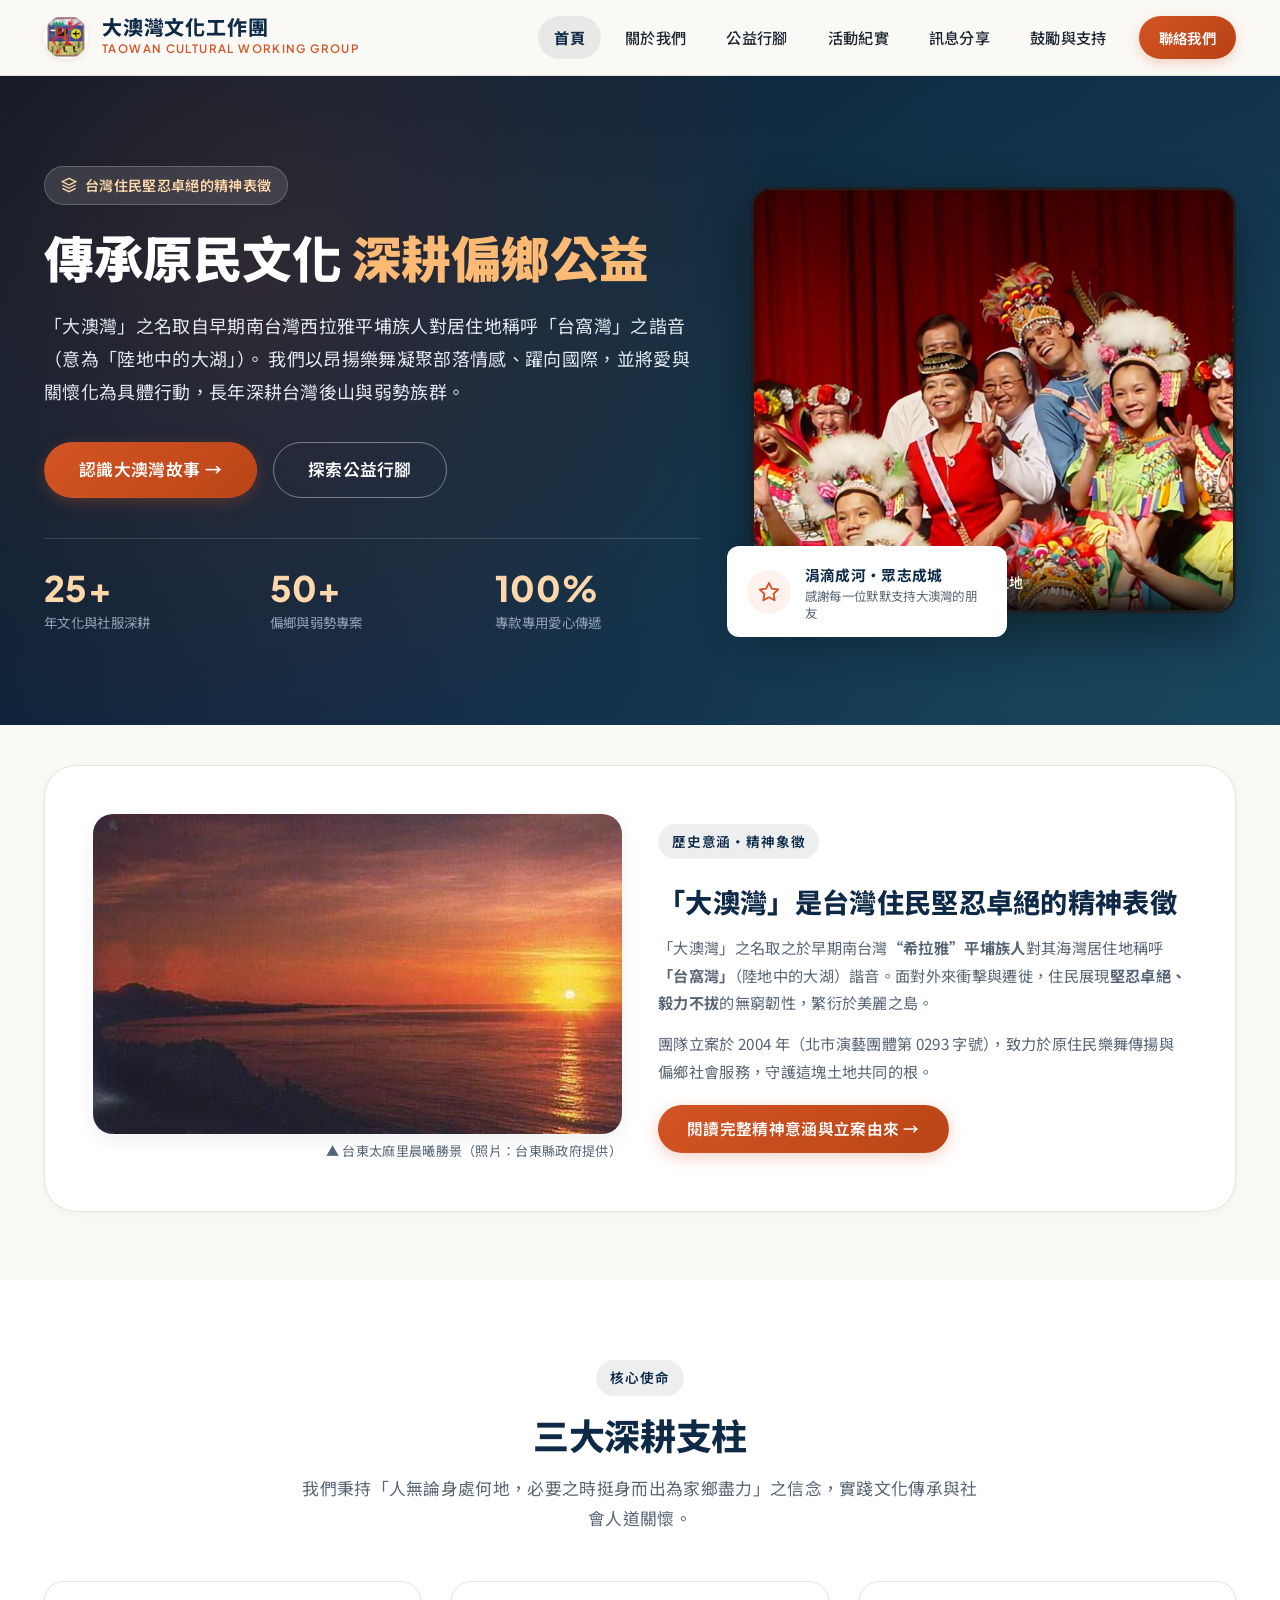
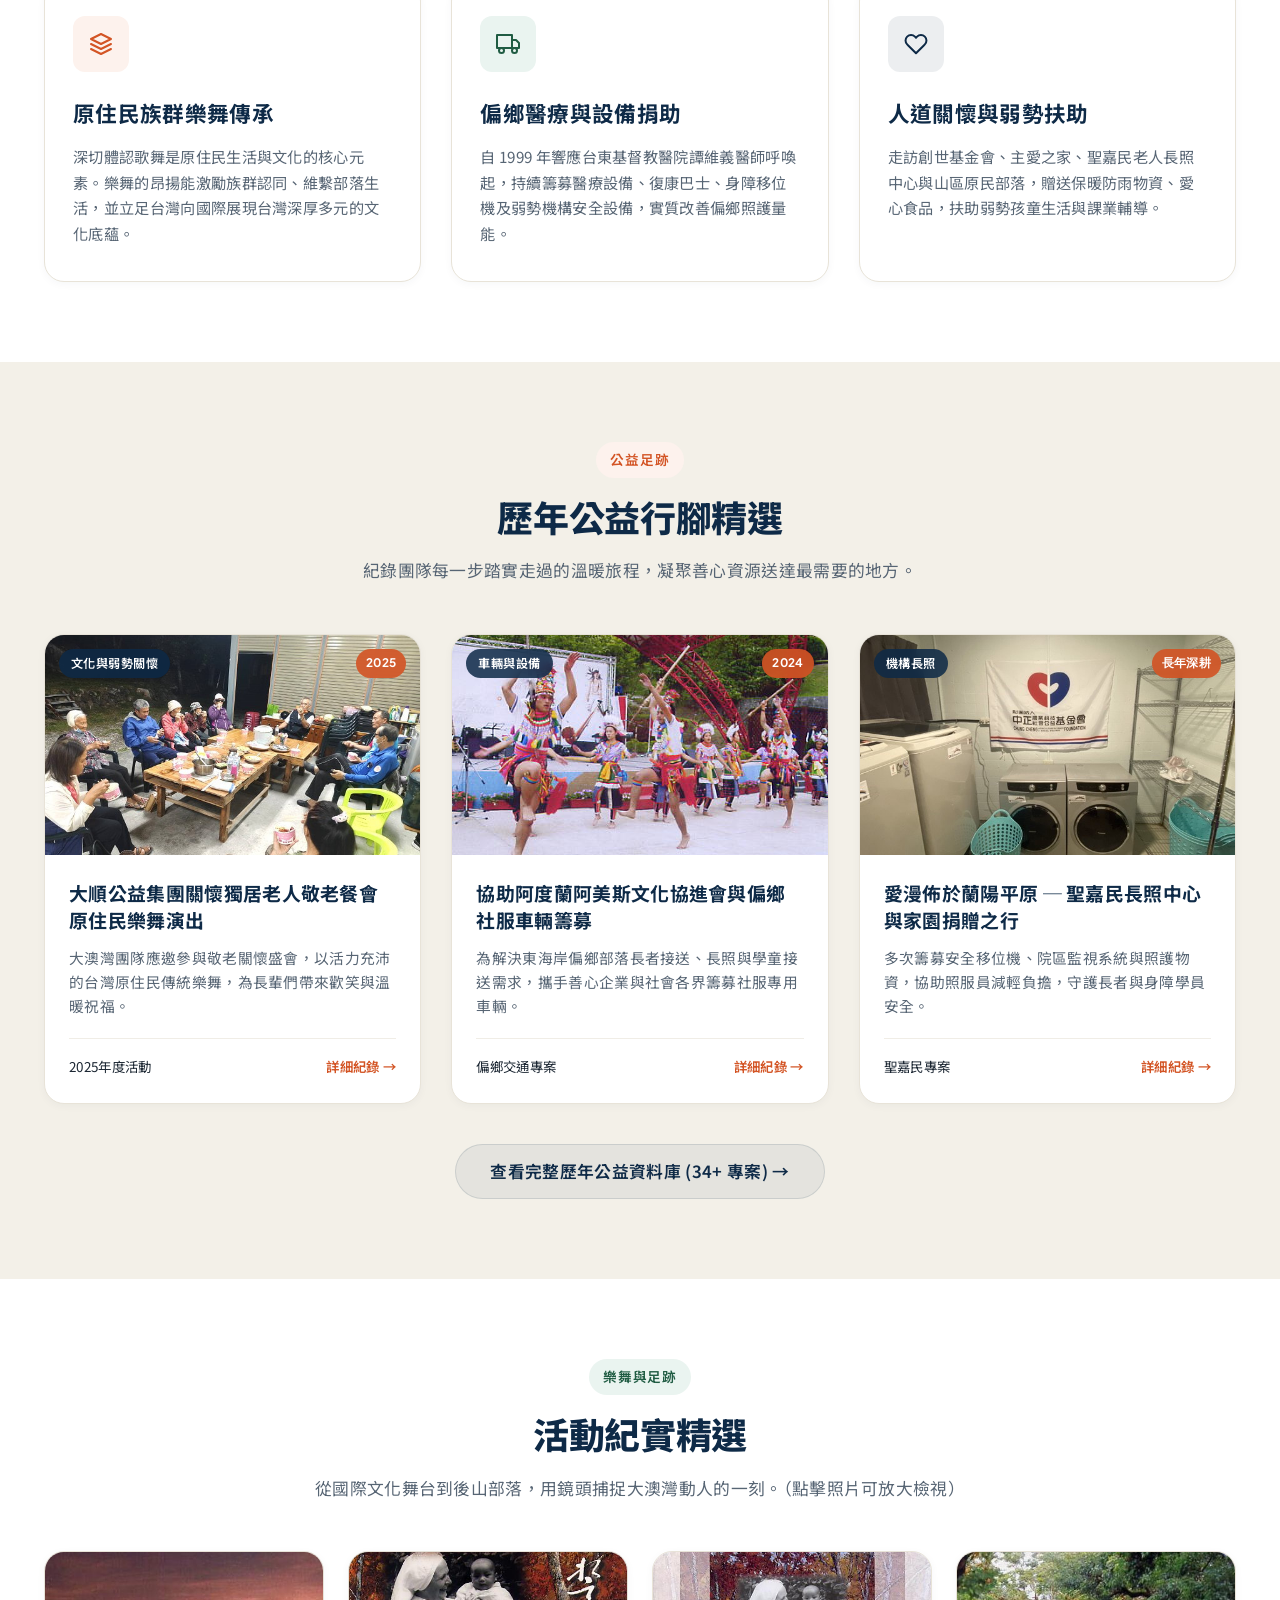
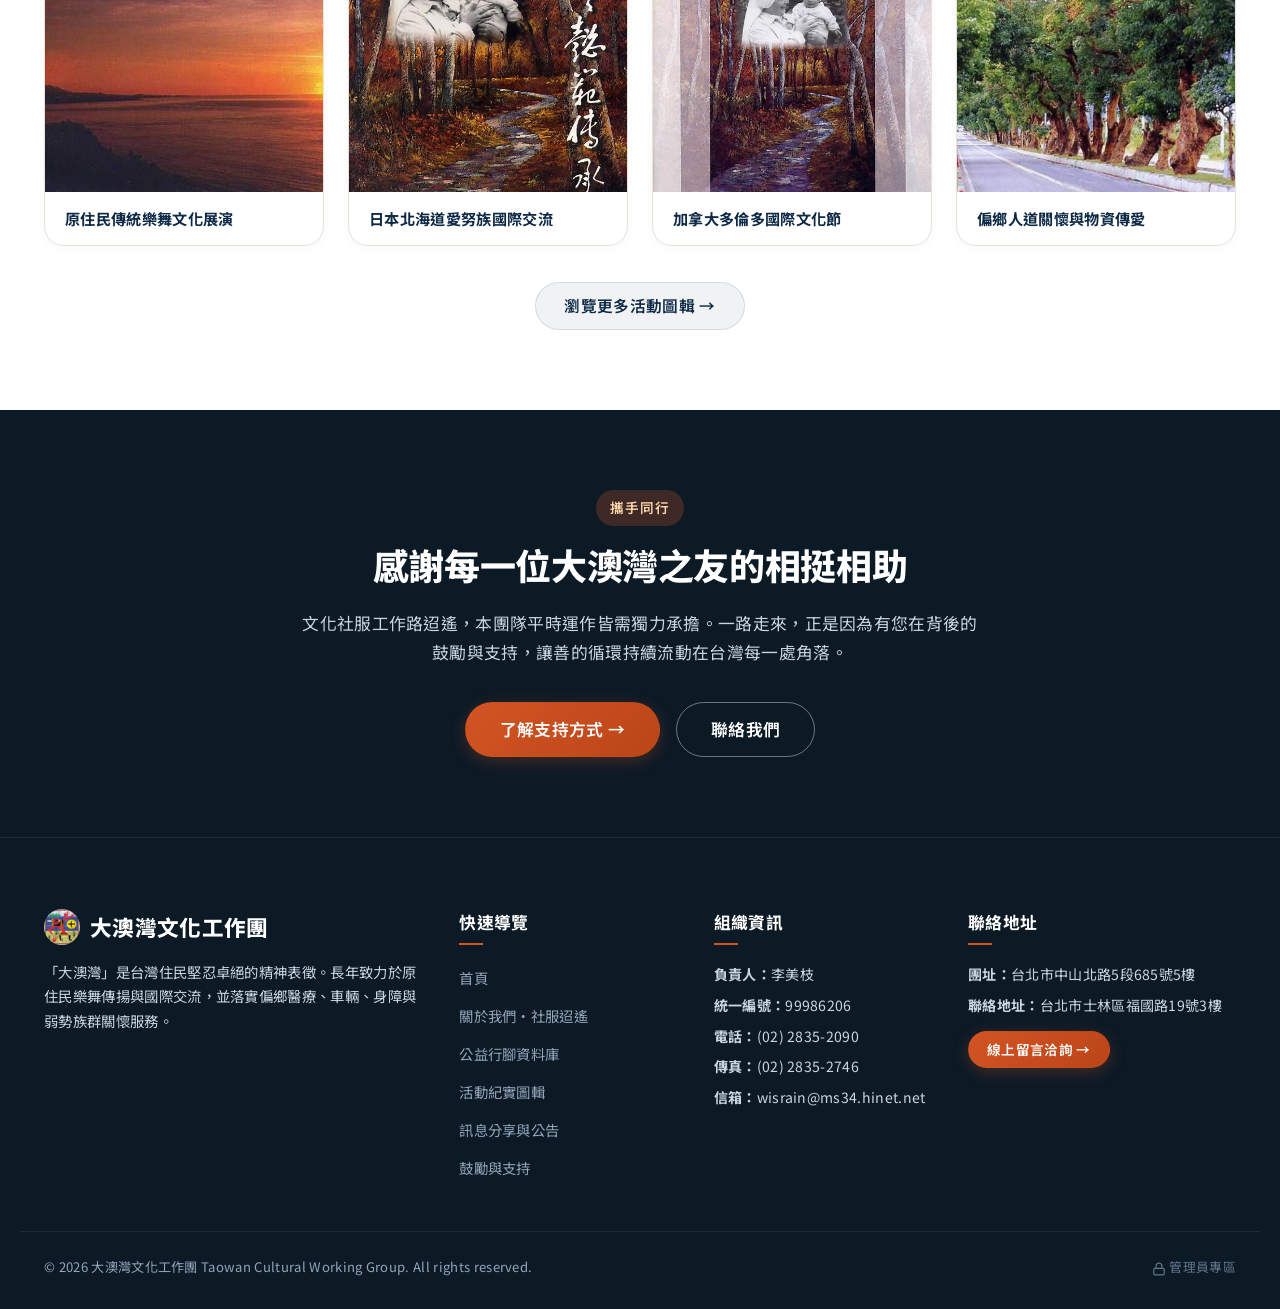
==== index.html @ 4ea743ce "feat: complete modern website for Taowan Cultural Working Group" ====
<!DOCTYPE html>
<html lang="zh-Hant-TW">
<head>
  <meta charset="UTF-8" />
  <meta name="viewport" content="width=device-width, initial-scale=1.0" />
  <title>大澳灣文化工作團 - 首頁 | 原住民文化傳承與偏鄉社會服務</title>
  <meta name="description" content="大澳灣文化工作團立足台灣，致力於原住民樂舞文化傳承、國際文化交流，並長年深耕偏鄉弱勢關懷、醫療設備與車輛捐贈等社會服務。" />
  
  <!-- Open Graph -->
  <meta property="og:site_name" content="大澳灣文化工作團" />
  <meta property="og:title" content="大澳灣文化工作團 - 傳承原民文化・深耕偏鄉公益" />
  <meta property="og:description" content="「大澳灣」是台灣住民堅忍卓絕的精神表徵。推展原住民族群樂舞，凝聚部落情感；長期投入偏鄉社服與人道關懷。" />
  <meta property="og:image" content="assets/images/154466823_1627707286.jpg" />
  <meta property="og:type" content="website" />

  <!-- Stylesheet -->
  <link rel="stylesheet" href="css/style.css" />
  <link rel="icon" type="image/png" href="assets/images/taowan_logo.png" />
</head>
<body>

  <!-- Site Navigation Header -->
  <header class="site-header">
    <div class="container header-inner">
      <a href="index.html" class="brand-logo" title="大澳灣文化工作團">
        <div class="logo-img-wrap">
          <img src="assets/images/taowan_logo.png" alt="大澳灣文化工作團 標誌" class="logo-img" />
        </div>
        <div class="brand-text-wrap">
          <span class="brand-title">大澳灣文化工作團</span>
          <span class="brand-subtitle">Taowan Cultural Working Group</span>
        </div>
      </a>

      <!-- Desktop Navigation -->
      <nav class="nav-menu" aria-label="主要導覽">
        <a href="index.html" class="nav-link active">首頁</a>
        <a href="about.html" class="nav-link">關於我們</a>
        <a href="charity.html" class="nav-link">公益行腳</a>
        <a href="activity.html" class="nav-link">活動紀實</a>
        <a href="message.html" class="nav-link">訊息分享</a>
        <a href="support.html" class="nav-link">鼓勵與支持</a>
        <a href="contact.html" class="nav-cta-btn">聯絡我們</a>
      </nav>

      <!-- Mobile Hamburger Button -->
      <button class="mobile-nav-toggle" aria-label="開啟選單" aria-expanded="false">
        <span></span>
        <span></span>
        <span></span>
      </button>
    </div>

    <!-- Mobile Drawer Menu -->
    <div class="mobile-nav-drawer" aria-label="行動版導覽">
      <a href="index.html" class="nav-link active">首頁 <span>&rarr;</span></a>
      <a href="about.html" class="nav-link">關於我們 <span>&rarr;</span></a>
      <a href="charity.html" class="nav-link">公益行腳 <span>&rarr;</span></a>
      <a href="activity.html" class="nav-link">活動紀實 <span>&rarr;</span></a>
      <a href="message.html" class="nav-link">訊息分享 <span>&rarr;</span></a>
      <a href="support.html" class="nav-link">鼓勵與支持 <span>&rarr;</span></a>
      <a href="contact.html" class="nav-cta-btn">聯絡我們</a>
    </div>
  </header>

  <!-- Hero Section -->
  <section class="hero-section">
    <div class="hero-backdrop-pattern"></div>
    <div class="container hero-grid">
      <div class="hero-content">
        <div class="hero-badge">
          <svg width="16" height="16" viewBox="0 0 24 24" fill="none" stroke="currentColor" stroke-width="2"><path d="M12 2L2 7l10 5 10-5-10-5zM2 17l10 5 10-5M2 12l10 5 10-5"/></svg>
          台灣住民堅忍卓絕的精神表徵
        </div>
        <h1 class="hero-title">傳承原民文化 <span>深耕偏鄉公益</span></h1>
        <p class="hero-desc">
          「大澳灣」之名取自早期南台灣西拉雅平埔族人對居住地稱呼「台窩灣」之諧音（意為「陸地中的大湖」）。
          我們以昂揚樂舞凝聚部落情感、躍向國際，並將愛與關懷化為具體行動，長年深耕台灣後山與弱勢族群。
        </p>
        <div class="hero-actions">
          <a href="about.html" class="btn btn-primary btn-lg">認識大澳灣故事 &rarr;</a>
          <a href="charity.html" class="btn btn-outline-white btn-lg">探索公益行腳</a>
        </div>

        <!-- Impact Stats -->
        <div class="hero-stats-row">
          <div class="stat-item">
            <span class="stat-num">25+</span>
            <span class="stat-label">年文化與社服深耕</span>
          </div>
          <div class="stat-item">
            <span class="stat-num">50+</span>
            <span class="stat-label">偏鄉與弱勢專案</span>
          </div>
          <div class="stat-item">
            <span class="stat-num">100%</span>
            <span class="stat-label">專款專用愛心傳遞</span>
          </div>
        </div>
      </div>

      <!-- Hero Visual Showcase -->
      <div class="hero-card-showcase">
        <div class="hero-main-img-card">
          <img src="assets/images/154466823_1627707286.jpg" alt="台東太麻里晨曦勝景" class="hero-main-img" />
          <div class="hero-img-caption">
            台東太麻里晨曦勝景 ─ 大澳灣立足之地
          </div>
        </div>
        <div class="hero-float-card">
          <div class="float-icon"><svg width="22" height="22" viewBox="0 0 24 24" fill="none" stroke="currentColor" stroke-width="2" stroke-linecap="round" stroke-linejoin="round"><polygon points="12 2 15.09 8.26 22 9.27 17 14.14 18.18 21.02 12 17.77 5.82 21.02 7 14.14 2 9.27 8.91 8.26 12 2"></polygon></svg></div>
          <div class="float-text">
            <h4>涓滴成河・眾志成城</h4>
            <p>感謝每一位默默支持大澳灣的朋友</p>
          </div>
        </div>
      </div>
    </div>
  </section>

  <!-- Spirit & Heritage Story Section -->
  <section class="section section-bg-page" style="padding-top: 40px; padding-bottom: 20px;">
    <div class="container">
      <div class="about-hero-box">
        <div class="grid-2" style="gap: 36px; align-items: center;">
          <div>
            <div style="border-radius: var(--radius-lg); overflow: hidden; box-shadow: var(--shadow-md);">
              <img src="assets/images/taimali_sunrise.jpg" alt="台東太麻里晨曦勝景" style="width: 100%; height: 320px; object-fit: cover; display: block;" />
            </div>
            <p style="font-size: 0.82rem; color: var(--text-muted); text-align: right; margin-top: 6px;">
              ▲ 台東太麻里晨曦勝景（照片：台東縣政府提供）
            </p>
          </div>
          <div>
            <span class="badge-tag tag-primary">歷史意涵・精神象徵</span>
            <h2 style="color: var(--color-primary); font-size: 1.7rem; font-weight: 800; margin: 10px 0 14px 0; line-height: 1.35;">
              「大澳灣」是台灣住民堅忍卓絕的精神表徵
            </h2>
            <p style="color: var(--text-muted); font-size: 0.95rem; line-height: 1.8; margin-bottom: 14px;">
              「大澳灣」之名取之於早期南台灣<strong>“希拉雅”平埔族人</strong>對其海灣居住地稱呼<strong>「台窩灣」</strong>（陸地中的大湖）諧音。面對外來衝擊與遷徙，住民展現<strong>堅忍卓絕、毅力不拔</strong>的無窮韌性，繁衍於美麗之島。
            </p>
            <p style="color: var(--text-muted); font-size: 0.95rem; line-height: 1.8; margin-bottom: 20px;">
              團隊立案於 2004 年（北市演藝團體第 0293 字號），致力於原住民樂舞傳揚與偏鄉社會服務，守護這塊土地共同的根。
            </p>
            <a href="about.html" class="btn btn-primary">閱讀完整精神意涵與立案由來 &rarr;</a>
          </div>
        </div>
      </div>
    </div>
  </section>

  <!-- Core Pillars Section -->
  <section class="section section-bg-surface">
    <div class="container">
      <div class="section-header">
        <span class="badge-tag tag-primary">核心使命</span>
        <h2 class="section-title">三大深耕支柱</h2>
        <p class="section-subtitle">我們秉持「人無論身處何地，必要之時挺身而出為家鄉盡力」之信念，實踐文化傳承與社會人道關懷。</p>
      </div>

      <div class="grid-3">
        <!-- Pillar 1 -->
        <div class="pillar-card">
          <div class="pillar-icon-wrap"><svg width="24" height="24" viewBox="0 0 24 24" fill="none" stroke="currentColor" stroke-width="2" stroke-linecap="round" stroke-linejoin="round"><path d="M12 2L2 7l10 5 10-5-10-5zM2 17l10 5 10-5M2 12l10 5 10-5"/></svg></div>
          <h3 class="pillar-title">原住民族群樂舞傳承</h3>
          <p class="pillar-desc">
            深切體認歌舞是原住民生活與文化的核心元素。樂舞的昂揚能激勵族群認同、維繫部落生活，並立足台灣向國際展現台灣深厚多元的文化底蘊。
          </p>
        </div>

        <!-- Pillar 2 -->
        <div class="pillar-card">
          <div class="pillar-icon-wrap"><svg width="24" height="24" viewBox="0 0 24 24" fill="none" stroke="currentColor" stroke-width="2" stroke-linecap="round" stroke-linejoin="round"><rect x="1" y="3" width="15" height="13"></rect><polygon points="16 8 20 8 23 11 23 16 16 16 16 8"></polygon><circle cx="5.5" cy="18.5" r="2.5"></circle><circle cx="18.5" cy="18.5" r="2.5"></circle></svg></div>
          <h3 class="pillar-title">偏鄉醫療與設備捐助</h3>
          <p class="pillar-desc">
            自 1999 年響應台東基督教醫院譚維義醫師呼喚起，持續籌募醫療設備、復康巴士、身障移位機及弱勢機構安全設備，實質改善偏鄉照護量能。
          </p>
        </div>

        <!-- Pillar 3 -->
        <div class="pillar-card">
          <div class="pillar-icon-wrap"><svg width="24" height="24" viewBox="0 0 24 24" fill="none" stroke="currentColor" stroke-width="2" stroke-linecap="round" stroke-linejoin="round"><path d="M20.84 4.61a5.5 5.5 0 0 0-7.78 0L12 5.67l-1.06-1.06a5.5 5.5 0 0 0-7.78 7.78l1.06 1.06L12 21.23l7.78-7.78 1.06-1.06a5.5 5.5 0 0 0 0-7.78z"></path></svg></div>
          <h3 class="pillar-title">人道關懷與弱勢扶助</h3>
          <p class="pillar-desc">
            走訪創世基金會、主愛之家、聖嘉民老人長照中心與山區原民部落，贈送保暖防雨物資、愛心食品，扶助弱勢孩童生活與課業輔導。
          </p>
        </div>
      </div>
    </div>
  </section>

  <!-- Featured Charity Highlights -->
  <section class="section section-bg-subtle">
    <div class="container">
      <div class="section-header">
        <span class="badge-tag">公益足跡</span>
        <h2 class="section-title">歷年公益行腳精選</h2>
        <p class="section-subtitle">紀錄團隊每一步踏實走過的溫暖旅程，凝聚善心資源送達最需要的地方。</p>
      </div>

      <div class="grid-3">
        <!-- Highlight Card 1 -->
        <article class="card-article">
          <div class="card-thumb-wrap">
            <img src="assets/images/2025082405355-2_1.jpg" alt="公益樂舞展演" class="card-thumb" />
            <span class="card-category-badge">文化與弱勢關懷</span>
            <span class="card-year-badge">2025</span>
          </div>
          <div class="card-body">
            <h3 class="card-title">大順公益集團關懷獨居老人敬老餐會原住民樂舞演出</h3>
            <p class="card-excerpt">
              大澳灣團隊應邀參與敬老關懷盛會，以活力充沛的台灣原住民傳統樂舞，為長輩們帶來歡笑與溫暖祝福。
            </p>
            <div class="card-footer">
              <span class="card-date">2025年度活動</span>
              <a href="message.html" class="card-read-more">詳細紀錄 &rarr;</a>
            </div>
          </div>
        </article>

        <!-- Highlight Card 2 -->
        <article class="card-article">
          <div class="card-thumb-wrap">
            <img src="assets/images/217240548a.jpg" alt="偏鄉服務車捐贈" class="card-thumb" />
            <span class="card-category-badge">車輛與設備</span>
            <span class="card-year-badge">2024</span>
          </div>
          <div class="card-body">
            <h3 class="card-title">協助阿度蘭阿美斯文化協進會與偏鄉社服車輛籌募</h3>
            <p class="card-excerpt">
              為解決東海岸偏鄉部落長者接送、長照與學童接送需求，攜手善心企業與社會各界籌募社服專用車輛。
            </p>
            <div class="card-footer">
              <span class="card-date">偏鄉交通專案</span>
              <a href="charity.html" class="card-read-more">詳細紀錄 &rarr;</a>
            </div>
          </div>
        </article>

        <!-- Highlight Card 3 -->
        <article class="card-article">
          <div class="card-thumb-wrap">
            <img src="assets/images/2110200448_orig.jpg" alt="蘭陽平原聖嘉民中心關懷" class="card-thumb" />
            <span class="card-category-badge">機構長照</span>
            <span class="card-year-badge">長年深耕</span>
          </div>
          <div class="card-body">
            <h3 class="card-title">愛漫佈於蘭陽平原 ─ 聖嘉民長照中心與家園捐贈之行</h3>
            <p class="card-excerpt">
              多次籌募安全移位機、院區監視系統與照護物資，協助照服員減輕負擔，守護長者與身障學員安全。
            </p>
            <div class="card-footer">
              <span class="card-date">聖嘉民專案</span>
              <a href="charity.html" class="card-read-more">詳細紀錄 &rarr;</a>
            </div>
          </div>
        </article>
      </div>

      <div style="text-align: center; margin-top: 40px;">
        <a href="charity.html" class="btn btn-secondary btn-lg">查看完整歷年公益資料庫 (34+ 專案) &rarr;</a>
      </div>
    </div>
  </section>

  <!-- Photo Gallery Showcase -->
  <section class="section section-bg-surface">
    <div class="container">
      <div class="section-header">
        <span class="badge-tag tag-forest">樂舞與足跡</span>
        <h2 class="section-title">活動紀實精選</h2>
        <p class="section-subtitle">從國際文化舞台到後山部落，用鏡頭捕捉大澳灣動人的一刻。（點擊照片可放大檢視）</p>
      </div>

      <div class="gallery-grid">
        <div class="gallery-card" data-lightbox data-lightbox-group="home-gallery" data-src="assets/images/217240545_1627120050.jpg" data-caption="台灣原住民樂舞展演 - 昂揚文化力">
          <div class="gallery-img-wrap">
            <img src="assets/images/217240545_1627120050.jpg" alt="台灣原住民樂舞展演" class="gallery-img" />
            <div class="gallery-overlay-badge">
              <div class="zoom-icon"><svg width="18" height="18" viewBox="0 0 24 24" fill="none" stroke="currentColor" stroke-width="2" stroke-linecap="round" stroke-linejoin="round" style="vertical-align: middle;"><circle cx="11" cy="11" r="8"></circle><line x1="21" y1="21" x2="16.65" y2="16.65"></line></svg></div>
            </div>
          </div>
          <div class="gallery-caption-box">
            <h4 class="gallery-caption-title">原住民傳統樂舞文化展演</h4>
          </div>
        </div>

        <div class="gallery-card" data-lightbox data-lightbox-group="home-gallery" data-src="assets/images/217170311a6_orig.jpg" data-caption="日本北海道白老愛努族國際原住民節文化交流">
          <div class="gallery-img-wrap">
            <img src="assets/images/217170311a6_orig.jpg" alt="日本北海道白老愛努族國際原住民節" class="gallery-img" />
            <div class="gallery-overlay-badge">
              <div class="zoom-icon"><svg width="18" height="18" viewBox="0 0 24 24" fill="none" stroke="currentColor" stroke-width="2" stroke-linecap="round" stroke-linejoin="round" style="vertical-align: middle;"><circle cx="11" cy="11" r="8"></circle><line x1="21" y1="21" x2="16.65" y2="16.65"></line></svg></div>
            </div>
          </div>
          <div class="gallery-caption-box">
            <h4 class="gallery-caption-title">日本北海道愛努族國際交流</h4>
          </div>
        </div>

        <div class="gallery-card" data-lightbox data-lightbox-group="home-gallery" data-src="assets/images/217170311a7_orig.jpg" data-caption="加拿大多倫多國際文化節台灣原住民樂舞策劃展演">
          <div class="gallery-img-wrap">
            <img src="assets/images/217170311a7_orig.jpg" alt="加拿大多倫多國際文化節" class="gallery-img" />
            <div class="gallery-overlay-badge">
              <div class="zoom-icon"><svg width="18" height="18" viewBox="0 0 24 24" fill="none" stroke="currentColor" stroke-width="2" stroke-linecap="round" stroke-linejoin="round" style="vertical-align: middle;"><circle cx="11" cy="11" r="8"></circle><line x1="21" y1="21" x2="16.65" y2="16.65"></line></svg></div>
            </div>
          </div>
          <div class="gallery-caption-box">
            <h4 class="gallery-caption-title">加拿大多倫多國際文化節</h4>
          </div>
        </div>

        <div class="gallery-card" data-lightbox data-lightbox-group="home-gallery" data-src="assets/images/27230123_orig.jpg" data-caption="偏鄉物資捐贈與社區人道服務行腳">
          <div class="gallery-img-wrap">
            <img src="assets/images/27230123_orig.jpg" alt="偏鄉物資捐贈行腳" class="gallery-img" />
            <div class="gallery-overlay-badge">
              <div class="zoom-icon"><svg width="18" height="18" viewBox="0 0 24 24" fill="none" stroke="currentColor" stroke-width="2" stroke-linecap="round" stroke-linejoin="round" style="vertical-align: middle;"><circle cx="11" cy="11" r="8"></circle><line x1="21" y1="21" x2="16.65" y2="16.65"></line></svg></div>
            </div>
          </div>
          <div class="gallery-caption-box">
            <h4 class="gallery-caption-title">偏鄉人道關懷與物資傳愛</h4>
          </div>
        </div>
      </div>

      <div style="text-align: center; margin-top: 36px;">
        <a href="activity.html" class="btn btn-secondary">瀏覽更多活動圖輯 &rarr;</a>
      </div>
    </div>
  </section>

  <!-- CTA Support Section -->
  <section class="section section-bg-dark" style="text-align: center;">
    <div class="container container-narrow">
      <span class="badge-tag" style="background: rgba(211,84,36,0.25); color: #fed7aa;">攜手同行</span>
      <h2 class="section-title" style="color: #ffffff; margin-bottom: 20px;">感謝每一位大澳灣之友的相挺相助</h2>
      <p class="section-subtitle" style="margin-bottom: 34px;">
        文化社服工作路迢遙，本團隊平時運作皆需獨力承擔。一路走來，正是因為有您在背後的鼓勵與支持，讓善的循環持續流動在台灣每一處角落。
      </p>
      <div style="display: flex; gap: 16px; justify-content: center; flex-wrap: wrap;">
        <a href="support.html" class="btn btn-primary btn-lg">了解支持方式 &rarr;</a>
        <a href="contact.html" class="btn btn-outline-white btn-lg">聯絡我們</a>
      </div>
    </div>
  </section>

  <!-- Site Footer -->
  <footer class="site-footer">
    <div class="container footer-grid">
      <div class="footer-brand">
        <div style="display: flex; align-items: center; gap: 10px; margin-bottom: 14px;">
          <img src="assets/images/taowan_logo.png" alt="Logo" style="width: 36px; height: 36px; border-radius: 50%; background: #fff;" />
          <span class="footer-brand-title" style="margin: 0;">大澳灣文化工作團</span>
        </div>
        <p class="footer-brand-desc">
          「大澳灣」是台灣住民堅忍卓絕的精神表徵。長年致力於原住民樂舞傳揚與國際交流，並落實偏鄉醫療、車輛、身障與弱勢族群關懷服務。
        </p>
      </div>

      <div>
        <h4 class="footer-heading">快速導覽</h4>
        <ul class="footer-links">
          <li><a href="index.html" class="footer-link">首頁</a></li>
          <li><a href="about.html" class="footer-link">關於我們・社服迢遙</a></li>
          <li><a href="charity.html" class="footer-link">公益行腳資料庫</a></li>
          <li><a href="activity.html" class="footer-link">活動紀實圖輯</a></li>
          <li><a href="message.html" class="footer-link">訊息分享與公告</a></li>
          <li><a href="support.html" class="footer-link">鼓勵與支持</a></li>
        </ul>
      </div>

      <div>
        <h4 class="footer-heading">組織資訊</h4>
        <p class="footer-contact-item"><strong>負責人：</strong>李美枝</p>
        <p class="footer-contact-item"><strong>統一編號：</strong>99986206</p>
        <p class="footer-contact-item"><strong>電話：</strong>(02) 2835-2090</p>
        <p class="footer-contact-item"><strong>傳真：</strong>(02) 2835-2746</p>
        <p class="footer-contact-item"><strong>信箱：</strong><a href="mailto:wisrain@ms34.hinet.net" style="color: #cbd5e1;">wisrain@ms34.hinet.net</a></p>
      </div>

      <div>
        <h4 class="footer-heading">聯絡地址</h4>
        <p class="footer-contact-item"><strong>團址：</strong>台北市中山北路5段685號5樓</p>
        <p class="footer-contact-item"><strong>聯絡地址：</strong>台北市士林區福國路19號3樓</p>
        <div style="margin-top: 14px;">
          <a href="contact.html" class="btn btn-sm btn-primary">線上留言洽詢 &rarr;</a>
        </div>
      </div>
    </div>

    <div class="container footer-bottom">
      <div>&copy; 2026 大澳灣文化工作團 Taowan Cultural Working Group. All rights reserved.</div>
      <div><a href="javascript:void(0)" id="footerAdminLink" style="color: #64748b; font-size: 0.8rem; text-decoration: none;"><svg width="14" height="14" viewBox="0 0 24 24" fill="none" stroke="currentColor" stroke-width="2" stroke-linecap="round" stroke-linejoin="round" style="vertical-align: middle;"><rect x="3" y="11" width="18" height="11" rx="2" ry="2"></rect><path d="M7 11V7a5 5 0 0 1 10 0v4"></path></svg> 管理員專區</a></div>
    </div>
  </footer>

  <!-- Scripts -->
  <script src="js/main.js"></script>
</body>
</html>
---- css/style.css ----
/* ==========================================================================
   大澳灣文化工作團 (Taowan Cultural Working Group)
   Modern Design System & Stylesheet
   ========================================================================== */

@import url('https://fonts.googleapis.com/css2?family=Noto+Sans+TC:wght@300;400;500;600;700;900&family=Plus+Jakarta+Sans:wght@500;600;700;800&display=swap');

:root {
  /* Brand Palette */
  --color-primary: #0e2a47;        /* Deep Ocean Navy */
  --color-primary-light: #1a416b;  /* Ocean Blue */
  --color-primary-dark: #071728;   /* Night Blue */
  --color-accent: #d35424;         /* Earth Terracotta / Sunset */
  --color-accent-light: #e67347;   /* Warm Ochre */
  --color-accent-soft: #fdf2ed;    /* Soft Coral tint */
  --color-forest: #205c43;         /* Mountain Jade / Forest */
  --color-forest-light: #2d7a5b;
  --color-forest-soft: #eaf4f0;
  --color-gold: #c69214;           /* Warm Sand Gold */
  
  /* Neutrals & Surfaces */
  --bg-page: #fbf9f5;              /* Warm Canvas Rice Paper */
  --bg-surface: #ffffff;           /* Clean Card White */
  --bg-subtle: #f3f0e8;            /* Soft Section Accent */
  --bg-dark: #0c1a26;              /* Dark Footer/Banner */
  --border-light: #e8e3d8;
  --border-subtle: #f0ede6;
  --border-focus: #d35424;

  /* Typography */
  --text-main: #1c2733;            /* Rich Slate Charcoal */
  --text-muted: #576574;           /* Secondary Text */
  --text-light: #8795a1;           /* Muted Caption */
  --text-inverse: #ffffff;
  --font-sans: 'Noto Sans TC', -apple-system, BlinkMacSystemFont, 'Segoe UI', Roboto, Helvetica, Arial, sans-serif;
  --font-heading: 'Noto Sans TC', 'Plus Jakarta Sans', sans-serif;
  --font-num: 'Plus Jakarta Sans', sans-serif;

  /* Elevations */
  --shadow-sm: 0 2px 8px rgba(14, 42, 71, 0.04);
  --shadow-md: 0 6px 20px rgba(14, 42, 71, 0.07);
  --shadow-lg: 0 14px 36px rgba(14, 42, 71, 0.11);
  --shadow-hover: 0 18px 40px rgba(211, 84, 36, 0.14), 0 8px 16px rgba(14, 42, 71, 0.08);

  /* Transitions */
  --transition-fast: 0.2s cubic-bezier(0.4, 0, 0.2, 1);
  --transition-normal: 0.3s cubic-bezier(0.4, 0, 0.2, 1);
  --transition-slow: 0.5s cubic-bezier(0.16, 1, 0.3, 1);

  /* Dimensions */
  --header-height: 76px;
  --container-max: 1240px;
  --radius-sm: 6px;
  --radius-md: 12px;
  --radius-lg: 20px;
  --radius-xl: 32px;
  --radius-pill: 9999px;
}

/* ==========================================================================
   Base & Reset
   ========================================================================== */
*, *::before, *::after {
  box-sizing: border-box;
  margin: 0;
  padding: 0;
}

html {
  scroll-behavior: smooth;
  font-size: 16px;
  -webkit-text-size-adjust: 100%;
}

body {
  font-family: var(--font-sans);
  background-color: var(--bg-page);
  color: var(--text-main);
  line-height: 1.75;
  letter-spacing: 0.02em;
  min-height: 100vh;
  display: flex;
  flex-direction: column;
  overflow-x: hidden;
}

img {
  max-width: 100%;
  height: auto;
  display: block;
}

a {
  color: inherit;
  text-decoration: none;
  transition: color var(--transition-fast);
}

button, input, textarea, select {
  font-family: inherit;
  font-size: inherit;
  color: inherit;
}

ul, ol {
  list-style: none;
}

/* ==========================================================================
   Layout Containers & Utilities
   ========================================================================== */
.container {
  width: 100%;
  max-width: var(--container-max);
  margin-left: auto;
  margin-right: auto;
  padding-left: 24px;
  padding-right: 24px;
}

.container-narrow {
  max-width: 920px;
}

.section {
  padding-top: 80px;
  padding-bottom: 80px;
}

@media (max-width: 768px) {
  .section {
    padding-top: 50px;
    padding-bottom: 50px;
  }
}

.section-bg-subtle {
  background-color: var(--bg-subtle);
}

.section-bg-surface {
  background-color: var(--bg-surface);
}

.section-bg-dark {
  background-color: var(--bg-dark);
  color: var(--text-inverse);
}

/* ==========================================================================
   Typography & Badges
   ========================================================================== */
.section-header {
  text-align: center;
  margin-bottom: 48px;
}

.section-header.text-left {
  text-align: left;
}

.badge-tag {
  display: inline-flex;
  align-items: center;
  gap: 6px;
  padding: 6px 14px;
  border-radius: var(--radius-pill);
  font-size: 0.85rem;
  font-weight: 600;
  letter-spacing: 0.06em;
  text-transform: uppercase;
  background-color: var(--color-accent-soft);
  color: var(--color-accent);
  margin-bottom: 14px;
}

.badge-tag.tag-primary {
  background-color: rgba(14, 42, 71, 0.08);
  color: var(--color-primary);
}

.badge-tag.tag-forest {
  background-color: var(--color-forest-soft);
  color: var(--color-forest);
}

.section-title {
  font-size: 2.25rem;
  font-weight: 800;
  color: var(--color-primary);
  line-height: 1.35;
  margin-bottom: 16px;
  letter-spacing: -0.01em;
}

.section-bg-dark .section-title {
  color: #ffffff;
}

.section-subtitle {
  font-size: 1.05rem;
  color: var(--text-muted);
  max-width: 680px;
  margin-left: auto;
  margin-right: auto;
}

.section-header.text-left .section-subtitle {
  margin-left: 0;
}

.section-bg-dark .section-subtitle {
  color: #cbd5e1;
}

@media (max-width: 768px) {
  .section-title {
    font-size: 1.75rem;
  }
  .section-subtitle {
    font-size: 0.95rem;
  }
}

/* ==========================================================================
   Header & Navigation
   ========================================================================== */
.site-header {
  position: sticky;
  top: 0;
  left: 0;
  width: 100%;
  height: var(--header-height);
  background: rgba(251, 249, 245, 0.92);
  backdrop-filter: blur(14px);
  -webkit-backdrop-filter: blur(14px);
  border-bottom: 1px solid var(--border-light);
  z-index: 1000;
  transition: all var(--transition-fast);
}

.site-header.scrolled {
  background: rgba(255, 255, 255, 0.96);
  box-shadow: var(--shadow-sm);
}

.header-inner {
  display: flex;
  align-items: center;
  justify-content: space-between;
  height: 100%;
}

.brand-logo {
  display: flex;
  align-items: center;
  gap: 14px;
}

.logo-img-wrap {
  width: 44px;
  height: 44px;
  border-radius: 50%;
  background: #ffffff;
  padding: 2px;
  box-shadow: 0 2px 6px rgba(0, 0, 0, 0.08);
  display: flex;
  align-items: center;
  justify-content: center;
  overflow: hidden;
}

.logo-img {
  width: 100%;
  height: 100%;
  object-fit: contain;
}

.brand-text-wrap {
  display: flex;
  flex-direction: column;
}

.brand-title {
  font-size: 1.25rem;
  font-weight: 800;
  color: var(--color-primary);
  letter-spacing: 0.04em;
  line-height: 1.2;
}

.brand-subtitle {
  font-size: 0.72rem;
  font-weight: 600;
  color: var(--color-accent);
  letter-spacing: 0.12em;
  text-transform: uppercase;
  font-family: var(--font-num);
}

/* Nav Menu */
.nav-menu {
  display: flex;
  align-items: center;
  gap: 8px;
}

.nav-link {
  padding: 8px 16px;
  border-radius: var(--radius-pill);
  font-size: 0.95rem;
  font-weight: 500;
  color: var(--text-main);
  transition: all var(--transition-fast);
  position: relative;
}

.nav-link:hover {
  color: var(--color-accent);
  background-color: rgba(211, 84, 36, 0.06);
}

.nav-link.active {
  color: var(--color-primary);
  font-weight: 700;
  background-color: rgba(14, 42, 71, 0.08);
}

.nav-cta-btn {
  margin-left: 8px;
  padding: 9px 20px;
  background: linear-gradient(135deg, var(--color-accent) 0%, #b84114 100%);
  color: #ffffff !important;
  font-weight: 600;
  font-size: 0.9rem;
  border-radius: var(--radius-pill);
  box-shadow: 0 4px 12px rgba(211, 84, 36, 0.25);
  transition: all var(--transition-fast);
}

.nav-cta-btn:hover {
  transform: translateY(-1px);
  box-shadow: 0 6px 16px rgba(211, 84, 36, 0.35);
}

/* Mobile Toggle */
.mobile-nav-toggle {
  display: none;
  flex-direction: column;
  justify-content: center;
  align-items: center;
  width: 42px;
  height: 42px;
  background: transparent;
  border: 1px solid var(--border-light);
  border-radius: var(--radius-md);
  cursor: pointer;
  gap: 5px;
  padding: 0;
  transition: background var(--transition-fast);
}

.mobile-nav-toggle span {
  width: 22px;
  height: 2px;
  background-color: var(--color-primary);
  border-radius: 2px;
  transition: all var(--transition-fast);
}

.mobile-nav-toggle.open span:nth-child(1) {
  transform: translateY(7px) rotate(45deg);
}

.mobile-nav-toggle.open span:nth-child(2) {
  opacity: 0;
}

.mobile-nav-toggle.open span:nth-child(3) {
  transform: translateY(-7px) rotate(-45deg);
}

/* Mobile Drawer */
.mobile-nav-drawer {
  display: none;
  position: fixed;
  top: var(--header-height);
  left: 0;
  width: 100%;
  height: calc(100vh - var(--header-height));
  background: rgba(251, 249, 245, 0.98);
  backdrop-filter: blur(20px);
  -webkit-backdrop-filter: blur(20px);
  padding: 30px 24px;
  flex-direction: column;
  gap: 12px;
  z-index: 999;
  transform: translateX(100%);
  transition: transform var(--transition-normal);
  overflow-y: auto;
}

.mobile-nav-drawer.open {
  transform: translateX(0);
}

.mobile-nav-drawer .nav-link {
  font-size: 1.15rem;
  padding: 14px 18px;
  border-radius: var(--radius-md);
  border-bottom: 1px solid var(--border-subtle);
  display: flex;
  justify-content: space-between;
  align-items: center;
}

.mobile-nav-drawer .nav-cta-btn {
  margin-top: 16px;
  text-align: center;
  padding: 14px 20px;
  font-size: 1.05rem;
}

@media (max-width: 992px) {
  .nav-menu {
    display: none;
  }
  .mobile-nav-toggle {
    display: flex;
  }
  .mobile-nav-drawer {
    display: flex;
  }
}

/* ==========================================================================
   Buttons & UI Elements
   ========================================================================== */
.btn {
  display: inline-flex;
  align-items: center;
  justify-content: center;
  gap: 8px;
  padding: 12px 28px;
  font-size: 0.98rem;
  font-weight: 600;
  border-radius: var(--radius-pill);
  border: 1px solid transparent;
  cursor: pointer;
  transition: all var(--transition-fast);
  text-align: center;
  line-height: 1.4;
}

.btn-primary {
  background: linear-gradient(135deg, var(--color-accent) 0%, #ba4517 100%);
  color: #ffffff;
  box-shadow: 0 4px 16px rgba(211, 84, 36, 0.28);
}

.btn-primary:hover {
  background: linear-gradient(135deg, #df5e2e 0%, #a83a0f 100%);
  transform: translateY(-2px);
  box-shadow: 0 8px 22px rgba(211, 84, 36, 0.36);
  color: #ffffff;
}

.btn-secondary {
  background: rgba(14, 42, 71, 0.06);
  color: var(--color-primary);
  border-color: rgba(14, 42, 71, 0.12);
}

.btn-secondary:hover {
  background: var(--color-primary);
  color: #ffffff;
  transform: translateY(-2px);
  box-shadow: 0 6px 18px rgba(14, 42, 71, 0.2);
}

.btn-outline-white {
  background: transparent;
  color: #ffffff;
  border: 1.5px solid rgba(255, 255, 255, 0.4);
}

.btn-outline-white:hover {
  background: rgba(255, 255, 255, 0.15);
  border-color: #ffffff;
  color: #ffffff;
  transform: translateY(-2px);
}

.btn-forest {
  background: var(--color-forest);
  color: #ffffff;
}

.btn-forest:hover {
  background: var(--color-forest-light);
  color: #ffffff;
  transform: translateY(-2px);
}

.btn-sm {
  padding: 8px 18px;
  font-size: 0.85rem;
}

.btn-lg {
  padding: 15px 34px;
  font-size: 1.05rem;
}

/* ==========================================================================
   Hero Section
   ========================================================================== */
.hero-section {
  position: relative;
  min-height: 580px;
  background: linear-gradient(135deg, #071728 0%, #102d4a 60%, #184164 100%);
  color: #ffffff;
  display: flex;
  align-items: center;
  padding: 90px 0;
  overflow: hidden;
}

.hero-backdrop-pattern {
  position: absolute;
  inset: 0;
  background-image: 
    radial-gradient(circle at 20% 30%, rgba(211, 84, 36, 0.18) 0%, transparent 50%),
    radial-gradient(circle at 80% 70%, rgba(32, 92, 67, 0.25) 0%, transparent 60%);
  pointer-events: none;
}

.hero-grid {
  display: grid;
  grid-template-columns: 1.15fr 0.85fr;
  gap: 50px;
  align-items: center;
  position: relative;
  z-index: 2;
}

.hero-badge {
  display: inline-flex;
  align-items: center;
  gap: 8px;
  padding: 6px 16px;
  background: rgba(255, 255, 255, 0.12);
  backdrop-filter: blur(8px);
  border: 1px solid rgba(255, 255, 255, 0.2);
  border-radius: var(--radius-pill);
  font-size: 0.88rem;
  color: #fed7aa;
  margin-bottom: 20px;
  font-weight: 600;
}

.hero-title {
  font-size: 3.1rem;
  font-weight: 900;
  line-height: 1.25;
  letter-spacing: -0.01em;
  margin-bottom: 22px;
  color: #ffffff;
}

.hero-title span {
  color: #fdba74;
}

.hero-desc {
  font-size: 1.12rem;
  line-height: 1.85;
  color: #e2e8f0;
  margin-bottom: 34px;
}

.hero-actions {
  display: flex;
  gap: 16px;
  flex-wrap: wrap;
  margin-bottom: 40px;
}

.hero-stats-row {
  display: grid;
  grid-template-columns: repeat(3, 1fr);
  gap: 20px;
  padding-top: 30px;
  border-top: 1px solid rgba(255, 255, 255, 0.15);
}

.stat-item {
  display: flex;
  flex-direction: column;
}

.stat-num {
  font-family: var(--font-num);
  font-size: 2.2rem;
  font-weight: 800;
  color: #fed7aa;
  line-height: 1.1;
}

.stat-label {
  font-size: 0.84rem;
  color: #94a3b8;
  margin-top: 4px;
}

.hero-card-showcase {
  position: relative;
}

.hero-main-img-card {
  position: relative;
  border-radius: var(--radius-lg);
  overflow: hidden;
  box-shadow: 0 20px 50px rgba(0, 0, 0, 0.4);
  border: 3px solid rgba(255, 255, 255, 0.12);
  background: #000;
}

.hero-main-img {
  width: 100%;
  height: 420px;
  object-fit: cover;
  transition: transform var(--transition-slow);
}

.hero-main-img-card:hover .hero-main-img {
  transform: scale(1.04);
}

.hero-img-caption {
  position: absolute;
  bottom: 0;
  left: 0;
  right: 0;
  padding: 16px 20px;
  background: linear-gradient(to top, rgba(0,0,0,0.85) 0%, transparent 100%);
  color: #ffffff;
  font-size: 0.88rem;
  font-weight: 500;
}

.hero-float-card {
  position: absolute;
  bottom: -24px;
  left: -24px;
  background: #ffffff;
  color: var(--text-main);
  padding: 16px 20px;
  border-radius: var(--radius-md);
  box-shadow: var(--shadow-lg);
  display: flex;
  align-items: center;
  gap: 14px;
  max-width: 280px;
  animation: float 4s ease-in-out infinite alternate;
}

@keyframes float {
  0% { transform: translateY(0); }
  100% { transform: translateY(-8px); }
}

.float-icon {
  width: 44px;
  height: 44px;
  border-radius: 50%;
  background: var(--color-accent-soft);
  color: var(--color-accent);
  display: flex;
  align-items: center;
  justify-content: center;
  font-size: 1.3rem;
  flex-shrink: 0;
}

.float-text h4 {
  font-size: 0.92rem;
  font-weight: 700;
  color: var(--color-primary);
}

.float-text p {
  font-size: 0.78rem;
  color: var(--text-muted);
  line-height: 1.35;
}

@media (max-width: 992px) {
  .hero-grid {
    grid-template-columns: 1fr;
    gap: 40px;
  }
  .hero-title {
    font-size: 2.35rem;
  }
  .hero-main-img {
    height: 320px;
  }
  .hero-float-card {
    left: 10px;
    bottom: -15px;
  }
}

/* ==========================================================================
   Cards, Grids & Features
   ========================================================================== */
.grid-3 {
  display: grid;
  grid-template-columns: repeat(3, 1fr);
  gap: 30px;
}

.grid-2 {
  display: grid;
  grid-template-columns: repeat(2, 1fr);
  gap: 30px;
}

.grid-4 {
  display: grid;
  grid-template-columns: repeat(4, 1fr);
  gap: 24px;
}

@media (max-width: 992px) {
  .grid-3, .grid-4 {
    grid-template-columns: repeat(2, 1fr);
  }
}

@media (max-width: 640px) {
  .grid-2, .grid-3, .grid-4 {
    grid-template-columns: 1fr;
  }
}

/* Feature Pillar Card */
.pillar-card {
  background: var(--bg-surface);
  border-radius: var(--radius-lg);
  padding: 34px 28px;
  border: 1px solid var(--border-light);
  box-shadow: var(--shadow-sm);
  transition: all var(--transition-normal);
  display: flex;
  flex-direction: column;
  position: relative;
  overflow: hidden;
}

.pillar-card::before {
  content: '';
  position: absolute;
  top: 0;
  left: 0;
  right: 0;
  height: 4px;
  background: linear-gradient(90deg, var(--color-primary) 0%, var(--color-accent) 100%);
  opacity: 0;
  transition: opacity var(--transition-fast);
}

.pillar-card:hover {
  transform: translateY(-6px);
  box-shadow: var(--shadow-hover);
  border-color: transparent;
}

.pillar-card:hover::before {
  opacity: 1;
}

.pillar-icon-wrap {
  width: 56px;
  height: 56px;
  border-radius: var(--radius-md);
  background: var(--color-accent-soft);
  color: var(--color-accent);
  display: flex;
  align-items: center;
  justify-content: center;
  font-size: 1.6rem;
  margin-bottom: 22px;
}

.pillar-card:nth-child(2) .pillar-icon-wrap {
  background: var(--color-forest-soft);
  color: var(--color-forest);
}

.pillar-card:nth-child(3) .pillar-icon-wrap {
  background: rgba(14, 42, 71, 0.08);
  color: var(--color-primary);
}

.pillar-title {
  font-size: 1.35rem;
  font-weight: 700;
  color: var(--color-primary);
  margin-bottom: 12px;
}

.pillar-desc {
  font-size: 0.95rem;
  color: var(--text-muted);
  line-height: 1.7;
}

/* ==========================================================================
   Article & Charity Cards
   ========================================================================== */
.card-article {
  background: var(--bg-surface);
  border-radius: var(--radius-lg);
  overflow: hidden;
  border: 1px solid var(--border-light);
  box-shadow: var(--shadow-sm);
  transition: all var(--transition-normal);
  display: flex;
  flex-direction: column;
}

.card-article:hover {
  transform: translateY(-6px);
  box-shadow: var(--shadow-hover);
  border-color: rgba(211, 84, 36, 0.3);
}

.card-thumb-wrap {
  position: relative;
  height: 220px;
  overflow: hidden;
  background-color: #1e293b;
}

.card-thumb {
  width: 100%;
  height: 100%;
  object-fit: cover;
  transition: transform var(--transition-slow);
}

.card-article:hover .card-thumb {
  transform: scale(1.06);
}

.card-category-badge {
  position: absolute;
  top: 14px;
  left: 14px;
  padding: 4px 12px;
  background: rgba(14, 42, 71, 0.85);
  backdrop-filter: blur(6px);
  color: #ffffff;
  border-radius: var(--radius-pill);
  font-size: 0.76rem;
  font-weight: 600;
  letter-spacing: 0.04em;
}

.card-year-badge {
  position: absolute;
  top: 14px;
  right: 14px;
  padding: 4px 10px;
  background: rgba(211, 84, 36, 0.9);
  backdrop-filter: blur(6px);
  color: #ffffff;
  border-radius: var(--radius-pill);
  font-size: 0.74rem;
  font-weight: 700;
  font-family: var(--font-num);
}

.card-body {
  padding: 24px;
  display: flex;
  flex-direction: column;
  flex-grow: 1;
}

.card-title {
  font-size: 1.18rem;
  font-weight: 700;
  color: var(--color-primary);
  line-height: 1.45;
  margin-bottom: 12px;
  display: -webkit-box;
  -webkit-line-clamp: 2;
  -webkit-box-orient: vertical;
  overflow: hidden;
}

.card-excerpt {
  font-size: 0.92rem;
  color: var(--text-muted);
  line-height: 1.65;
  margin-bottom: 20px;
  display: -webkit-box;
  -webkit-line-clamp: 3;
  -webkit-box-orient: vertical;
  overflow: hidden;
  flex-grow: 1;
}

.card-footer {
  display: flex;
  align-items: center;
  justify-content: space-between;
  padding-top: 16px;
  border-top: 1px solid var(--border-subtle);
  font-size: 0.84rem;
}

.card-read-more {
  color: var(--color-accent);
  font-weight: 600;
  display: inline-flex;
  align-items: center;
  gap: 4px;
  transition: gap var(--transition-fast);
  cursor: pointer;
}

.card-article:hover .card-read-more {
  gap: 8px;
}

/* ==========================================================================
   Filter & Search Toolbar
   ========================================================================== */
.filter-toolbar {
  background: var(--bg-surface);
  border: 1px solid var(--border-light);
  border-radius: var(--radius-lg);
  padding: 20px 24px;
  box-shadow: var(--shadow-sm);
  margin-bottom: 36px;
  display: flex;
  flex-direction: column;
  gap: 16px;
}

.filter-row {
  display: flex;
  align-items: center;
  justify-content: space-between;
  gap: 16px;
  flex-wrap: wrap;
}

.filter-pills {
  display: flex;
  gap: 8px;
  flex-wrap: wrap;
  align-items: center;
}

.filter-pill-label {
  font-size: 0.86rem;
  font-weight: 600;
  color: var(--text-muted);
  margin-right: 6px;
}

.filter-pill {
  padding: 6px 14px;
  border-radius: var(--radius-pill);
  font-size: 0.85rem;
  font-weight: 500;
  background: var(--bg-subtle);
  color: var(--text-main);
  border: 1px solid transparent;
  cursor: pointer;
  transition: all var(--transition-fast);
}

.filter-pill:hover {
  background: rgba(211, 84, 36, 0.08);
  color: var(--color-accent);
}

.filter-pill.active {
  background: var(--color-primary);
  color: #ffffff;
  font-weight: 600;
}

.search-box-wrap {
  position: relative;
  min-width: 260px;
}

.search-input {
  width: 100%;
  padding: 8px 16px 8px 38px;
  border-radius: var(--radius-pill);
  border: 1px solid var(--border-light);
  background: var(--bg-page);
  font-size: 0.88rem;
  outline: none;
  transition: all var(--transition-fast);
}

.search-input:focus {
  border-color: var(--color-accent);
  background: #ffffff;
  box-shadow: 0 0 0 3px rgba(211, 84, 36, 0.15);
}

.search-icon {
  position: absolute;
  left: 14px;
  top: 50%;
  transform: translateY(-50%);
  color: var(--text-light);
  font-size: 0.9rem;
  pointer-events: none;
}

/* ==========================================================================
   Story / About Details & Tabs
   ========================================================================== */
.about-hero-box {
  background: var(--bg-surface);
  border-radius: var(--radius-xl);
  padding: 48px;
  border: 1px solid var(--border-light);
  box-shadow: var(--shadow-sm);
  margin-bottom: 48px;
}

.tabs-nav {
  display: flex;
  gap: 12px;
  border-bottom: 2px solid var(--border-light);
  margin-bottom: 36px;
  overflow-x: auto;
}

.tab-btn {
  padding: 12px 24px;
  font-size: 1.05rem;
  font-weight: 600;
  color: var(--text-muted);
  border: none;
  background: none;
  cursor: pointer;
  position: relative;
  transition: all var(--transition-fast);
  white-space: nowrap;
}

.tab-btn:hover {
  color: var(--color-accent);
}

.tab-btn.active {
  color: var(--color-primary);
  font-weight: 700;
}

.tab-btn.active::after {
  content: '';
  position: absolute;
  bottom: -2px;
  left: 0;
  right: 0;
  height: 3px;
  background: var(--color-accent);
  border-radius: 3px 3px 0 0;
}

.tab-content {
  display: none;
}

.tab-content.active {
  display: block;
  animation: fadeIn 0.3s ease;
}

@keyframes fadeIn {
  from { opacity: 0; transform: translateY(6px); }
  to { opacity: 1; transform: translateY(0); }
}

.prose-block {
  font-size: 1.05rem;
  line-height: 1.95;
  color: var(--text-main);
}

.prose-block p {
  margin-bottom: 20px;
}

.prose-block strong {
  color: var(--color-primary);
  font-weight: 700;
}

.prose-quote {
  border-left: 4px solid var(--color-accent);
  padding: 16px 24px;
  background: var(--color-accent-soft);
  border-radius: 0 var(--radius-md) var(--radius-md) 0;
  font-size: 1.08rem;
  font-weight: 500;
  color: var(--color-primary);
  margin: 28px 0;
}

/* Timeline & Milestones */
.timeline-list {
  position: relative;
  padding-left: 32px;
  margin: 32px 0;
}

.timeline-list::before {
  content: '';
  position: absolute;
  left: 10px;
  top: 8px;
  bottom: 8px;
  width: 2px;
  background: var(--border-light);
}

.timeline-item {
  position: relative;
  margin-bottom: 32px;
}

.timeline-item::before {
  content: '';
  position: absolute;
  left: -28px;
  top: 6px;
  width: 14px;
  height: 14px;
  border-radius: 50%;
  background: var(--color-accent);
  border: 3px solid #ffffff;
  box-shadow: 0 0 0 2px var(--color-accent);
}

.timeline-year {
  font-family: var(--font-num);
  font-weight: 800;
  font-size: 1.15rem;
  color: var(--color-accent);
  margin-bottom: 4px;
}

.timeline-title {
  font-size: 1.15rem;
  font-weight: 700;
  color: var(--color-primary);
  margin-bottom: 8px;
}

.timeline-desc {
  font-size: 0.95rem;
  color: var(--text-muted);
  line-height: 1.7;
}

/* ==========================================================================
   Activity Gallery & Lightbox
   ========================================================================== */
.gallery-grid {
  display: grid;
  grid-template-columns: repeat(auto-fill, minmax(280px, 1fr));
  gap: 24px;
}

.gallery-card {
  position: relative;
  border-radius: var(--radius-lg);
  overflow: hidden;
  background: var(--bg-surface);
  border: 1px solid var(--border-light);
  box-shadow: var(--shadow-sm);
  cursor: pointer;
  transition: all var(--transition-normal);
}

.gallery-card:hover {
  transform: translateY(-6px);
  box-shadow: var(--shadow-hover);
}

.gallery-img-wrap {
  height: 240px;
  overflow: hidden;
  position: relative;
}

.gallery-img {
  width: 100%;
  height: 100%;
  object-fit: cover;
  transition: transform var(--transition-slow);
}

.gallery-card:hover .gallery-img {
  transform: scale(1.08);
}

.gallery-overlay-badge {
  position: absolute;
  inset: 0;
  background: rgba(14, 42, 71, 0.4);
  opacity: 0;
  transition: opacity var(--transition-fast);
  display: flex;
  align-items: center;
  justify-content: center;
}

.gallery-card:hover .gallery-overlay-badge {
  opacity: 1;
}

.zoom-icon {
  width: 48px;
  height: 48px;
  border-radius: 50%;
  background: #ffffff;
  color: var(--color-primary);
  display: flex;
  align-items: center;
  justify-content: center;
  font-size: 1.3rem;
  box-shadow: var(--shadow-md);
}

.gallery-caption-box {
  padding: 16px 20px;
}

.gallery-caption-title {
  font-size: 0.95rem;
  font-weight: 700;
  color: var(--color-primary);
  line-height: 1.4;
}

/* Lightbox Modal */
.lightbox-modal {
  position: fixed;
  inset: 0;
  background: rgba(7, 23, 40, 0.92);
  backdrop-filter: blur(12px);
  z-index: 2000;
  display: none;
  align-items: center;
  justify-content: center;
  padding: 24px;
  opacity: 0;
  transition: opacity var(--transition-fast);
}

.lightbox-modal.open {
  display: flex;
  opacity: 1;
}

.lightbox-content {
  position: relative;
  max-width: 960px;
  width: 100%;
  max-height: 90vh;
  display: flex;
  flex-direction: column;
  align-items: center;
}

.lightbox-img {
  max-width: 100%;
  max-height: 75vh;
  object-fit: contain;
  border-radius: var(--radius-md);
  box-shadow: 0 20px 60px rgba(0,0,0,0.6);
}

.lightbox-caption {
  margin-top: 16px;
  color: #ffffff;
  font-size: 1rem;
  font-weight: 500;
  text-align: center;
  max-width: 800px;
}

.lightbox-close {
  position: absolute;
  top: -45px;
  right: 0;
  background: rgba(255,255,255,0.2);
  border: none;
  color: #ffffff;
  width: 36px;
  height: 36px;
  border-radius: 50%;
  font-size: 1.2rem;
  cursor: pointer;
  display: flex;
  align-items: center;
  justify-content: center;
  transition: background var(--transition-fast);
}

.lightbox-close:hover {
  background: var(--color-accent);
}

.lightbox-prev, .lightbox-next {
  position: absolute;
  top: 50%;
  transform: translateY(-50%);
  background: rgba(255,255,255,0.15);
  border: none;
  color: #ffffff;
  width: 44px;
  height: 44px;
  border-radius: 50%;
  font-size: 1.4rem;
  cursor: pointer;
  display: flex;
  align-items: center;
  justify-content: center;
  transition: all var(--transition-fast);
}

.lightbox-prev { left: -60px; }
.lightbox-next { right: -60px; }

.lightbox-prev:hover, .lightbox-next:hover {
  background: var(--color-accent);
}

@media (max-width: 768px) {
  .lightbox-prev { left: 10px; }
  .lightbox-next { right: 10px; }
  .lightbox-close { top: 10px; right: 10px; background: rgba(0,0,0,0.5); }
}

/* Article Detail Modal */
.article-modal {
  position: fixed;
  inset: 0;
  background: rgba(7, 23, 40, 0.85);
  backdrop-filter: blur(10px);
  z-index: 2000;
  display: none;
  align-items: center;
  justify-content: center;
  padding: 20px;
  overflow-y: auto;
}

.article-modal.open {
  display: flex;
}

.article-modal-dialog {
  background: #ffffff;
  border-radius: var(--radius-xl);
  max-width: 860px;
  width: 100%;
  max-height: 90vh;
  overflow-y: auto;
  position: relative;
  box-shadow: 0 25px 70px rgba(0,0,0,0.4);
  padding: 40px;
}

@media (max-width: 640px) {
  .article-modal-dialog {
    padding: 24px 18px;
  }
}

.modal-close-btn {
  position: sticky;
  top: 0;
  float: right;
  background: var(--bg-subtle);
  border: none;
  width: 36px;
  height: 36px;
  border-radius: 50%;
  display: flex;
  align-items: center;
  justify-content: center;
  font-size: 1.2rem;
  cursor: pointer;
  z-index: 10;
  transition: all var(--transition-fast);
}

.modal-close-btn:hover {
  background: var(--color-accent);
  color: #ffffff;
}

/* ==========================================================================
   Support & Contact Pages
   ========================================================================== */
.support-banner-card {
  background: linear-gradient(135deg, #0e2a47 0%, #173d63 100%);
  color: #ffffff;
  border-radius: var(--radius-xl);
  padding: 48px;
  box-shadow: var(--shadow-lg);
  position: relative;
  overflow: hidden;
  margin-bottom: 40px;
}

.support-banner-card::after {
  content: '大澳灣';
  position: absolute;
  right: -20px;
  bottom: -30px;
  font-size: 9rem;
  font-weight: 900;
  color: rgba(255, 255, 255, 0.04);
  pointer-events: none;
}

.info-cards-grid {
  display: grid;
  grid-template-columns: repeat(3, 1fr);
  gap: 24px;
}

@media (max-width: 768px) {
  .info-cards-grid {
    grid-template-columns: 1fr;
  }
}

.info-card {
  background: var(--bg-surface);
  border-radius: var(--radius-lg);
  padding: 28px;
  border: 1px solid var(--border-light);
  box-shadow: var(--shadow-sm);
  display: flex;
  gap: 18px;
  align-items: flex-start;
}

.info-icon {
  width: 48px;
  height: 48px;
  border-radius: var(--radius-md);
  background: var(--color-accent-soft);
  color: var(--color-accent);
  display: flex;
  align-items: center;
  justify-content: center;
  font-size: 1.4rem;
  flex-shrink: 0;
}

.info-content h4 {
  font-size: 1.1rem;
  font-weight: 700;
  color: var(--color-primary);
  margin-bottom: 6px;
}

.info-content p {
  font-size: 0.92rem;
  color: var(--text-muted);
  line-height: 1.6;
}

/* Contact Form */
.contact-form-card {
  background: var(--bg-surface);
  border-radius: var(--radius-xl);
  padding: 40px;
  border: 1px solid var(--border-light);
  box-shadow: var(--shadow-md);
}

.form-group {
  margin-bottom: 22px;
}

.form-label {
  display: block;
  font-size: 0.92rem;
  font-weight: 600;
  color: var(--color-primary);
  margin-bottom: 8px;
}

.form-control {
  width: 100%;
  padding: 12px 18px;
  border-radius: var(--radius-md);
  border: 1px solid var(--border-light);
  background: var(--bg-page);
  font-size: 0.95rem;
  outline: none;
  transition: all var(--transition-fast);
}

.form-control:focus {
  border-color: var(--color-accent);
  background: #ffffff;
  box-shadow: 0 0 0 3px rgba(211, 84, 36, 0.15);
}

textarea.form-control {
  min-height: 140px;
  resize: vertical;
}

/* ==========================================================================
   Footer
   ========================================================================== */
.site-footer {
  background-color: var(--bg-dark);
  color: #94a3b8;
  padding-top: 70px;
  padding-bottom: 30px;
  margin-top: auto;
  border-top: 1px solid rgba(255, 255, 255, 0.08);
}

.footer-grid {
  display: grid;
  grid-template-columns: 1.4fr 0.8fr 0.8fr 1fr;
  gap: 40px;
  margin-bottom: 50px;
}

@media (max-width: 992px) {
  .footer-grid {
    grid-template-columns: repeat(2, 1fr);
  }
}

@media (max-width: 640px) {
  .footer-grid {
    grid-template-columns: 1fr;
  }
}

.footer-brand {
  display: flex;
  flex-direction: column;
}

.footer-brand-title {
  color: #ffffff;
  font-size: 1.35rem;
  font-weight: 800;
  margin-bottom: 12px;
}

.footer-brand-desc {
  font-size: 0.9rem;
  line-height: 1.7;
  color: #cbd5e1;
  margin-bottom: 20px;
}

.footer-heading {
  color: #ffffff;
  font-size: 1.05rem;
  font-weight: 700;
  margin-bottom: 18px;
  position: relative;
  padding-bottom: 8px;
}

.footer-heading::after {
  content: '';
  position: absolute;
  left: 0;
  bottom: 0;
  width: 24px;
  height: 2px;
  background: var(--color-accent);
}

.footer-links {
  display: flex;
  flex-direction: column;
  gap: 10px;
}

.footer-link {
  font-size: 0.9rem;
  color: #94a3b8;
  transition: color var(--transition-fast);
}

.footer-link:hover {
  color: #ffffff;
  padding-left: 4px;
}

.footer-contact-item {
  font-size: 0.88rem;
  line-height: 1.6;
  margin-bottom: 8px;
  color: #cbd5e1;
}

.footer-bottom {
  border-top: 1px solid rgba(255, 255, 255, 0.08);
  padding-top: 24px;
  display: flex;
  align-items: center;
  justify-content: space-between;
  font-size: 0.82rem;
  flex-wrap: wrap;
  gap: 12px;
}

/* ==========================================================================
   Floating Back-to-Top
   ========================================================================== */
.back-to-top-btn {
  position: fixed;
  bottom: 28px;
  right: 28px;
  width: 46px;
  height: 46px;
  border-radius: 50%;
  background: var(--color-primary);
  color: #ffffff;
  border: none;
  box-shadow: var(--shadow-lg);
  display: flex;
  align-items: center;
  justify-content: center;
  font-size: 1.2rem;
  cursor: pointer;
  opacity: 0;
  visibility: hidden;
  transform: translateY(12px);
  transition: all var(--transition-fast);
  z-index: 900;
}

.back-to-top-btn.visible {
  opacity: 1;
  visibility: visible;
  transform: translateY(0);
}

.back-to-top-btn:hover {
  background: var(--color-accent);
  transform: translateY(-3px);
}
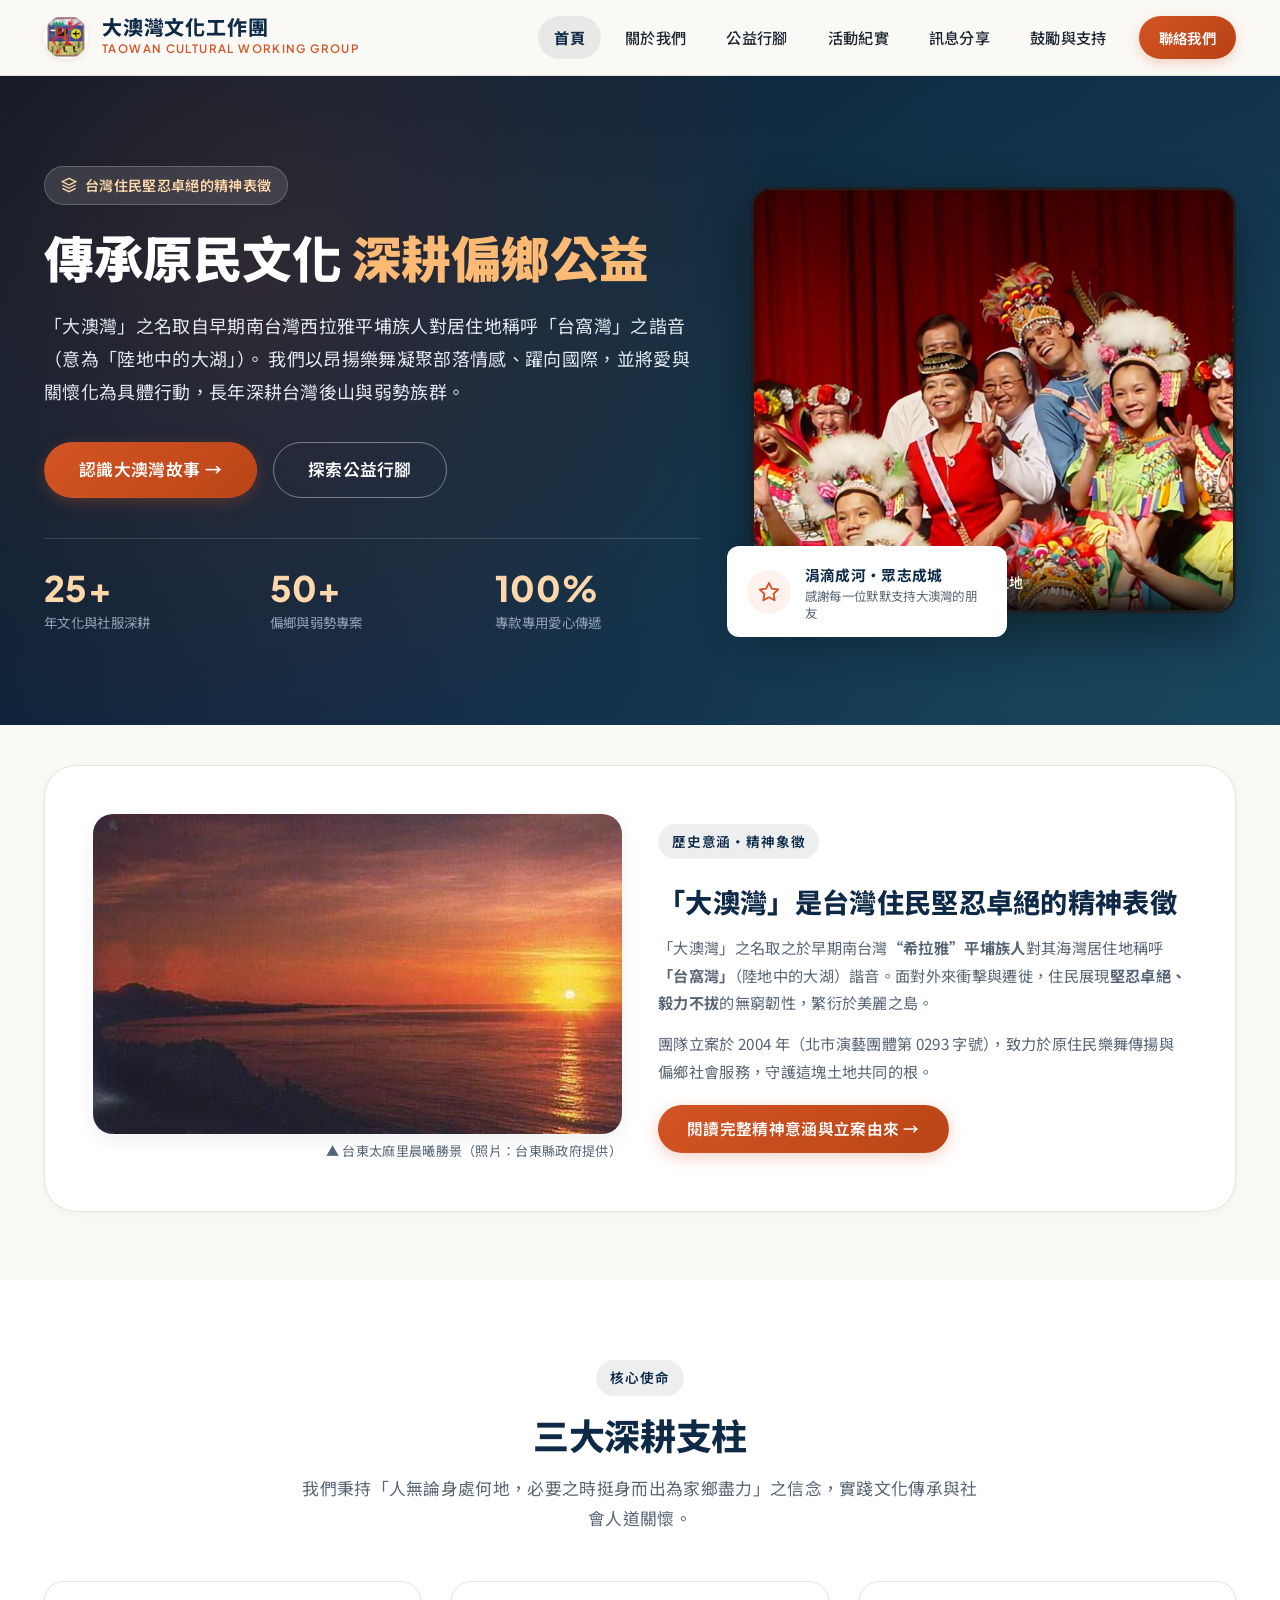
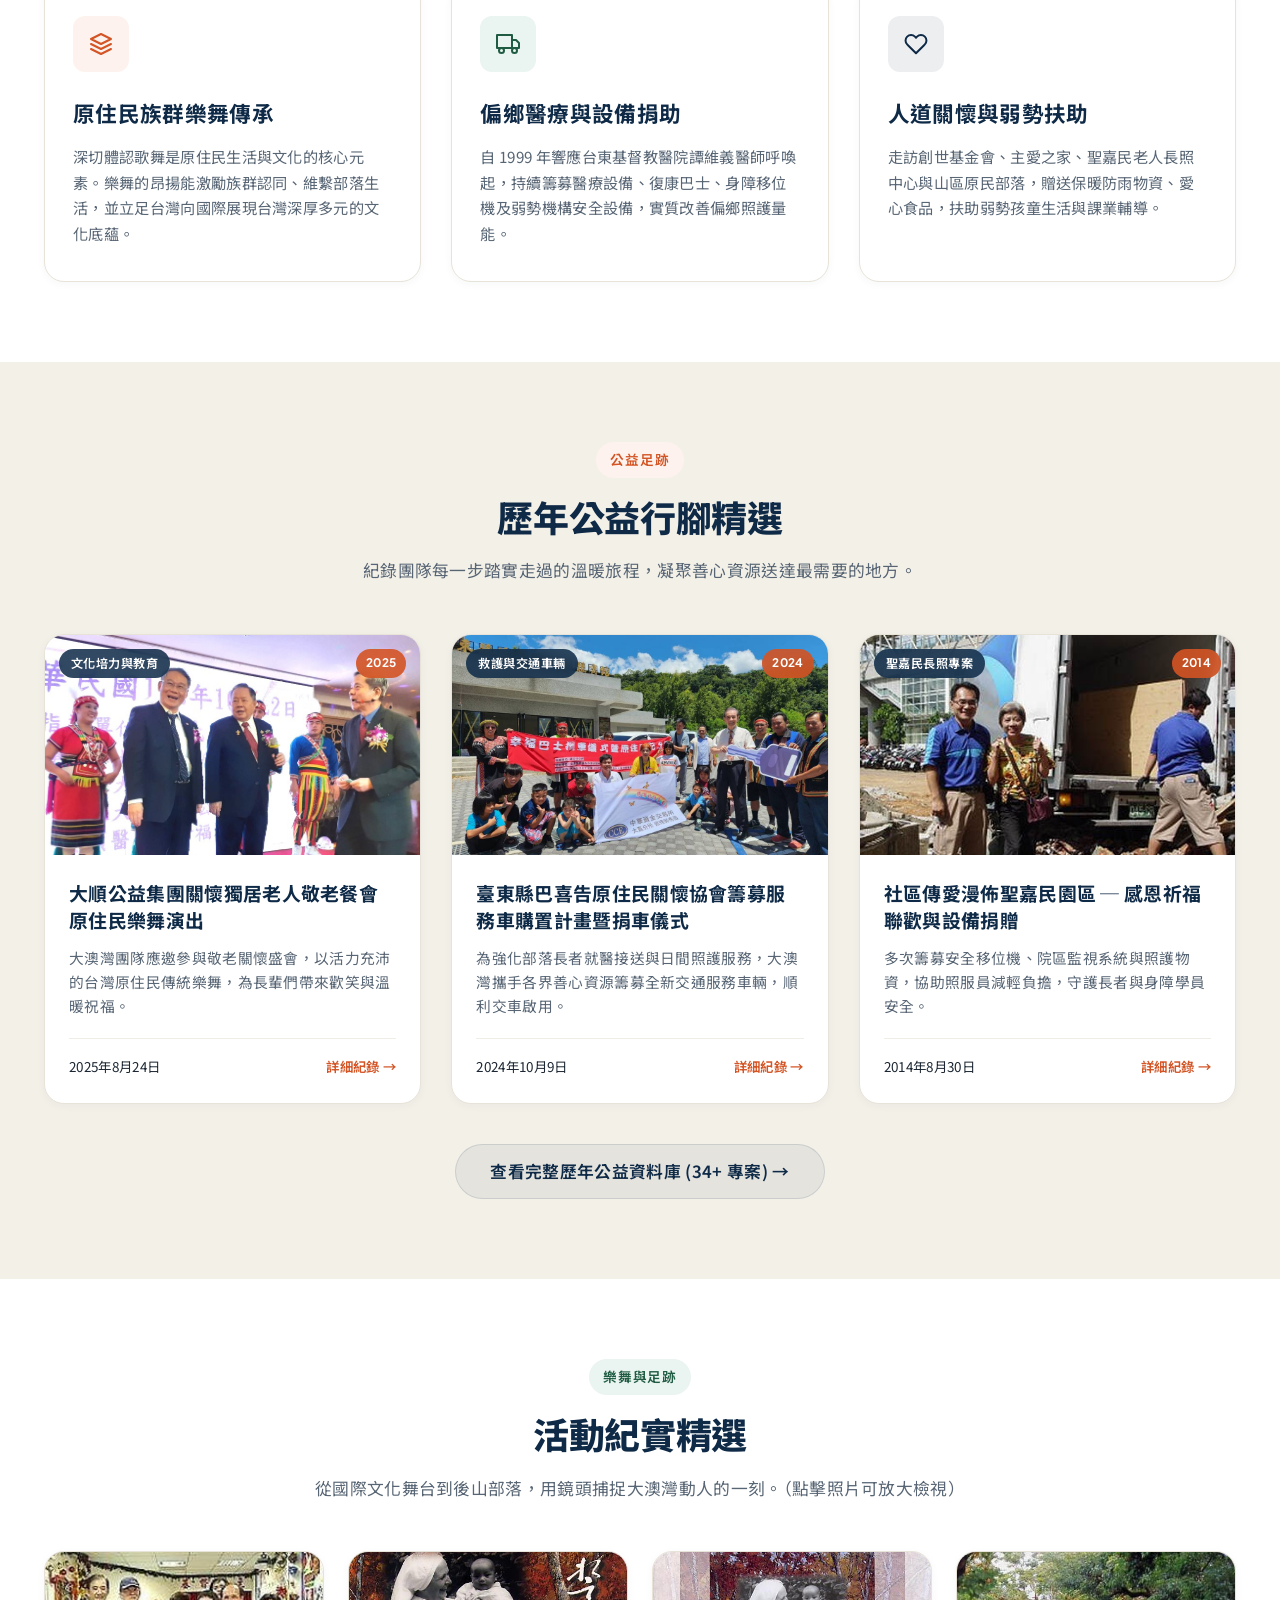
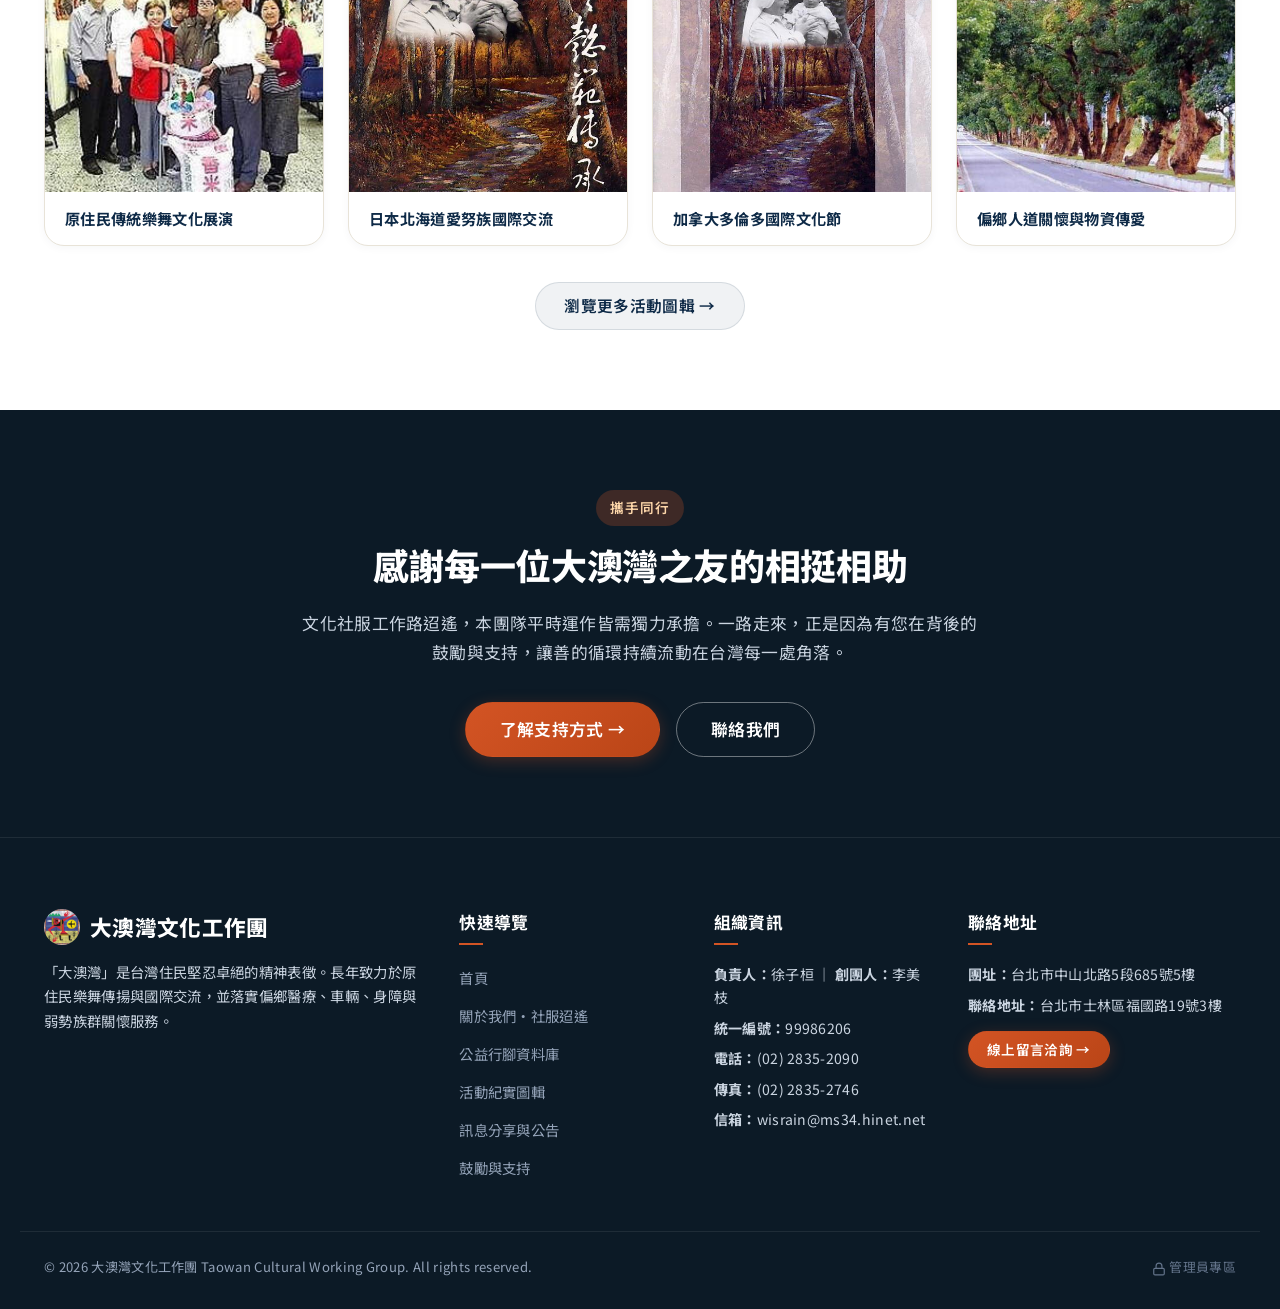
==== commit 1a3f2517: "feat: update leadership to 徐子桓 (Leader) and 李美枝 (Founder), fix index cards and images" ====
--- a/index.html
+++ b/index.html
@@ -200,10 +200,10 @@
 
       <div class="grid-3">
         <!-- Highlight Card 1 -->
-        <article class="card-article">
+        <article class="card-article" onclick="location.href='charity.html'" style="cursor: pointer;">
           <div class="card-thumb-wrap">
-            <img src="assets/images/2025082405355-2_1.jpg" alt="公益樂舞展演" class="card-thumb" />
-            <span class="card-category-badge">文化與弱勢關懷</span>
+            <img src="assets/images/202508240516-1.jpg" alt="大順公益集團關懷獨居老人敬老餐會原住民樂舞演出" class="card-thumb" />
+            <span class="card-category-badge">文化培力與教育</span>
             <span class="card-year-badge">2025</span>
           </div>
           <div class="card-body">
@@ -212,45 +212,45 @@
               大澳灣團隊應邀參與敬老關懷盛會，以活力充沛的台灣原住民傳統樂舞，為長輩們帶來歡笑與溫暖祝福。
             </p>
             <div class="card-footer">
-              <span class="card-date">2025年度活動</span>
-              <a href="message.html" class="card-read-more">詳細紀錄 &rarr;</a>
+              <span class="card-date">2025年8月24日</span>
+              <a href="charity.html" class="card-read-more">詳細紀錄 &rarr;</a>
             </div>
           </div>
         </article>
 
         <!-- Highlight Card 2 -->
-        <article class="card-article">
+        <article class="card-article" onclick="location.href='charity.html'" style="cursor: pointer;">
           <div class="card-thumb-wrap">
-            <img src="assets/images/217240548a.jpg" alt="偏鄉服務車捐贈" class="card-thumb" />
-            <span class="card-category-badge">車輛與設備</span>
+            <img src="assets/images/202410090340-30_orig.jpg" alt="臺東縣巴喜告原住民關懷協會籌募服務車購置計畫" class="card-thumb" />
+            <span class="card-category-badge">救護與交通車輛</span>
             <span class="card-year-badge">2024</span>
           </div>
           <div class="card-body">
-            <h3 class="card-title">協助阿度蘭阿美斯文化協進會與偏鄉社服車輛籌募</h3>
+            <h3 class="card-title">臺東縣巴喜告原住民關懷協會籌募服務車購置計畫暨捐車儀式</h3>
             <p class="card-excerpt">
-              為解決東海岸偏鄉部落長者接送、長照與學童接送需求，攜手善心企業與社會各界籌募社服專用車輛。
+              為強化部落長者就醫接送與日間照護服務，大澳灣攜手各界善心資源籌募全新交通服務車輛，順利交車啟用。
             </p>
             <div class="card-footer">
-              <span class="card-date">偏鄉交通專案</span>
+              <span class="card-date">2024年10月9日</span>
               <a href="charity.html" class="card-read-more">詳細紀錄 &rarr;</a>
             </div>
           </div>
         </article>
 
         <!-- Highlight Card 3 -->
-        <article class="card-article">
+        <article class="card-article" onclick="location.href='charity.html'" style="cursor: pointer;">
           <div class="card-thumb-wrap">
-            <img src="assets/images/2110200448_orig.jpg" alt="蘭陽平原聖嘉民中心關懷" class="card-thumb" />
-            <span class="card-category-badge">機構長照</span>
-            <span class="card-year-badge">長年深耕</span>
+            <img src="assets/images/217220104s13_1_1627021032.jpg" alt="愛漫佈於蘭陽平原 聖嘉民長照中心與家園捐贈" class="card-thumb" />
+            <span class="card-category-badge">聖嘉民長照專案</span>
+            <span class="card-year-badge">2014</span>
           </div>
           <div class="card-body">
-            <h3 class="card-title">愛漫佈於蘭陽平原 ─ 聖嘉民長照中心與家園捐贈之行</h3>
+            <h3 class="card-title">社區傳愛漫佈聖嘉民園區 ─ 感恩祈福聯歡與設備捐贈</h3>
             <p class="card-excerpt">
               多次籌募安全移位機、院區監視系統與照護物資，協助照服員減輕負擔，守護長者與身障學員安全。
             </p>
             <div class="card-footer">
-              <span class="card-date">聖嘉民專案</span>
+              <span class="card-date">2014年8月30日</span>
               <a href="charity.html" class="card-read-more">詳細紀錄 &rarr;</a>
             </div>
           </div>
@@ -273,9 +273,9 @@
       </div>
 
       <div class="gallery-grid">
-        <div class="gallery-card" data-lightbox data-lightbox-group="home-gallery" data-src="assets/images/217240545_1627120050.jpg" data-caption="台灣原住民樂舞展演 - 昂揚文化力">
+        <div class="gallery-card" data-lightbox data-lightbox-group="home-gallery" data-src="assets/images/217241225aa_1_1627875817.jpg" data-caption="台灣原住民樂舞展演 - 昂揚文化力">
           <div class="gallery-img-wrap">
-            <img src="assets/images/217240545_1627120050.jpg" alt="台灣原住民樂舞展演" class="gallery-img" />
+            <img src="assets/images/217241225aa_1_1627875817.jpg" alt="台灣原住民樂舞展演" class="gallery-img" />
             <div class="gallery-overlay-badge">
               <div class="zoom-icon"><svg width="18" height="18" viewBox="0 0 24 24" fill="none" stroke="currentColor" stroke-width="2" stroke-linecap="round" stroke-linejoin="round" style="vertical-align: middle;"><circle cx="11" cy="11" r="8"></circle><line x1="21" y1="21" x2="16.65" y2="16.65"></line></svg></div>
             </div>
@@ -370,7 +370,7 @@
 
       <div>
         <h4 class="footer-heading">組織資訊</h4>
-        <p class="footer-contact-item"><strong>負責人：</strong>李美枝</p>
+        <p class="footer-contact-item"><strong>負責人：</strong>徐子桓 ｜ <strong>創團人：</strong>李美枝</p>
         <p class="footer-contact-item"><strong>統一編號：</strong>99986206</p>
         <p class="footer-contact-item"><strong>電話：</strong>(02) 2835-2090</p>
         <p class="footer-contact-item"><strong>傳真：</strong>(02) 2835-2746</p>
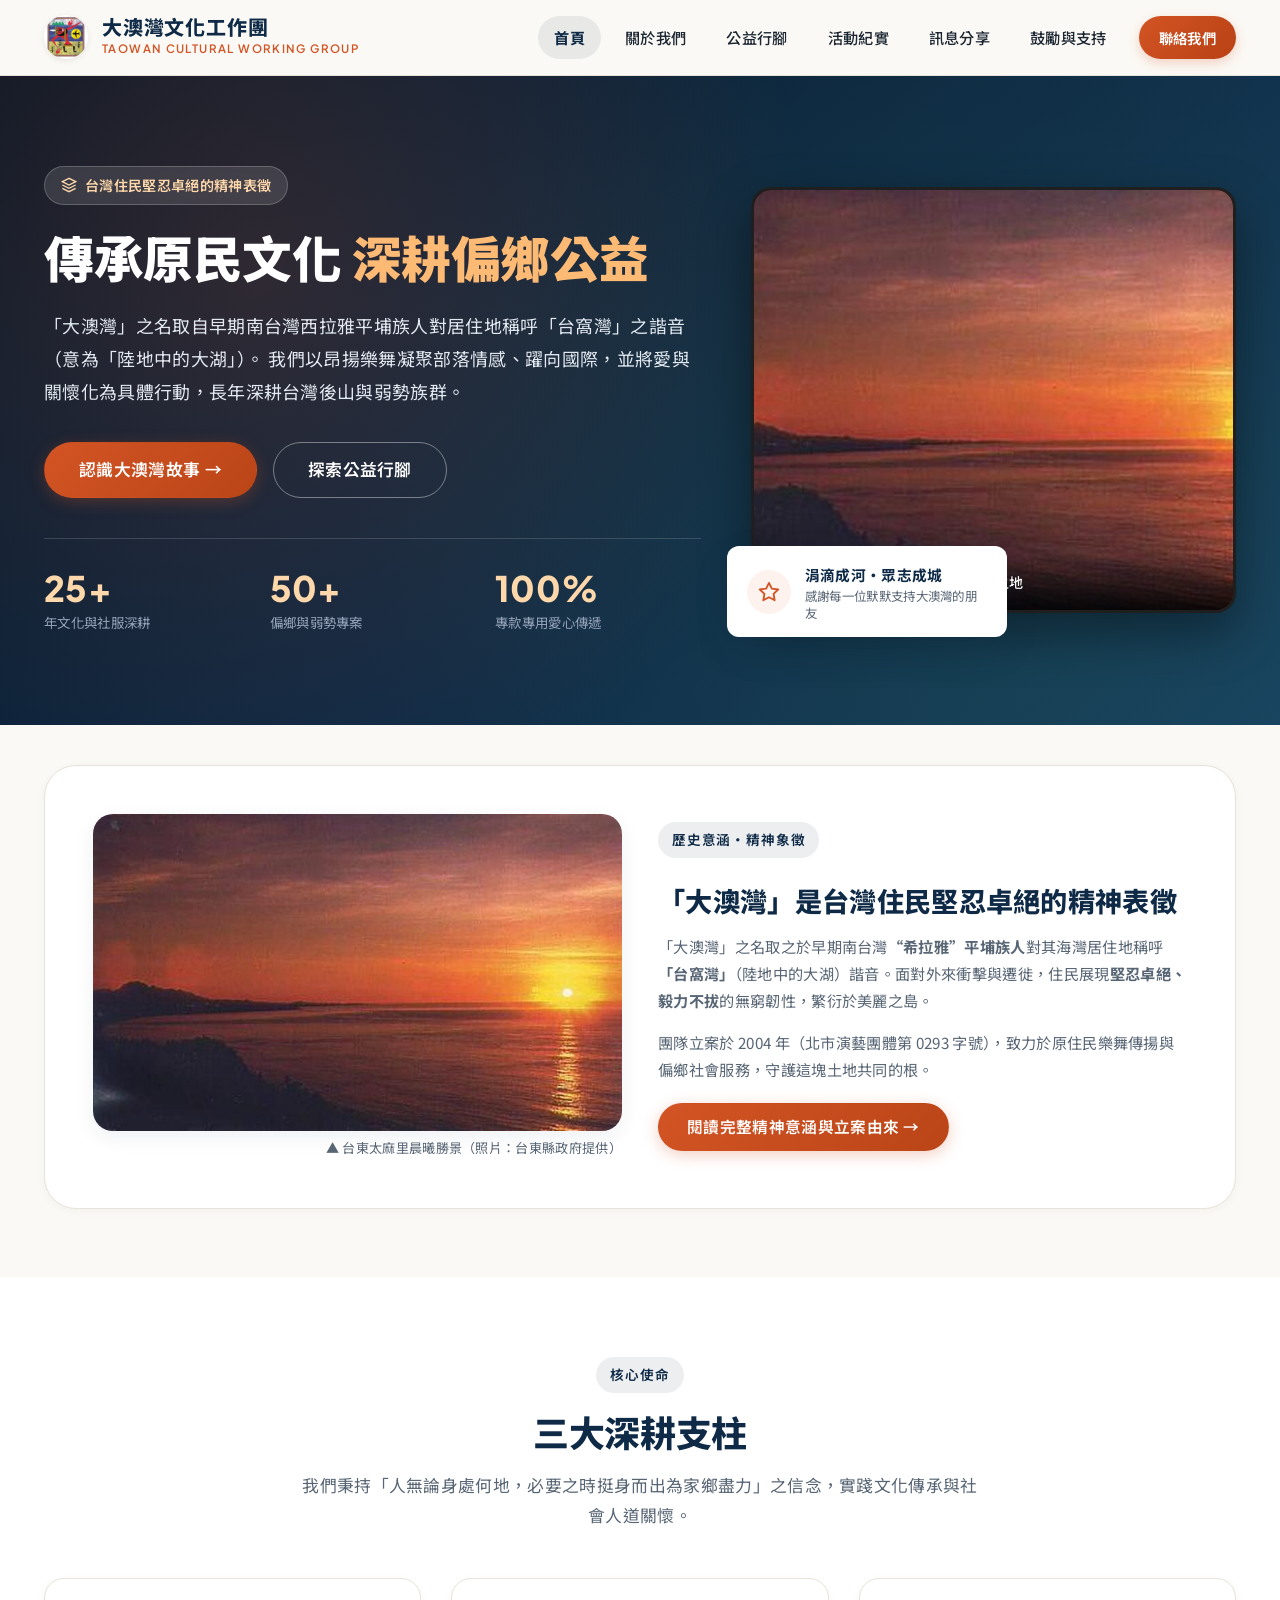
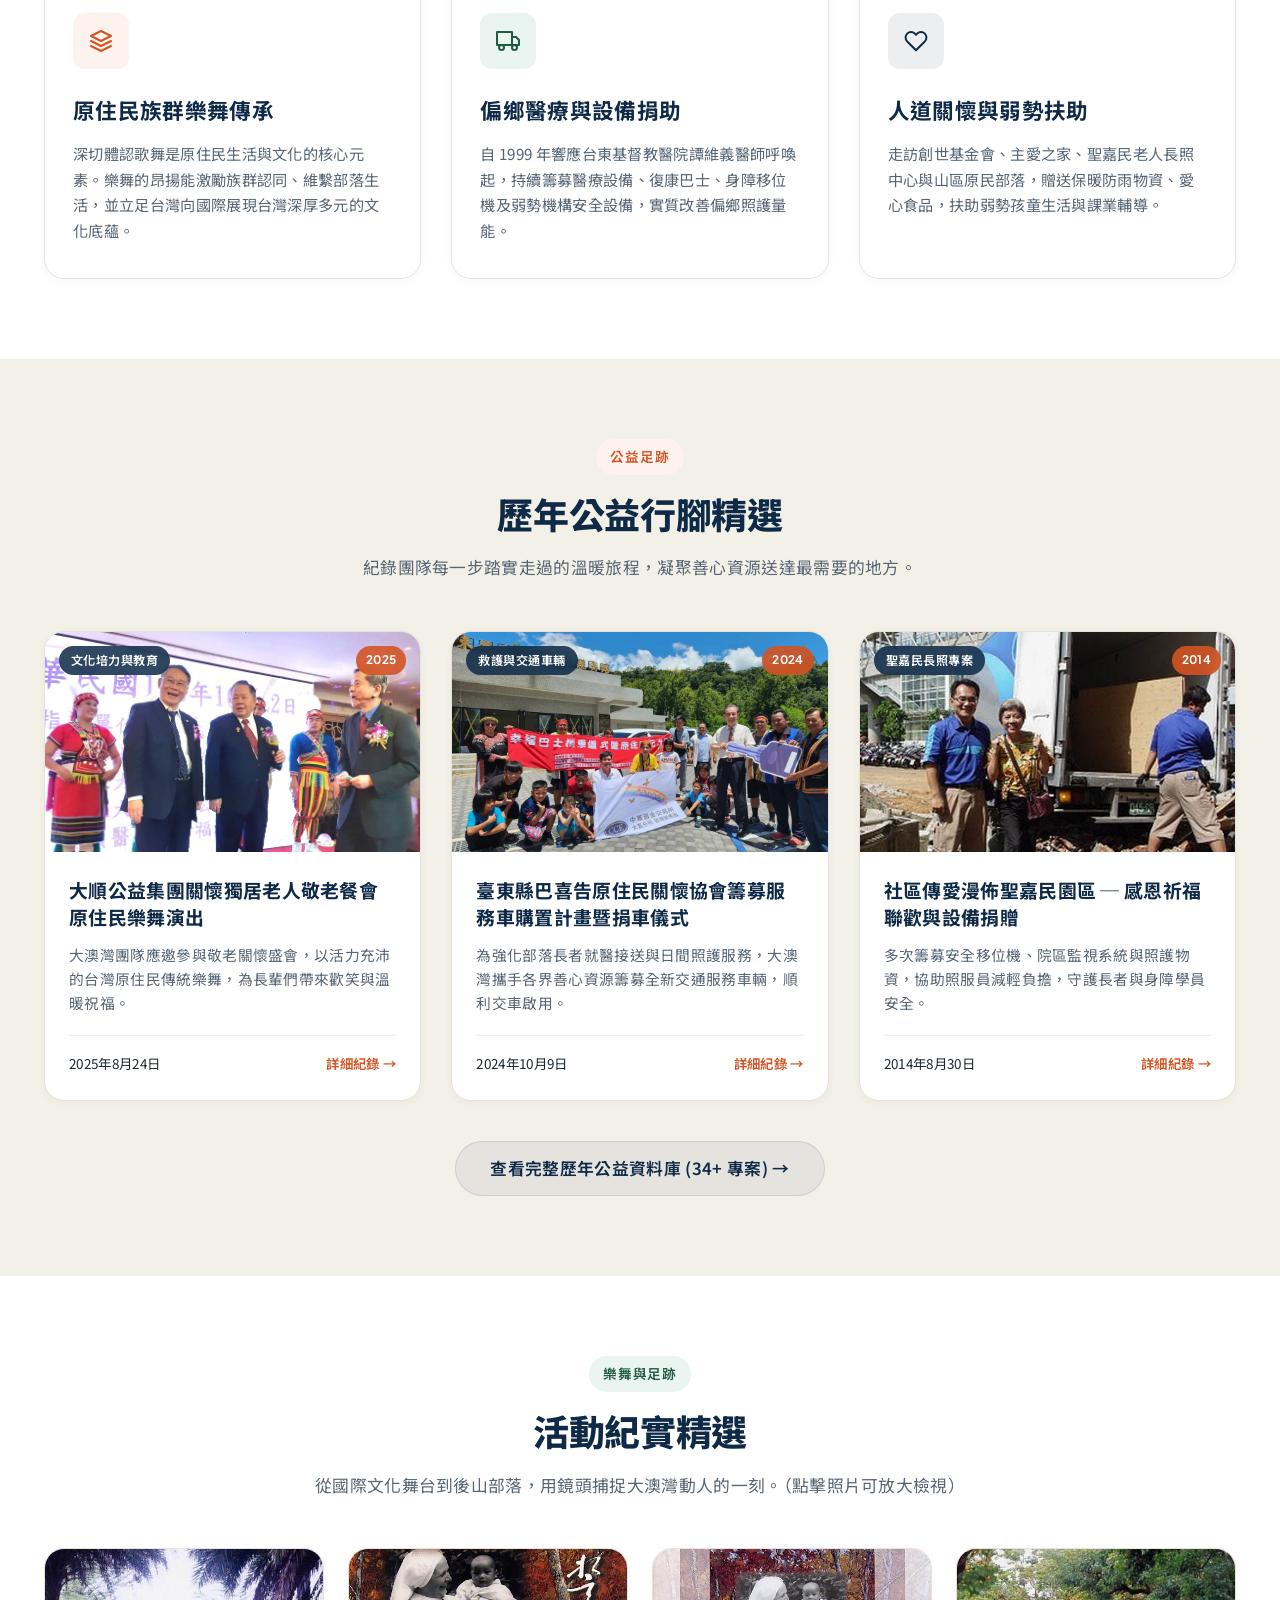
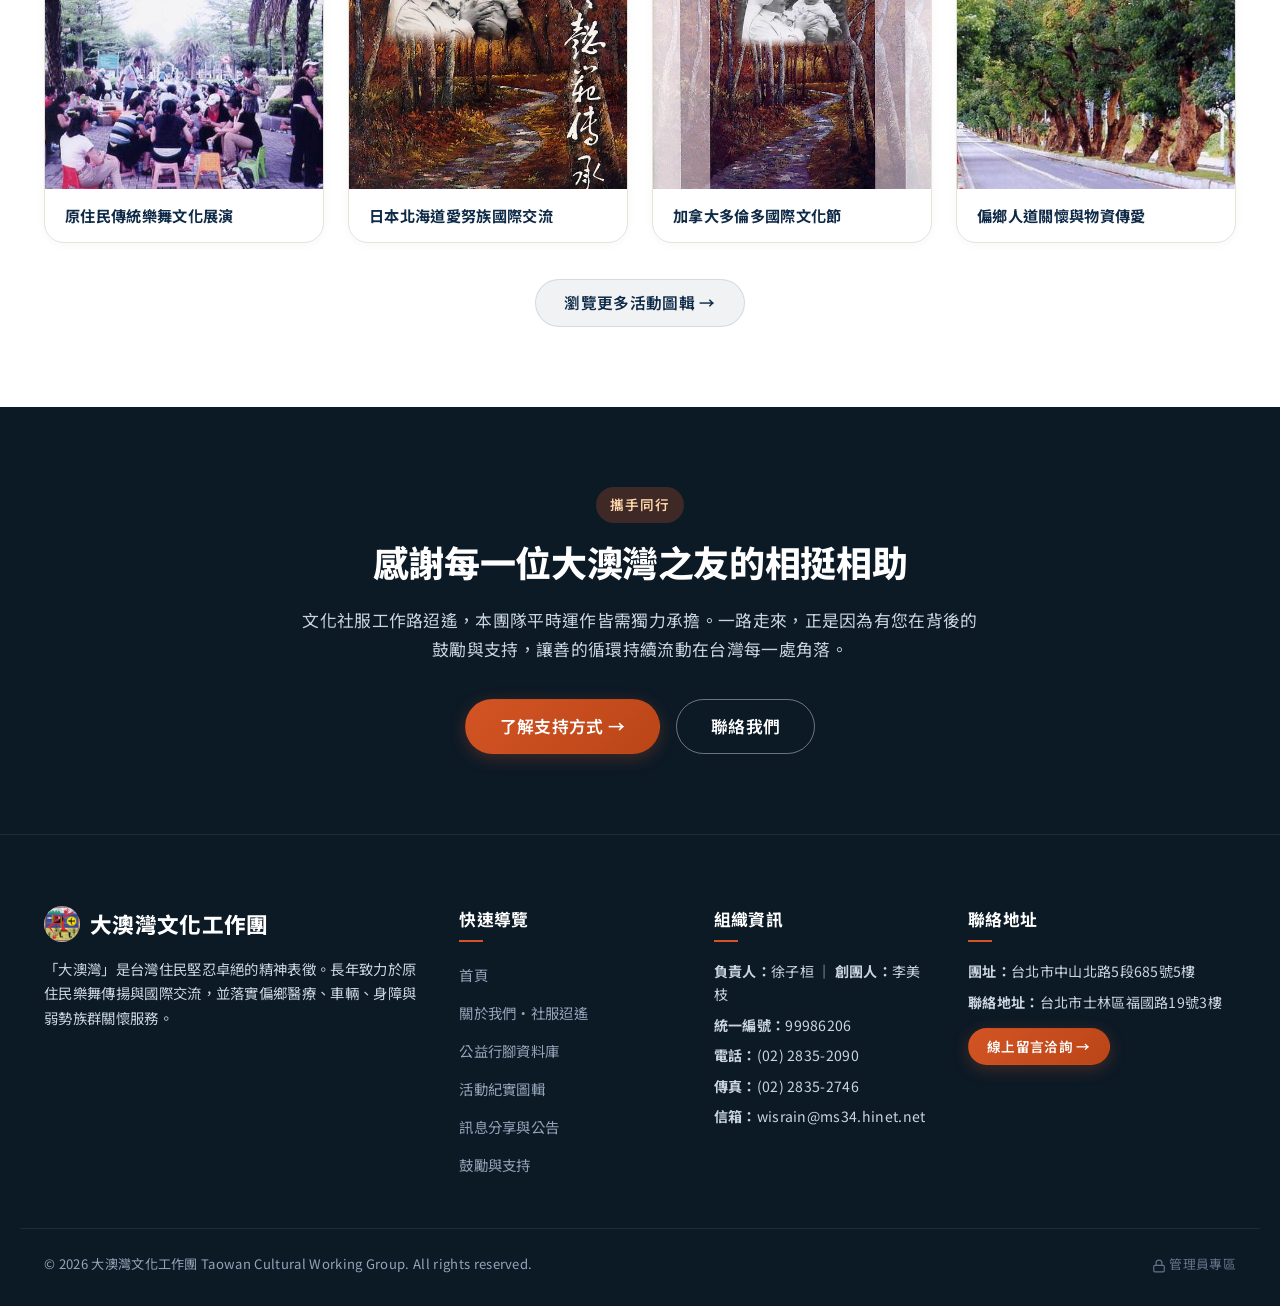
==== commit b78552fa: "feat: faithfully restore all 18 activity chapters with full text/photos, fix mobile sunrise view, an" ====
--- a/index.html
+++ b/index.html
@@ -102,7 +102,7 @@
       <!-- Hero Visual Showcase -->
       <div class="hero-card-showcase">
         <div class="hero-main-img-card">
-          <img src="assets/images/154466823_1627707286.jpg" alt="台東太麻里晨曦勝景" class="hero-main-img" />
+          <img src="assets/images/taimali_sunrise.jpg" alt="台東太麻里晨曦勝景" class="hero-main-img" />
           <div class="hero-img-caption">
             台東太麻里晨曦勝景 ─ 大澳灣立足之地
           </div>
@@ -125,7 +125,7 @@
         <div class="grid-2" style="gap: 36px; align-items: center;">
           <div>
             <div style="border-radius: var(--radius-lg); overflow: hidden; box-shadow: var(--shadow-md);">
-              <img src="assets/images/taimali_sunrise.jpg" alt="台東太麻里晨曦勝景" style="width: 100%; height: 320px; object-fit: cover; display: block;" />
+              <img src="assets/images/taimali_sunrise.jpg" alt="台東太麻里晨曦勝景" style="width: 100%; height: auto; max-height: 380px; object-fit: cover; display: block; border-radius: var(--radius-md);" />
             </div>
             <p style="font-size: 0.82rem; color: var(--text-muted); text-align: right; margin-top: 6px;">
               ▲ 台東太麻里晨曦勝景（照片：台東縣政府提供）
@@ -273,9 +273,9 @@
       </div>
 
       <div class="gallery-grid">
-        <div class="gallery-card" data-lightbox data-lightbox-group="home-gallery" data-src="assets/images/217241225aa_1_1627875817.jpg" data-caption="台灣原住民樂舞展演 - 昂揚文化力">
+        <div class="gallery-card" data-lightbox data-lightbox-group="home-gallery" data-src="assets/images/217170311a2_1.jpg" data-caption="台灣原住民樂舞展演 ─ 昂揚部落文化活力">
           <div class="gallery-img-wrap">
-            <img src="assets/images/217241225aa_1_1627875817.jpg" alt="台灣原住民樂舞展演" class="gallery-img" />
+            <img src="assets/images/217170311a2_1.jpg" alt="台灣原住民樂舞展演" class="gallery-img" />
             <div class="gallery-overlay-badge">
               <div class="zoom-icon"><svg width="18" height="18" viewBox="0 0 24 24" fill="none" stroke="currentColor" stroke-width="2" stroke-linecap="round" stroke-linejoin="round" style="vertical-align: middle;"><circle cx="11" cy="11" r="8"></circle><line x1="21" y1="21" x2="16.65" y2="16.65"></line></svg></div>
             </div>
@@ -285,7 +285,7 @@
           </div>
         </div>
 
-        <div class="gallery-card" data-lightbox data-lightbox-group="home-gallery" data-src="assets/images/217170311a6_orig.jpg" data-caption="日本北海道白老愛努族國際原住民節文化交流">
+        <div class="gallery-card" data-lightbox data-lightbox-group="home-gallery" data-src="assets/images/217170311a6_orig.jpg" data-caption="日本北海道白老愛努族國際原住民節 ─ 與愛努族頭目及長老合影">
           <div class="gallery-img-wrap">
             <img src="assets/images/217170311a6_orig.jpg" alt="日本北海道白老愛努族國際原住民節" class="gallery-img" />
             <div class="gallery-overlay-badge">
@@ -297,7 +297,7 @@
           </div>
         </div>
 
-        <div class="gallery-card" data-lightbox data-lightbox-group="home-gallery" data-src="assets/images/217170311a7_orig.jpg" data-caption="加拿大多倫多國際文化節台灣原住民樂舞策劃展演">
+        <div class="gallery-card" data-lightbox data-lightbox-group="home-gallery" data-src="assets/images/217170311a7_orig.jpg" data-caption="加拿大多倫多國際文化節 ─ 團隊與多倫多市長（後排中間）合影">
           <div class="gallery-img-wrap">
             <img src="assets/images/217170311a7_orig.jpg" alt="加拿大多倫多國際文化節" class="gallery-img" />
             <div class="gallery-overlay-badge">
@@ -309,7 +309,7 @@
           </div>
         </div>
 
-        <div class="gallery-card" data-lightbox data-lightbox-group="home-gallery" data-src="assets/images/27230123_orig.jpg" data-caption="偏鄉物資捐贈與社區人道服務行腳">
+        <div class="gallery-card" data-lightbox data-lightbox-group="home-gallery" data-src="assets/images/27230123_orig.jpg" data-caption="偏鄉物資捐贈與社區人道服務行腳 ─ 深入部落關懷弱勢">
           <div class="gallery-img-wrap">
             <img src="assets/images/27230123_orig.jpg" alt="偏鄉物資捐贈行腳" class="gallery-img" />
             <div class="gallery-overlay-badge">
--- a/css/style.css
+++ b/css/style.css
@@ -128,6 +128,25 @@
 }
 
 @media (max-width: 768px) {
+@media (max-width: 768px) {
+  .hero-main-img {
+    height: auto !important;
+    min-height: 220px !important;
+    max-height: 320px !important;
+    object-fit: cover !important;
+  }
+  .hero-float-card {
+    position: static !important;
+    margin-top: 14px !important;
+    max-width: 100% !important;
+    animation: none !important;
+    box-shadow: var(--shadow-sm) !important;
+  }
+  .banner-full-img {
+    max-height: 260px !important;
+  }
+}
+
   .section {
     padding-top: 50px;
     padding-bottom: 50px;
@@ -214,6 +233,25 @@
 }
 
 @media (max-width: 768px) {
+@media (max-width: 768px) {
+  .hero-main-img {
+    height: auto !important;
+    min-height: 220px !important;
+    max-height: 320px !important;
+    object-fit: cover !important;
+  }
+  .hero-float-card {
+    position: static !important;
+    margin-top: 14px !important;
+    max-width: 100% !important;
+    animation: none !important;
+    box-shadow: var(--shadow-sm) !important;
+  }
+  .banner-full-img {
+    max-height: 260px !important;
+  }
+}
+
   .section-title {
     font-size: 1.75rem;
   }
@@ -1354,6 +1392,25 @@
 }
 
 @media (max-width: 768px) {
+@media (max-width: 768px) {
+  .hero-main-img {
+    height: auto !important;
+    min-height: 220px !important;
+    max-height: 320px !important;
+    object-fit: cover !important;
+  }
+  .hero-float-card {
+    position: static !important;
+    margin-top: 14px !important;
+    max-width: 100% !important;
+    animation: none !important;
+    box-shadow: var(--shadow-sm) !important;
+  }
+  .banner-full-img {
+    max-height: 260px !important;
+  }
+}
+
   .lightbox-prev { left: 10px; }
   .lightbox-next { right: 10px; }
   .lightbox-close { top: 10px; right: 10px; background: rgba(0,0,0,0.5); }
@@ -1450,6 +1507,25 @@
 }
 
 @media (max-width: 768px) {
+@media (max-width: 768px) {
+  .hero-main-img {
+    height: auto !important;
+    min-height: 220px !important;
+    max-height: 320px !important;
+    object-fit: cover !important;
+  }
+  .hero-float-card {
+    position: static !important;
+    margin-top: 14px !important;
+    max-width: 100% !important;
+    animation: none !important;
+    box-shadow: var(--shadow-sm) !important;
+  }
+  .banner-full-img {
+    max-height: 260px !important;
+  }
+}
+
   .info-cards-grid {
     grid-template-columns: 1fr;
   }
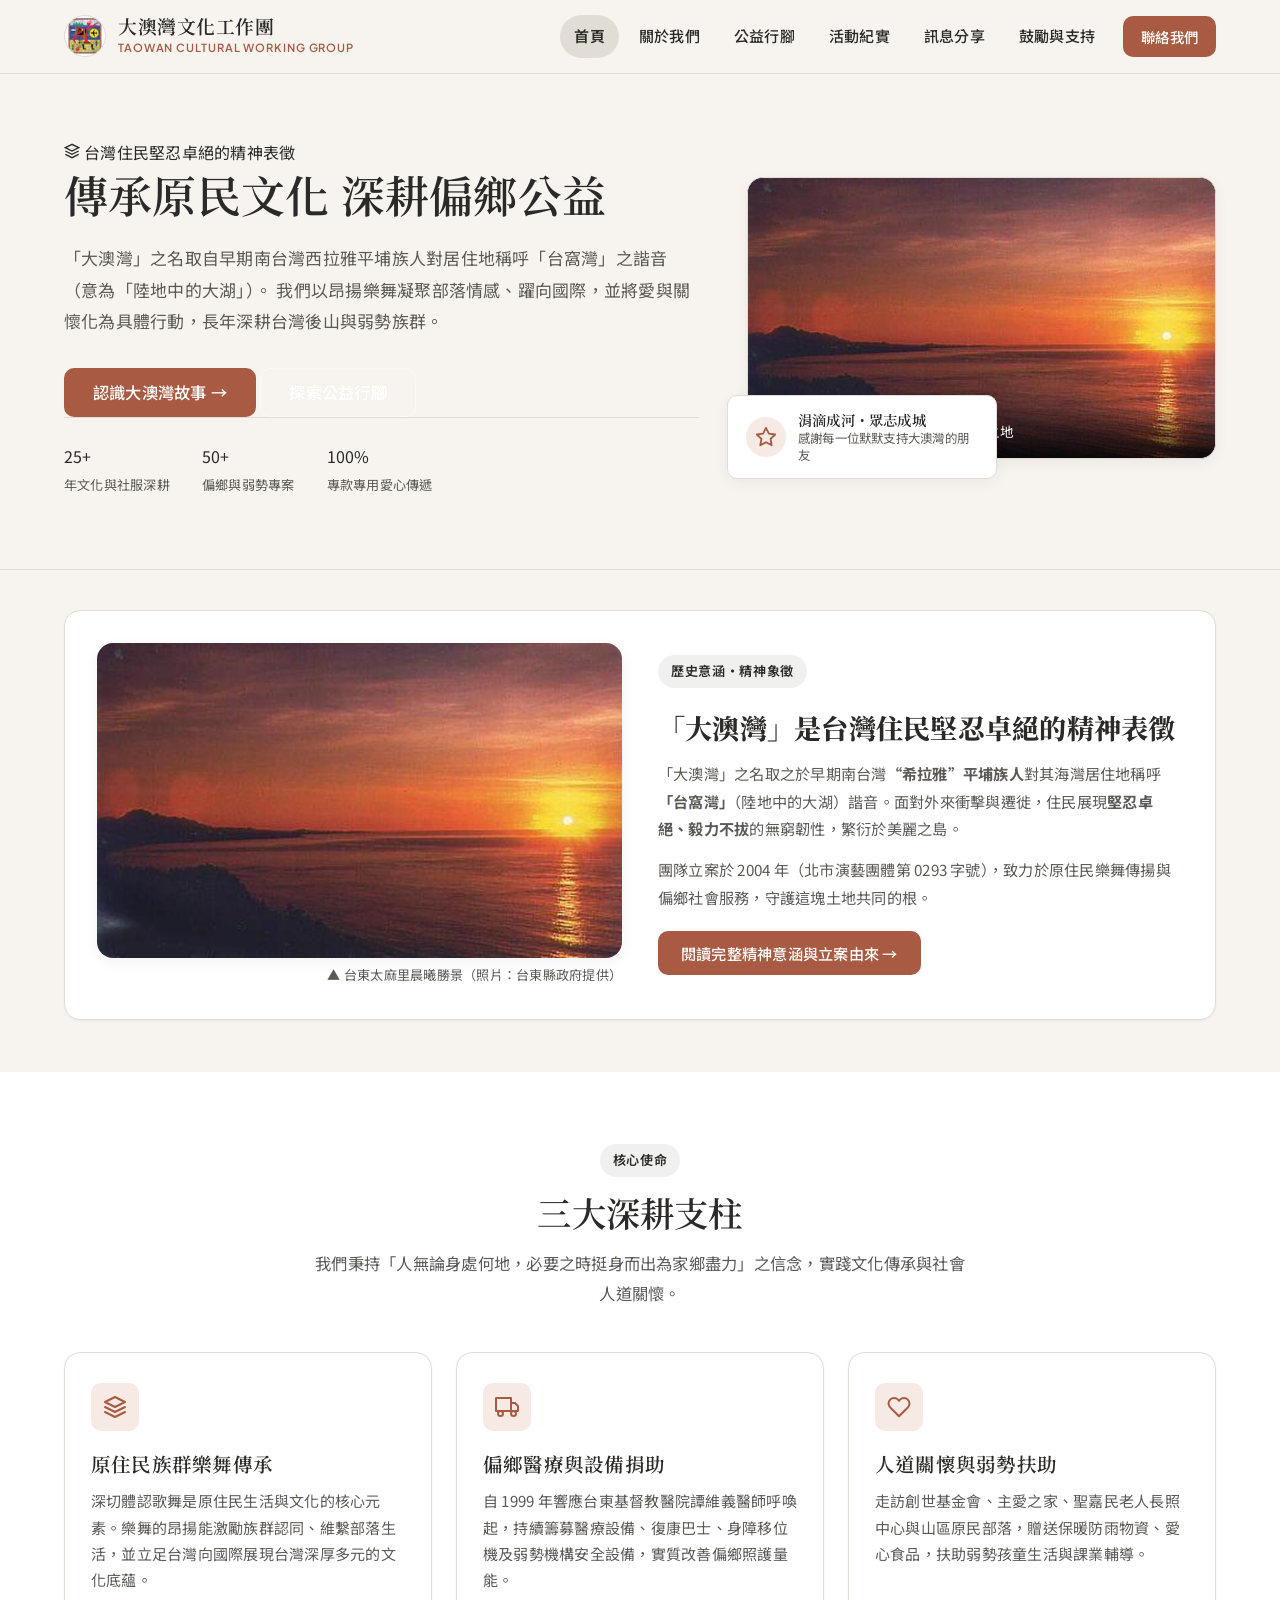
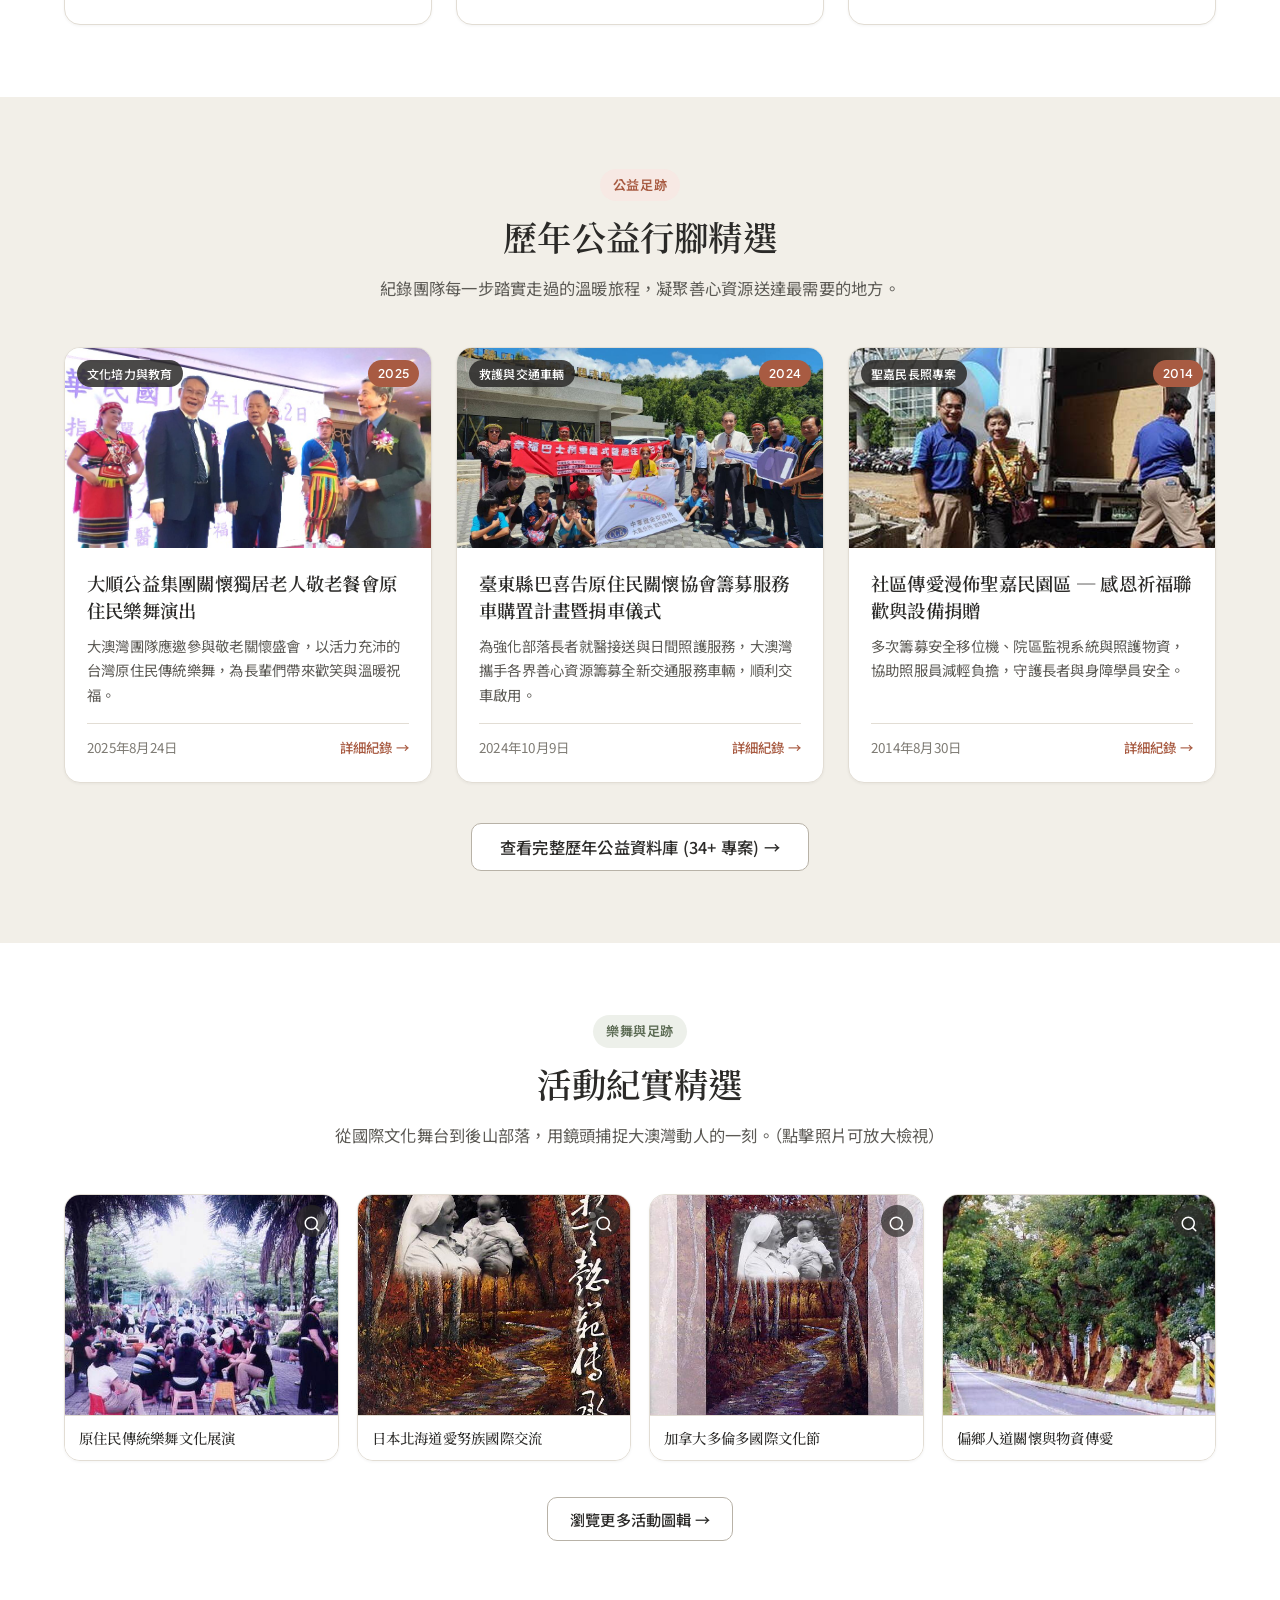
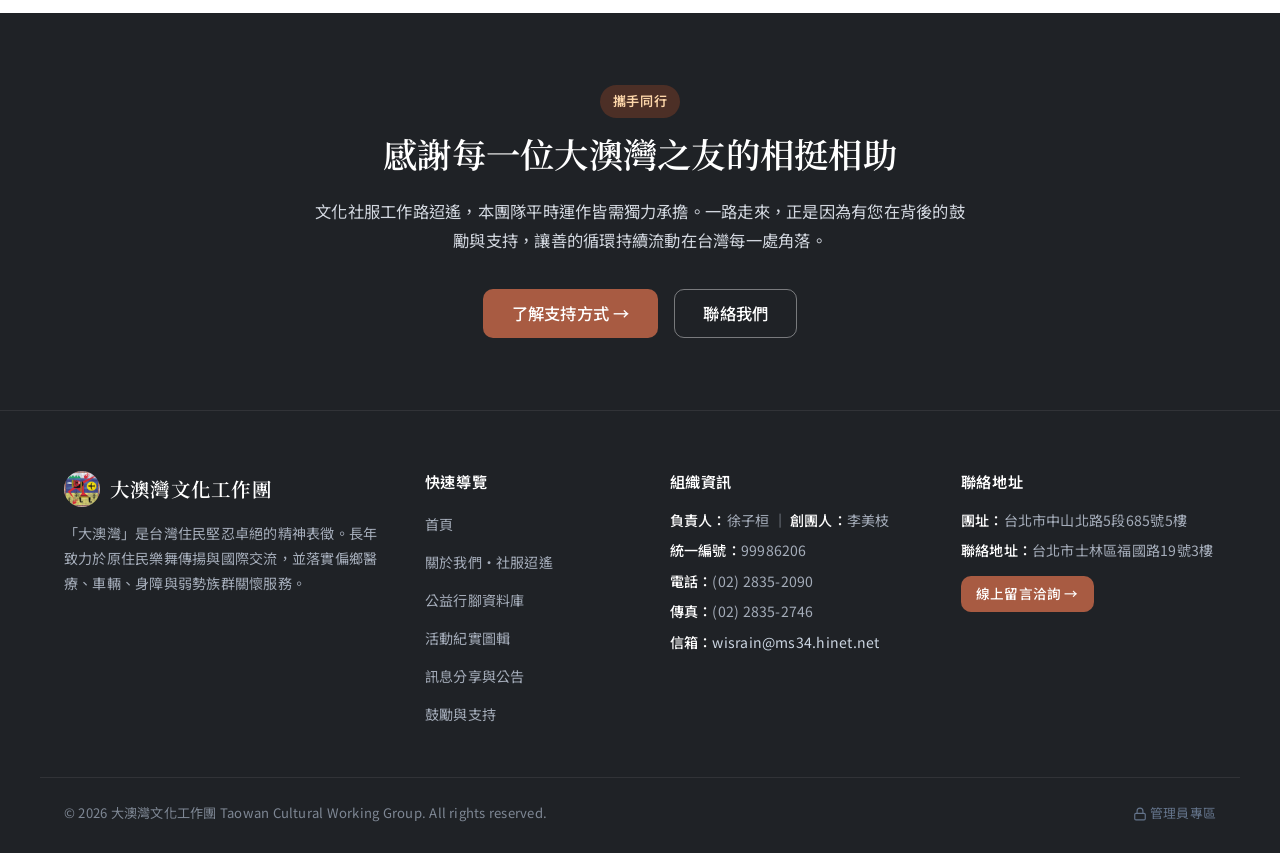
==== commit 24453539: "feat(optimize): comprehensive design system polish, accessibility, SEO, 404 page, and engineering de" ====
--- a/index.html
+++ b/index.html
@@ -15,7 +15,39 @@
 
   <!-- Stylesheet -->
   <link rel="stylesheet" href="css/style.css" />
+  <meta name="theme-color" content="#2B2A28" />
+  <link rel="manifest" href="manifest.json" />
   <link rel="icon" type="image/png" href="assets/images/taowan_logo.png" />
+  <!-- JSON-LD Structured Data -->
+  <script type="application/ld+json">
+  {
+    "@context": "https://schema.org",
+    "@type": "NGO",
+    "name": "大澳灣文化工作團",
+    "alternateName": "Taowan Cultural Working Group",
+    "url": "https://toda-shinichi.github.io/taowan/",
+    "logo": "assets/images/taowan_logo.png",
+    "description": "「大澳灣」是台灣住民堅忍卓絕的精神表徵。長年致力於原住民樂舞傳揚與國際交流，並落實偏鄉醫療、車輛、身障與弱勢族群關懷服務。",
+    "foundingDate": "2000",
+    "founder": {
+      "@type": "Person",
+      "name": "李美枝"
+    },
+    "leader": {
+      "@type": "Person",
+      "name": "徐子桓"
+    },
+    "taxID": "99986206",
+    "telephone": "+886-2-28352090",
+    "email": "wisrain@ms34.hinet.net",
+    "address": {
+      "@type": "PostalAddress",
+      "streetAddress": "士林區福國路19號3樓",
+      "addressLocality": "台北市",
+      "addressCountry": "TW"
+    }
+  }
+  </script>
 </head>
 <body>
 
--- a/css/style.css
+++ b/css/style.css
@@ -1,60 +1,70 @@
 /* ==========================================================================
    大澳灣文化工作團 (Taowan Cultural Working Group)
-   Modern Design System & Stylesheet
-   ========================================================================== */
-
-@import url('https://fonts.googleapis.com/css2?family=Noto+Sans+TC:wght@300;400;500;600;700;900&family=Plus+Jakarta+Sans:wght@500;600;700;800&display=swap');
+   Design System & Stylesheet (huan-design-system standard)
+   ========================================================================== */
+
+@import url('https://fonts.googleapis.com/css2?family=Noto+Sans+TC:wght@400;500&family=Noto+Serif+TC:wght@500;600;700&family=Plus+Jakarta+Sans:wght@500;600;700&display=swap');
 
 :root {
-  /* Brand Palette */
-  --color-primary: #0e2a47;        /* Deep Ocean Navy */
-  --color-primary-light: #1a416b;  /* Ocean Blue */
-  --color-primary-dark: #071728;   /* Night Blue */
-  --color-accent: #d35424;         /* Earth Terracotta / Sunset */
-  --color-accent-light: #e67347;   /* Warm Ochre */
-  --color-accent-soft: #fdf2ed;    /* Soft Coral tint */
-  --color-forest: #205c43;         /* Mountain Jade / Forest */
-  --color-forest-light: #2d7a5b;
-  --color-forest-soft: #eaf4f0;
-  --color-gold: #c69214;           /* Warm Sand Gold */
+  /* Core Palette (Paper, Ink, Stone, Moss, Rust) */
+  --color-ink: #2B2A28;            /* Main text (Ink) */
+  --color-ink-muted: #5C5A55;      /* Secondary text */
+  --color-ink-light: #7E7B74;      /* Caption / Light text */
+  --color-paper: #F7F4EF;          /* Primary Page Background (Paper) */
+  --color-surface: #FFFFFF;        /* Card / Container surface */
+  --color-surface-subtle: #F2EFE8; /* Section accent surface */
+  --color-stone: #B8B2A7;          /* Borders & structural lines */
+  --color-stone-light: #E2DDD4;    /* Subtle dividers & card borders */
+  --color-moss: #5C6B54;           /* Forest / Secondary accent */
+  --color-moss-light: #EDF0EA;     /* Forest badge tint */
+  --color-rust: #A85B42;           /* Primary Warm Terracotta Accent */
+  --color-rust-light: #F7E9E4;     /* Terracotta badge tint */
+  --color-dark: #1F2226;           /* Footer / Dark banners */
   
-  /* Neutrals & Surfaces */
-  --bg-page: #fbf9f5;              /* Warm Canvas Rice Paper */
-  --bg-surface: #ffffff;           /* Clean Card White */
-  --bg-subtle: #f3f0e8;            /* Soft Section Accent */
-  --bg-dark: #0c1a26;              /* Dark Footer/Banner */
-  --border-light: #e8e3d8;
-  --border-subtle: #f0ede6;
-  --border-focus: #d35424;
-
-  /* Typography */
-  --text-main: #1c2733;            /* Rich Slate Charcoal */
-  --text-muted: #576574;           /* Secondary Text */
-  --text-light: #8795a1;           /* Muted Caption */
-  --text-inverse: #ffffff;
-  --font-sans: 'Noto Sans TC', -apple-system, BlinkMacSystemFont, 'Segoe UI', Roboto, Helvetica, Arial, sans-serif;
-  --font-heading: 'Noto Sans TC', 'Plus Jakarta Sans', sans-serif;
-  --font-num: 'Plus Jakarta Sans', sans-serif;
-
-  /* Elevations */
-  --shadow-sm: 0 2px 8px rgba(14, 42, 71, 0.04);
-  --shadow-md: 0 6px 20px rgba(14, 42, 71, 0.07);
-  --shadow-lg: 0 14px 36px rgba(14, 42, 71, 0.11);
-  --shadow-hover: 0 18px 40px rgba(211, 84, 36, 0.14), 0 8px 16px rgba(14, 42, 71, 0.08);
+  /* Aliases for HTML elements */
+  --color-primary: #2B2A28;
+  --color-primary-light: #4A4844;
+  --color-accent: #A85B42;
+  --color-accent-soft: #F7E9E4;
+  --color-forest: #5C6B54;
+  --color-forest-soft: #EDF0EA;
+  --bg-page: var(--color-paper);
+  --bg-surface: var(--color-surface);
+  --bg-subtle: var(--color-surface-subtle);
+  --bg-dark: var(--color-dark);
+  --border-light: var(--color-stone-light);
+  --border-subtle: #EBE6DC;
+  --border-focus: var(--color-moss);
+  --text-main: var(--color-ink);
+  --text-muted: var(--color-ink-muted);
+  --text-light: var(--color-ink-light);
+  --text-inverse: #F7F4EF;
+
+  /* Typography Stacks */
+  --font-serif: "Noto Serif TC", "Songti TC", "PingFang TC", "Microsoft JhengHei", serif;
+  --font-sans: "Noto Sans TC", "PingFang TC", "Microsoft JhengHei", -apple-system, BlinkMacSystemFont, "Segoe UI", Roboto, sans-serif;
+  --font-num: "Plus Jakarta Sans", var(--font-sans);
+  --font-heading: var(--font-serif);
+
+  /* Elevations (Subtle paper-grade) */
+  --shadow-sm: 0 1px 3px rgba(43, 42, 40, 0.05);
+  --shadow-md: 0 4px 14px rgba(43, 42, 40, 0.06);
+  --shadow-lg: 0 10px 28px rgba(43, 42, 40, 0.08);
+  --shadow-hover: 0 8px 24px rgba(168, 91, 66, 0.12), 0 2px 6px rgba(43, 42, 40, 0.04);
 
   /* Transitions */
-  --transition-fast: 0.2s cubic-bezier(0.4, 0, 0.2, 1);
-  --transition-normal: 0.3s cubic-bezier(0.4, 0, 0.2, 1);
-  --transition-slow: 0.5s cubic-bezier(0.16, 1, 0.3, 1);
-
-  /* Dimensions */
-  --header-height: 76px;
-  --container-max: 1240px;
+  --transition-fast: 0.18s cubic-bezier(0.4, 0, 0.2, 1);
+  --transition-normal: 0.25s cubic-bezier(0.4, 0, 0.2, 1);
+  --transition-slow: 0.4s cubic-bezier(0.16, 1, 0.3, 1);
+
+  /* Dimensions & Radius */
+  --header-height: 74px;
+  --container-max: 1200px;
   --radius-sm: 6px;
-  --radius-md: 12px;
-  --radius-lg: 20px;
-  --radius-xl: 32px;
-  --radius-pill: 9999px;
+  --radius-md: 10px;
+  --radius-lg: 16px;
+  --radius-xl: 24px;
+  --radius-pill: 999px;
 }
 
 /* ==========================================================================
@@ -77,29 +87,45 @@
   background-color: var(--bg-page);
   color: var(--text-main);
   line-height: 1.75;
-  letter-spacing: 0.02em;
+  letter-spacing: 0.015em;
   min-height: 100vh;
   display: flex;
   flex-direction: column;
   overflow-x: hidden;
+  word-break: break-word;
+}
+
+h1, h2, h3, h4, h5, h6 {
+  font-family: var(--font-heading);
+  color: var(--color-ink);
+  line-height: 1.4;
+  font-weight: 600;
+  scroll-margin-top: 88px;
 }
 
 img {
   max-width: 100%;
   height: auto;
   display: block;
+  border-radius: 12px;
 }
 
 a {
   color: inherit;
   text-decoration: none;
-  transition: color var(--transition-fast);
+  transition: color var(--transition-fast), opacity var(--transition-fast);
 }
 
 button, input, textarea, select {
   font-family: inherit;
-  font-size: inherit;
+  font-size: 1rem;
   color: inherit;
+  outline: none;
+}
+
+input:focus, textarea:focus, select:focus {
+  border-color: var(--border-focus) !important;
+  box-shadow: 0 0 0 2px rgba(92, 107, 84, 0.15) !important;
 }
 
 ul, ol {
@@ -107,7 +133,7 @@
 }
 
 /* ==========================================================================
-   Layout Containers & Utilities
+   Layout Containers
    ========================================================================== */
 .container {
   width: 100%;
@@ -119,37 +145,18 @@
 }
 
 .container-narrow {
-  max-width: 920px;
+  max-width: 880px;
 }
 
 .section {
-  padding-top: 80px;
-  padding-bottom: 80px;
+  padding-top: 72px;
+  padding-bottom: 72px;
 }
 
 @media (max-width: 768px) {
-@media (max-width: 768px) {
-  .hero-main-img {
-    height: auto !important;
-    min-height: 220px !important;
-    max-height: 320px !important;
-    object-fit: cover !important;
-  }
-  .hero-float-card {
-    position: static !important;
-    margin-top: 14px !important;
-    max-width: 100% !important;
-    animation: none !important;
-    box-shadow: var(--shadow-sm) !important;
-  }
-  .banner-full-img {
-    max-height: 260px !important;
-  }
-}
-
   .section {
-    padding-top: 50px;
-    padding-bottom: 50px;
+    padding-top: 48px;
+    padding-bottom: 48px;
   }
 }
 
@@ -166,12 +173,18 @@
   color: var(--text-inverse);
 }
 
+.section-bg-dark h1,
+.section-bg-dark h2,
+.section-bg-dark h3 {
+  color: #FFFFFF;
+}
+
 /* ==========================================================================
    Typography & Badges
    ========================================================================== */
 .section-header {
   text-align: center;
-  margin-bottom: 48px;
+  margin-bottom: 44px;
 }
 
 .section-header.text-left {
@@ -182,46 +195,45 @@
   display: inline-flex;
   align-items: center;
   gap: 6px;
-  padding: 6px 14px;
+  padding: 5px 13px;
   border-radius: var(--radius-pill);
-  font-size: 0.85rem;
+  font-size: 0.82rem;
   font-weight: 600;
-  letter-spacing: 0.06em;
-  text-transform: uppercase;
-  background-color: var(--color-accent-soft);
-  color: var(--color-accent);
+  letter-spacing: 0.05em;
+  background-color: var(--color-rust-light);
+  color: var(--color-rust);
+  margin-bottom: 12px;
+}
+
+.badge-tag.tag-primary {
+  background-color: rgba(43, 42, 40, 0.07);
+  color: var(--color-ink);
+}
+
+.badge-tag.tag-forest {
+  background-color: var(--color-moss-light);
+  color: var(--color-moss);
+}
+
+.section-title {
+  font-size: 2.15rem;
+  font-weight: 600;
+  color: var(--color-ink);
+  line-height: 1.35;
   margin-bottom: 14px;
 }
 
-.badge-tag.tag-primary {
-  background-color: rgba(14, 42, 71, 0.08);
-  color: var(--color-primary);
-}
-
-.badge-tag.tag-forest {
-  background-color: var(--color-forest-soft);
-  color: var(--color-forest);
-}
-
-.section-title {
-  font-size: 2.25rem;
-  font-weight: 800;
-  color: var(--color-primary);
-  line-height: 1.35;
-  margin-bottom: 16px;
-  letter-spacing: -0.01em;
-}
-
 .section-bg-dark .section-title {
-  color: #ffffff;
+  color: #FFFFFF;
 }
 
 .section-subtitle {
-  font-size: 1.05rem;
+  font-size: 1.02rem;
   color: var(--text-muted);
-  max-width: 680px;
+  max-width: 660px;
   margin-left: auto;
   margin-right: auto;
+  line-height: 1.8;
 }
 
 .section-header.text-left .section-subtitle {
@@ -229,31 +241,12 @@
 }
 
 .section-bg-dark .section-subtitle {
-  color: #cbd5e1;
+  color: #D2D7DF;
 }
 
 @media (max-width: 768px) {
-@media (max-width: 768px) {
-  .hero-main-img {
-    height: auto !important;
-    min-height: 220px !important;
-    max-height: 320px !important;
-    object-fit: cover !important;
-  }
-  .hero-float-card {
-    position: static !important;
-    margin-top: 14px !important;
-    max-width: 100% !important;
-    animation: none !important;
-    box-shadow: var(--shadow-sm) !important;
-  }
-  .banner-full-img {
-    max-height: 260px !important;
-  }
-}
-
   .section-title {
-    font-size: 1.75rem;
+    font-size: 1.65rem;
   }
   .section-subtitle {
     font-size: 0.95rem;
@@ -261,7 +254,7 @@
 }
 
 /* ==========================================================================
-   Header & Navigation
+   Header & Navigation (with Hide on Scroll Down, Show on Scroll Up)
    ========================================================================== */
 .site-header {
   position: sticky;
@@ -269,17 +262,21 @@
   left: 0;
   width: 100%;
   height: var(--header-height);
-  background: rgba(251, 249, 245, 0.92);
-  backdrop-filter: blur(14px);
-  -webkit-backdrop-filter: blur(14px);
+  background: rgba(247, 244, 239, 0.95);
+  backdrop-filter: blur(12px);
+  -webkit-backdrop-filter: blur(12px);
   border-bottom: 1px solid var(--border-light);
   z-index: 1000;
-  transition: all var(--transition-fast);
+  transition: transform 0.25s ease-out, background 0.2s ease, box-shadow 0.2s ease;
 }
 
 .site-header.scrolled {
-  background: rgba(255, 255, 255, 0.96);
-  box-shadow: var(--shadow-sm);
+  background: rgba(255, 255, 255, 0.98);
+  box-shadow: 0 1px 6px rgba(43, 42, 40, 0.05);
+}
+
+.site-header.header-hidden {
+  transform: translateY(-100%);
 }
 
 .header-inner {
@@ -292,16 +289,16 @@
 .brand-logo {
   display: flex;
   align-items: center;
-  gap: 14px;
+  gap: 12px;
 }
 
 .logo-img-wrap {
-  width: 44px;
-  height: 44px;
+  width: 42px;
+  height: 42px;
   border-radius: 50%;
-  background: #ffffff;
+  background: #FFFFFF;
   padding: 2px;
-  box-shadow: 0 2px 6px rgba(0, 0, 0, 0.08);
+  border: 1px solid var(--border-light);
   display: flex;
   align-items: center;
   justify-content: center;
@@ -312,6 +309,7 @@
   width: 100%;
   height: 100%;
   object-fit: contain;
+  border-radius: 0;
 }
 
 .brand-text-wrap {
@@ -320,18 +318,19 @@
 }
 
 .brand-title {
-  font-size: 1.25rem;
-  font-weight: 800;
-  color: var(--color-primary);
-  letter-spacing: 0.04em;
+  font-family: var(--font-serif);
+  font-size: 1.18rem;
+  font-weight: 600;
+  color: var(--color-ink);
+  letter-spacing: 0.03em;
   line-height: 1.2;
 }
 
 .brand-subtitle {
-  font-size: 0.72rem;
+  font-size: 0.7rem;
   font-weight: 600;
-  color: var(--color-accent);
-  letter-spacing: 0.12em;
+  color: var(--color-rust);
+  letter-spacing: 0.08em;
   text-transform: uppercase;
   font-family: var(--font-num);
 }
@@ -340,45 +339,47 @@
 .nav-menu {
   display: flex;
   align-items: center;
-  gap: 8px;
+  gap: 6px;
 }
 
 .nav-link {
-  padding: 8px 16px;
+  padding: 8px 14px;
   border-radius: var(--radius-pill);
-  font-size: 0.95rem;
+  font-size: 0.94rem;
   font-weight: 500;
   color: var(--text-main);
   transition: all var(--transition-fast);
-  position: relative;
 }
 
 .nav-link:hover {
-  color: var(--color-accent);
-  background-color: rgba(211, 84, 36, 0.06);
+  color: var(--color-rust);
+  background-color: var(--color-rust-light);
 }
 
 .nav-link.active {
-  color: var(--color-primary);
-  font-weight: 700;
-  background-color: rgba(14, 42, 71, 0.08);
+  color: var(--color-ink);
+  font-weight: 600;
+  background-color: var(--color-stone-light);
 }
 
 .nav-cta-btn {
   margin-left: 8px;
-  padding: 9px 20px;
-  background: linear-gradient(135deg, var(--color-accent) 0%, #b84114 100%);
-  color: #ffffff !important;
-  font-weight: 600;
+  padding: 8px 18px;
+  background: var(--color-rust);
+  color: #FFFFFF !important;
+  font-weight: 500;
   font-size: 0.9rem;
-  border-radius: var(--radius-pill);
-  box-shadow: 0 4px 12px rgba(211, 84, 36, 0.25);
+  border-radius: var(--radius-md);
   transition: all var(--transition-fast);
+  display: inline-flex;
+  align-items: center;
+  justify-content: center;
+  min-height: 40px;
 }
 
 .nav-cta-btn:hover {
+  background: #934c35;
   transform: translateY(-1px);
-  box-shadow: 0 6px 16px rgba(211, 84, 36, 0.35);
 }
 
 /* Mobile Toggle */
@@ -387,21 +388,20 @@
   flex-direction: column;
   justify-content: center;
   align-items: center;
-  width: 42px;
-  height: 42px;
+  width: 44px;
+  height: 44px;
   background: transparent;
   border: 1px solid var(--border-light);
   border-radius: var(--radius-md);
   cursor: pointer;
   gap: 5px;
   padding: 0;
-  transition: background var(--transition-fast);
 }
 
 .mobile-nav-toggle span {
-  width: 22px;
+  width: 20px;
   height: 2px;
-  background-color: var(--color-primary);
+  background-color: var(--color-ink);
   border-radius: 2px;
   transition: all var(--transition-fast);
 }
@@ -426,12 +426,12 @@
   left: 0;
   width: 100%;
   height: calc(100vh - var(--header-height));
-  background: rgba(251, 249, 245, 0.98);
-  backdrop-filter: blur(20px);
-  -webkit-backdrop-filter: blur(20px);
-  padding: 30px 24px;
+  background: rgba(247, 244, 239, 0.98);
+  backdrop-filter: blur(16px);
+  -webkit-backdrop-filter: blur(16px);
+  padding: 24px;
   flex-direction: column;
-  gap: 12px;
+  gap: 8px;
   z-index: 999;
   transform: translateX(100%);
   transition: transform var(--transition-normal);
@@ -443,20 +443,22 @@
 }
 
 .mobile-nav-drawer .nav-link {
-  font-size: 1.15rem;
-  padding: 14px 18px;
+  font-size: 1.08rem;
+  padding: 13px 16px;
   border-radius: var(--radius-md);
   border-bottom: 1px solid var(--border-subtle);
   display: flex;
   justify-content: space-between;
   align-items: center;
+  min-height: 44px;
 }
 
 .mobile-nav-drawer .nav-cta-btn {
-  margin-top: 16px;
+  margin-top: 14px;
   text-align: center;
   padding: 14px 20px;
-  font-size: 1.05rem;
+  font-size: 1.02rem;
+  min-height: 48px;
 }
 
 @media (max-width: 992px) {
@@ -479,75 +481,60 @@
   align-items: center;
   justify-content: center;
   gap: 8px;
-  padding: 12px 28px;
-  font-size: 0.98rem;
-  font-weight: 600;
-  border-radius: var(--radius-pill);
+  padding: 10px 22px;
+  font-size: 0.95rem;
+  font-weight: 500;
+  border-radius: var(--radius-md);
   border: 1px solid transparent;
   cursor: pointer;
   transition: all var(--transition-fast);
   text-align: center;
   line-height: 1.4;
+  min-height: 44px;
 }
 
 .btn-primary {
-  background: linear-gradient(135deg, var(--color-accent) 0%, #ba4517 100%);
-  color: #ffffff;
-  box-shadow: 0 4px 16px rgba(211, 84, 36, 0.28);
+  background: var(--color-rust);
+  color: #FFFFFF;
 }
 
 .btn-primary:hover {
-  background: linear-gradient(135deg, #df5e2e 0%, #a83a0f 100%);
-  transform: translateY(-2px);
-  box-shadow: 0 8px 22px rgba(211, 84, 36, 0.36);
-  color: #ffffff;
+  background: #934c35;
+  color: #FFFFFF;
 }
 
 .btn-secondary {
-  background: rgba(14, 42, 71, 0.06);
-  color: var(--color-primary);
-  border-color: rgba(14, 42, 71, 0.12);
+  background: var(--color-surface);
+  color: var(--color-ink);
+  border-color: var(--color-stone);
 }
 
 .btn-secondary:hover {
-  background: var(--color-primary);
-  color: #ffffff;
-  transform: translateY(-2px);
-  box-shadow: 0 6px 18px rgba(14, 42, 71, 0.2);
+  background: var(--color-stone-light);
+  color: var(--color-ink);
+}
+
+.btn-sm {
+  padding: 6px 14px;
+  font-size: 0.85rem;
+  min-height: 36px;
+}
+
+.btn-lg {
+  padding: 12px 28px;
+  font-size: 1.02rem;
+  min-height: 48px;
 }
 
 .btn-outline-white {
   background: transparent;
-  color: #ffffff;
-  border: 1.5px solid rgba(255, 255, 255, 0.4);
+  color: #FFFFFF;
+  border-color: rgba(255, 255, 255, 0.4);
 }
 
 .btn-outline-white:hover {
-  background: rgba(255, 255, 255, 0.15);
-  border-color: #ffffff;
-  color: #ffffff;
-  transform: translateY(-2px);
-}
-
-.btn-forest {
-  background: var(--color-forest);
-  color: #ffffff;
-}
-
-.btn-forest:hover {
-  background: var(--color-forest-light);
-  color: #ffffff;
-  transform: translateY(-2px);
-}
-
-.btn-sm {
-  padding: 8px 18px;
-  font-size: 0.85rem;
-}
-
-.btn-lg {
-  padding: 15px 34px;
-  font-size: 1.05rem;
+  background: rgba(255, 255, 255, 0.1);
+  color: #FFFFFF;
 }
 
 /* ==========================================================================
@@ -555,81 +542,50 @@
    ========================================================================== */
 .hero-section {
   position: relative;
-  min-height: 580px;
-  background: linear-gradient(135deg, #071728 0%, #102d4a 60%, #184164 100%);
-  color: #ffffff;
-  display: flex;
-  align-items: center;
-  padding: 90px 0;
-  overflow: hidden;
-}
-
-.hero-backdrop-pattern {
-  position: absolute;
-  inset: 0;
-  background-image: 
-    radial-gradient(circle at 20% 30%, rgba(211, 84, 36, 0.18) 0%, transparent 50%),
-    radial-gradient(circle at 80% 70%, rgba(32, 92, 67, 0.25) 0%, transparent 60%);
-  pointer-events: none;
+  padding: 64px 0 72px 0;
+  background-color: var(--bg-page);
+  border-bottom: 1px solid var(--border-light);
 }
 
 .hero-grid {
   display: grid;
   grid-template-columns: 1.15fr 0.85fr;
-  gap: 50px;
-  align-items: center;
-  position: relative;
-  z-index: 2;
-}
-
-.hero-badge {
-  display: inline-flex;
-  align-items: center;
-  gap: 8px;
-  padding: 6px 16px;
-  background: rgba(255, 255, 255, 0.12);
-  backdrop-filter: blur(8px);
-  border: 1px solid rgba(255, 255, 255, 0.2);
-  border-radius: var(--radius-pill);
-  font-size: 0.88rem;
-  color: #fed7aa;
+  gap: 48px;
+  align-items: center;
+}
+
+.hero-tag {
+  margin-bottom: 16px;
+}
+
+.hero-title {
+  font-size: 2.75rem;
+  font-weight: 600;
+  color: var(--color-ink);
+  line-height: 1.28;
   margin-bottom: 20px;
-  font-weight: 600;
-}
-
-.hero-title {
-  font-size: 3.1rem;
-  font-weight: 900;
-  line-height: 1.25;
-  letter-spacing: -0.01em;
-  margin-bottom: 22px;
-  color: #ffffff;
-}
-
-.hero-title span {
-  color: #fdba74;
 }
 
 .hero-desc {
-  font-size: 1.12rem;
+  font-size: 1.06rem;
+  color: var(--text-muted);
   line-height: 1.85;
-  color: #e2e8f0;
-  margin-bottom: 34px;
-}
-
-.hero-actions {
-  display: flex;
-  gap: 16px;
+  margin-bottom: 32px;
+}
+
+.hero-cta-group {
+  display: flex;
+  gap: 14px;
   flex-wrap: wrap;
   margin-bottom: 40px;
 }
 
 .hero-stats-row {
-  display: grid;
-  grid-template-columns: repeat(3, 1fr);
-  gap: 20px;
-  padding-top: 30px;
-  border-top: 1px solid rgba(255, 255, 255, 0.15);
+  display: flex;
+  gap: 32px;
+  border-top: 1px solid var(--border-light);
+  padding-top: 24px;
+  flex-wrap: wrap;
 }
 
 .stat-item {
@@ -637,17 +593,17 @@
   flex-direction: column;
 }
 
-.stat-num {
+.stat-number {
   font-family: var(--font-num);
-  font-size: 2.2rem;
-  font-weight: 800;
-  color: #fed7aa;
+  font-size: 1.85rem;
+  font-weight: 700;
+  color: var(--color-rust);
   line-height: 1.1;
 }
 
 .stat-label {
-  font-size: 0.84rem;
-  color: #94a3b8;
+  font-size: 0.82rem;
+  color: var(--text-muted);
   margin-top: 4px;
 }
 
@@ -659,20 +615,19 @@
   position: relative;
   border-radius: var(--radius-lg);
   overflow: hidden;
-  box-shadow: 0 20px 50px rgba(0, 0, 0, 0.4);
-  border: 3px solid rgba(255, 255, 255, 0.12);
+  box-shadow: var(--shadow-md);
+  border: 1px solid var(--border-light);
   background: #000;
 }
 
 .hero-main-img {
   width: 100%;
-  height: 420px;
+  height: auto;
+  min-height: 240px;
+  max-height: 420px;
   object-fit: cover;
   transition: transform var(--transition-slow);
-}
-
-.hero-main-img-card:hover .hero-main-img {
-  transform: scale(1.04);
+  border-radius: 0;
 }
 
 .hero-img-caption {
@@ -680,51 +635,45 @@
   bottom: 0;
   left: 0;
   right: 0;
-  padding: 16px 20px;
-  background: linear-gradient(to top, rgba(0,0,0,0.85) 0%, transparent 100%);
-  color: #ffffff;
-  font-size: 0.88rem;
-  font-weight: 500;
+  padding: 14px 18px;
+  background: linear-gradient(to top, rgba(0,0,0,0.8) 0%, transparent 100%);
+  color: #FFFFFF;
+  font-size: 0.85rem;
+  font-weight: 400;
 }
 
 .hero-float-card {
   position: absolute;
-  bottom: -24px;
-  left: -24px;
-  background: #ffffff;
+  bottom: -20px;
+  left: -20px;
+  background: var(--bg-surface);
   color: var(--text-main);
-  padding: 16px 20px;
+  padding: 14px 18px;
   border-radius: var(--radius-md);
-  box-shadow: var(--shadow-lg);
-  display: flex;
-  align-items: center;
-  gap: 14px;
-  max-width: 280px;
-  animation: float 4s ease-in-out infinite alternate;
-}
-
-@keyframes float {
-  0% { transform: translateY(0); }
-  100% { transform: translateY(-8px); }
+  box-shadow: var(--shadow-md);
+  border: 1px solid var(--border-light);
+  display: flex;
+  align-items: center;
+  gap: 12px;
+  max-width: 270px;
 }
 
 .float-icon {
-  width: 44px;
-  height: 44px;
+  width: 40px;
+  height: 40px;
   border-radius: 50%;
-  background: var(--color-accent-soft);
-  color: var(--color-accent);
+  background: var(--color-rust-light);
+  color: var(--color-rust);
   display: flex;
   align-items: center;
   justify-content: center;
-  font-size: 1.3rem;
   flex-shrink: 0;
 }
 
 .float-text h4 {
-  font-size: 0.92rem;
-  font-weight: 700;
-  color: var(--color-primary);
+  font-size: 0.9rem;
+  font-weight: 600;
+  color: var(--color-ink);
 }
 
 .float-text p {
@@ -736,43 +685,56 @@
 @media (max-width: 992px) {
   .hero-grid {
     grid-template-columns: 1fr;
-    gap: 40px;
+    gap: 36px;
   }
   .hero-title {
-    font-size: 2.35rem;
-  }
+    font-size: 2.15rem;
+  }
+}
+
+@media (max-width: 768px) {
   .hero-main-img {
-    height: 320px;
+    height: auto !important;
+    min-height: 220px !important;
+    max-height: 320px !important;
   }
   .hero-float-card {
-    left: 10px;
-    bottom: -15px;
-  }
-}
-
-/* ==========================================================================
-   Cards, Grids & Features
-   ========================================================================== */
+    position: static !important;
+    margin-top: 14px !important;
+    max-width: 100% !important;
+    box-shadow: var(--shadow-sm) !important;
+  }
+  .banner-full-img {
+    max-height: 260px !important;
+  }
+}
+
+/* ==========================================================================
+   Grids & Cards
+   ========================================================================== */
+.grid-2 {
+  display: grid;
+  grid-template-columns: repeat(2, 1fr);
+  gap: 24px;
+}
+
 .grid-3 {
   display: grid;
   grid-template-columns: repeat(3, 1fr);
-  gap: 30px;
-}
-
-.grid-2 {
-  display: grid;
-  grid-template-columns: repeat(2, 1fr);
-  gap: 30px;
+  gap: 24px;
 }
 
 .grid-4 {
   display: grid;
   grid-template-columns: repeat(4, 1fr);
-  gap: 24px;
+  gap: 20px;
 }
 
 @media (max-width: 992px) {
-  .grid-3, .grid-4 {
+  .grid-3 {
+    grid-template-columns: repeat(2, 1fr);
+  }
+  .grid-4 {
     grid-template-columns: repeat(2, 1fr);
   }
 }
@@ -783,103 +745,69 @@
   }
 }
 
-/* Feature Pillar Card */
+/* Pillar Card */
 .pillar-card {
   background: var(--bg-surface);
+  border: 1px solid var(--border-light);
   border-radius: var(--radius-lg);
-  padding: 34px 28px;
-  border: 1px solid var(--border-light);
+  padding: 30px 26px;
+  transition: transform var(--transition-fast), box-shadow var(--transition-fast);
   box-shadow: var(--shadow-sm);
-  transition: all var(--transition-normal);
-  display: flex;
-  flex-direction: column;
-  position: relative;
-  overflow: hidden;
-}
-
-.pillar-card::before {
-  content: '';
-  position: absolute;
-  top: 0;
-  left: 0;
-  right: 0;
-  height: 4px;
-  background: linear-gradient(90deg, var(--color-primary) 0%, var(--color-accent) 100%);
-  opacity: 0;
-  transition: opacity var(--transition-fast);
 }
 
 .pillar-card:hover {
-  transform: translateY(-6px);
-  box-shadow: var(--shadow-hover);
-  border-color: transparent;
-}
-
-.pillar-card:hover::before {
-  opacity: 1;
+  transform: translateY(-2px);
+  box-shadow: var(--shadow-md);
 }
 
 .pillar-icon-wrap {
-  width: 56px;
-  height: 56px;
+  width: 48px;
+  height: 48px;
   border-radius: var(--radius-md);
-  background: var(--color-accent-soft);
-  color: var(--color-accent);
+  background: var(--color-rust-light);
+  color: var(--color-rust);
   display: flex;
   align-items: center;
   justify-content: center;
-  font-size: 1.6rem;
-  margin-bottom: 22px;
-}
-
-.pillar-card:nth-child(2) .pillar-icon-wrap {
-  background: var(--color-forest-soft);
-  color: var(--color-forest);
-}
-
-.pillar-card:nth-child(3) .pillar-icon-wrap {
-  background: rgba(14, 42, 71, 0.08);
-  color: var(--color-primary);
+  margin-bottom: 20px;
 }
 
 .pillar-title {
-  font-size: 1.35rem;
-  font-weight: 700;
-  color: var(--color-primary);
-  margin-bottom: 12px;
+  font-size: 1.22rem;
+  font-weight: 600;
+  margin-bottom: 10px;
+  color: var(--color-ink);
 }
 
 .pillar-desc {
-  font-size: 0.95rem;
+  font-size: 0.94rem;
   color: var(--text-muted);
-  line-height: 1.7;
-}
-
-/* ==========================================================================
-   Article & Charity Cards
-   ========================================================================== */
+  line-height: 1.75;
+}
+
+/* Article & Highlight Cards */
 .card-article {
   background: var(--bg-surface);
+  border: 1px solid var(--border-light);
   border-radius: var(--radius-lg);
   overflow: hidden;
-  border: 1px solid var(--border-light);
   box-shadow: var(--shadow-sm);
-  transition: all var(--transition-normal);
+  transition: transform var(--transition-fast), box-shadow var(--transition-fast);
   display: flex;
   flex-direction: column;
 }
 
 .card-article:hover {
-  transform: translateY(-6px);
+  transform: translateY(-3px);
   box-shadow: var(--shadow-hover);
-  border-color: rgba(211, 84, 36, 0.3);
 }
 
 .card-thumb-wrap {
   position: relative;
-  height: 220px;
+  width: 100%;
+  height: 200px;
+  background-color: var(--bg-subtle);
   overflow: hidden;
-  background-color: #1e293b;
 }
 
 .card-thumb {
@@ -887,342 +815,100 @@
   height: 100%;
   object-fit: cover;
   transition: transform var(--transition-slow);
+  border-radius: 0;
 }
 
 .card-article:hover .card-thumb {
-  transform: scale(1.06);
+  transform: scale(1.03);
 }
 
 .card-category-badge {
   position: absolute;
-  top: 14px;
-  left: 14px;
-  padding: 4px 12px;
-  background: rgba(14, 42, 71, 0.85);
-  backdrop-filter: blur(6px);
-  color: #ffffff;
+  top: 12px;
+  left: 12px;
+  background: rgba(43, 42, 40, 0.85);
+  color: #FFFFFF;
+  padding: 3px 10px;
   border-radius: var(--radius-pill);
-  font-size: 0.76rem;
-  font-weight: 600;
-  letter-spacing: 0.04em;
+  font-size: 0.75rem;
+  font-weight: 500;
 }
 
 .card-year-badge {
   position: absolute;
-  top: 14px;
-  right: 14px;
-  padding: 4px 10px;
-  background: rgba(211, 84, 36, 0.9);
-  backdrop-filter: blur(6px);
-  color: #ffffff;
+  top: 12px;
+  right: 12px;
+  background: var(--color-rust);
+  color: #FFFFFF;
+  padding: 3px 10px;
   border-radius: var(--radius-pill);
-  font-size: 0.74rem;
-  font-weight: 700;
+  font-size: 0.75rem;
   font-family: var(--font-num);
+  font-weight: 600;
 }
 
 .card-body {
-  padding: 24px;
+  padding: 22px;
   display: flex;
   flex-direction: column;
-  flex-grow: 1;
+  flex: 1;
 }
 
 .card-title {
-  font-size: 1.18rem;
-  font-weight: 700;
-  color: var(--color-primary);
+  font-size: 1.15rem;
+  font-weight: 600;
   line-height: 1.45;
-  margin-bottom: 12px;
-  display: -webkit-box;
-  -webkit-line-clamp: 2;
-  -webkit-box-orient: vertical;
-  overflow: hidden;
+  margin-bottom: 10px;
+  color: var(--color-ink);
 }
 
 .card-excerpt {
-  font-size: 0.92rem;
+  font-size: 0.9rem;
   color: var(--text-muted);
-  line-height: 1.65;
-  margin-bottom: 20px;
+  line-height: 1.7;
+  margin-bottom: 16px;
   display: -webkit-box;
   -webkit-line-clamp: 3;
   -webkit-box-orient: vertical;
   overflow: hidden;
-  flex-grow: 1;
+  flex: 1;
 }
 
 .card-footer {
   display: flex;
   align-items: center;
   justify-content: space-between;
-  padding-top: 16px;
-  border-top: 1px solid var(--border-subtle);
+  border-top: 1px solid var(--border-light);
+  padding-top: 12px;
   font-size: 0.84rem;
+  color: var(--text-light);
 }
 
 .card-read-more {
-  color: var(--color-accent);
-  font-weight: 600;
+  color: var(--color-rust);
+  font-weight: 500;
   display: inline-flex;
   align-items: center;
   gap: 4px;
-  transition: gap var(--transition-fast);
-  cursor: pointer;
-}
-
-.card-article:hover .card-read-more {
-  gap: 8px;
-}
-
-/* ==========================================================================
-   Filter & Search Toolbar
-   ========================================================================== */
-.filter-toolbar {
-  background: var(--bg-surface);
-  border: 1px solid var(--border-light);
-  border-radius: var(--radius-lg);
-  padding: 20px 24px;
-  box-shadow: var(--shadow-sm);
-  margin-bottom: 36px;
-  display: flex;
-  flex-direction: column;
-  gap: 16px;
-}
-
-.filter-row {
-  display: flex;
-  align-items: center;
-  justify-content: space-between;
-  gap: 16px;
-  flex-wrap: wrap;
-}
-
-.filter-pills {
-  display: flex;
-  gap: 8px;
-  flex-wrap: wrap;
-  align-items: center;
-}
-
-.filter-pill-label {
-  font-size: 0.86rem;
-  font-weight: 600;
-  color: var(--text-muted);
-  margin-right: 6px;
-}
-
-.filter-pill {
-  padding: 6px 14px;
-  border-radius: var(--radius-pill);
-  font-size: 0.85rem;
-  font-weight: 500;
-  background: var(--bg-subtle);
-  color: var(--text-main);
-  border: 1px solid transparent;
-  cursor: pointer;
-  transition: all var(--transition-fast);
-}
-
-.filter-pill:hover {
-  background: rgba(211, 84, 36, 0.08);
-  color: var(--color-accent);
-}
-
-.filter-pill.active {
-  background: var(--color-primary);
-  color: #ffffff;
-  font-weight: 600;
-}
-
-.search-box-wrap {
-  position: relative;
-  min-width: 260px;
-}
-
-.search-input {
-  width: 100%;
-  padding: 8px 16px 8px 38px;
-  border-radius: var(--radius-pill);
-  border: 1px solid var(--border-light);
-  background: var(--bg-page);
-  font-size: 0.88rem;
-  outline: none;
-  transition: all var(--transition-fast);
-}
-
-.search-input:focus {
-  border-color: var(--color-accent);
-  background: #ffffff;
-  box-shadow: 0 0 0 3px rgba(211, 84, 36, 0.15);
-}
-
-.search-icon {
-  position: absolute;
-  left: 14px;
-  top: 50%;
-  transform: translateY(-50%);
-  color: var(--text-light);
-  font-size: 0.9rem;
-  pointer-events: none;
-}
-
-/* ==========================================================================
-   Story / About Details & Tabs
-   ========================================================================== */
-.about-hero-box {
-  background: var(--bg-surface);
-  border-radius: var(--radius-xl);
-  padding: 48px;
-  border: 1px solid var(--border-light);
-  box-shadow: var(--shadow-sm);
-  margin-bottom: 48px;
-}
-
-.tabs-nav {
-  display: flex;
-  gap: 12px;
-  border-bottom: 2px solid var(--border-light);
-  margin-bottom: 36px;
-  overflow-x: auto;
-}
-
-.tab-btn {
-  padding: 12px 24px;
-  font-size: 1.05rem;
-  font-weight: 600;
-  color: var(--text-muted);
-  border: none;
-  background: none;
-  cursor: pointer;
-  position: relative;
-  transition: all var(--transition-fast);
-  white-space: nowrap;
-}
-
-.tab-btn:hover {
-  color: var(--color-accent);
-}
-
-.tab-btn.active {
-  color: var(--color-primary);
-  font-weight: 700;
-}
-
-.tab-btn.active::after {
-  content: '';
-  position: absolute;
-  bottom: -2px;
-  left: 0;
-  right: 0;
-  height: 3px;
-  background: var(--color-accent);
-  border-radius: 3px 3px 0 0;
-}
-
-.tab-content {
-  display: none;
-}
-
-.tab-content.active {
-  display: block;
-  animation: fadeIn 0.3s ease;
-}
-
-@keyframes fadeIn {
-  from { opacity: 0; transform: translateY(6px); }
-  to { opacity: 1; transform: translateY(0); }
-}
-
-.prose-block {
-  font-size: 1.05rem;
-  line-height: 1.95;
-  color: var(--text-main);
-}
-
-.prose-block p {
-  margin-bottom: 20px;
-}
-
-.prose-block strong {
-  color: var(--color-primary);
-  font-weight: 700;
-}
-
-.prose-quote {
-  border-left: 4px solid var(--color-accent);
-  padding: 16px 24px;
-  background: var(--color-accent-soft);
-  border-radius: 0 var(--radius-md) var(--radius-md) 0;
-  font-size: 1.08rem;
-  font-weight: 500;
-  color: var(--color-primary);
-  margin: 28px 0;
-}
-
-/* Timeline & Milestones */
-.timeline-list {
-  position: relative;
-  padding-left: 32px;
-  margin: 32px 0;
-}
-
-.timeline-list::before {
-  content: '';
-  position: absolute;
-  left: 10px;
-  top: 8px;
-  bottom: 8px;
-  width: 2px;
-  background: var(--border-light);
-}
-
-.timeline-item {
-  position: relative;
-  margin-bottom: 32px;
-}
-
-.timeline-item::before {
-  content: '';
-  position: absolute;
-  left: -28px;
-  top: 6px;
-  width: 14px;
-  height: 14px;
-  border-radius: 50%;
-  background: var(--color-accent);
-  border: 3px solid #ffffff;
-  box-shadow: 0 0 0 2px var(--color-accent);
-}
-
-.timeline-year {
-  font-family: var(--font-num);
-  font-weight: 800;
-  font-size: 1.15rem;
-  color: var(--color-accent);
-  margin-bottom: 4px;
-}
-
-.timeline-title {
-  font-size: 1.15rem;
-  font-weight: 700;
-  color: var(--color-primary);
-  margin-bottom: 8px;
-}
-
-.timeline-desc {
-  font-size: 0.95rem;
-  color: var(--text-muted);
-  line-height: 1.7;
-}
-
-/* ==========================================================================
-   Activity Gallery & Lightbox
-   ========================================================================== */
+}
+
+/* Photo Gallery Grid */
 .gallery-grid {
   display: grid;
-  grid-template-columns: repeat(auto-fill, minmax(280px, 1fr));
-  gap: 24px;
+  grid-template-columns: repeat(4, 1fr);
+  gap: 18px;
+}
+
+@media (max-width: 992px) {
+  .gallery-grid {
+    grid-template-columns: repeat(2, 1fr);
+  }
+}
+
+@media (max-width: 560px) {
+  .gallery-grid {
+    grid-template-columns: 1fr;
+  }
 }
 
 .gallery-card {
@@ -1233,18 +919,20 @@
   border: 1px solid var(--border-light);
   box-shadow: var(--shadow-sm);
   cursor: pointer;
-  transition: all var(--transition-normal);
+  transition: transform var(--transition-fast), box-shadow var(--transition-fast);
 }
 
 .gallery-card:hover {
-  transform: translateY(-6px);
-  box-shadow: var(--shadow-hover);
+  transform: translateY(-3px);
+  box-shadow: var(--shadow-md);
 }
 
 .gallery-img-wrap {
-  height: 240px;
+  position: relative;
+  width: 100%;
+  height: 220px;
   overflow: hidden;
-  position: relative;
+  background: #EBE6DC;
 }
 
 .gallery-img {
@@ -1252,493 +940,344 @@
   height: 100%;
   object-fit: cover;
   transition: transform var(--transition-slow);
+  border-radius: 0;
 }
 
 .gallery-card:hover .gallery-img {
-  transform: scale(1.08);
+  transform: scale(1.04);
 }
 
 .gallery-overlay-badge {
   position: absolute;
-  inset: 0;
-  background: rgba(14, 42, 71, 0.4);
-  opacity: 0;
-  transition: opacity var(--transition-fast);
+  top: 10px;
+  right: 10px;
+  width: 32px;
+  height: 32px;
+  border-radius: 50%;
+  background: rgba(43, 42, 40, 0.7);
+  color: #FFFFFF;
   display: flex;
   align-items: center;
   justify-content: center;
 }
 
-.gallery-card:hover .gallery-overlay-badge {
-  opacity: 1;
-}
-
-.zoom-icon {
-  width: 48px;
-  height: 48px;
-  border-radius: 50%;
-  background: #ffffff;
-  color: var(--color-primary);
-  display: flex;
+.gallery-caption-box {
+  padding: 12px 14px;
+  background: var(--bg-surface);
+  border-top: 1px solid var(--border-light);
+}
+
+.gallery-caption-title {
+  font-size: 0.9rem;
+  font-weight: 500;
+  color: var(--color-ink);
+  line-height: 1.4;
+  white-space: nowrap;
+  overflow: hidden;
+  text-overflow: ellipsis;
+}
+
+/* ==========================================================================
+   Tabs System
+   ========================================================================== */
+.tabs-nav {
+  display: flex;
+  gap: 8px;
+  border-bottom: 1px solid var(--border-light);
+  margin-bottom: 32px;
+  overflow-x: auto;
+  padding-bottom: 2px;
+}
+
+.tab-btn {
+  padding: 10px 20px;
+  border: none;
+  background: transparent;
+  font-size: 0.98rem;
+  font-weight: 500;
+  color: var(--text-muted);
+  cursor: pointer;
+  border-bottom: 2px solid transparent;
+  transition: all var(--transition-fast);
+  white-space: nowrap;
+  border-radius: var(--radius-md) var(--radius-md) 0 0;
+}
+
+.tab-btn:hover {
+  color: var(--color-rust);
+}
+
+.tab-btn.active {
+  color: var(--color-ink);
+  font-weight: 600;
+  border-bottom-color: var(--color-rust);
+  background: var(--color-surface);
+}
+
+.tab-content {
+  display: none;
+}
+
+.tab-content.active {
+  display: block;
+  animation: fadeIn 0.25s ease-out;
+}
+
+@keyframes fadeIn {
+  from { opacity: 0; transform: translateY(4px); }
+  to { opacity: 1; transform: translateY(0); }
+}
+
+/* ==========================================================================
+   Filter Toolbar & Search
+   ========================================================================== */
+.filter-toolbar {
+  background: var(--bg-surface);
+  border: 1px solid var(--border-light);
+  border-radius: var(--radius-lg);
+  padding: 18px 22px;
+  box-shadow: var(--shadow-sm);
+  margin-bottom: 28px;
+}
+
+.filter-pill {
+  padding: 6px 14px;
+  border-radius: var(--radius-pill);
+  border: 1px solid var(--border-light);
+  background: var(--bg-page);
+  color: var(--text-muted);
+  font-size: 0.88rem;
+  font-weight: 500;
+  cursor: pointer;
+  transition: all var(--transition-fast);
+}
+
+.filter-pill:hover {
+  border-color: var(--color-rust);
+  color: var(--color-rust);
+}
+
+.filter-pill.active {
+  background: var(--color-rust);
+  border-color: var(--color-rust);
+  color: #FFFFFF;
+}
+
+/* ==========================================================================
+   Modals & Lightbox
+   ========================================================================== */
+.article-modal {
+  display: none;
+  position: fixed;
+  top: 0;
+  left: 0;
+  width: 100%;
+  height: 100%;
+  background: rgba(43, 42, 40, 0.7);
+  backdrop-filter: blur(8px);
+  -webkit-backdrop-filter: blur(8px);
+  z-index: 2000;
+  overflow-y: auto;
+  padding: 24px 16px;
   align-items: center;
   justify-content: center;
-  font-size: 1.3rem;
-  box-shadow: var(--shadow-md);
-}
-
-.gallery-caption-box {
-  padding: 16px 20px;
-}
-
-.gallery-caption-title {
-  font-size: 0.95rem;
-  font-weight: 700;
-  color: var(--color-primary);
-  line-height: 1.4;
-}
-
-/* Lightbox Modal */
-.lightbox-modal {
-  position: fixed;
-  inset: 0;
-  background: rgba(7, 23, 40, 0.92);
-  backdrop-filter: blur(12px);
-  z-index: 2000;
-  display: none;
-  align-items: center;
-  justify-content: center;
-  padding: 24px;
-  opacity: 0;
-  transition: opacity var(--transition-fast);
-}
-
-.lightbox-modal.open {
-  display: flex;
-  opacity: 1;
-}
-
-.lightbox-content {
+}
+
+.article-modal.open {
+  display: flex;
+}
+
+.article-modal-dialog {
+  background: var(--bg-surface);
+  border-radius: var(--radius-lg);
+  width: 100%;
+  max-width: 800px;
   position: relative;
-  max-width: 960px;
-  width: 100%;
+  box-shadow: var(--shadow-lg);
+  border: 1px solid var(--border-light);
   max-height: 90vh;
-  display: flex;
-  flex-direction: column;
-  align-items: center;
-}
-
-.lightbox-img {
-  max-width: 100%;
-  max-height: 75vh;
-  object-fit: contain;
-  border-radius: var(--radius-md);
-  box-shadow: 0 20px 60px rgba(0,0,0,0.6);
-}
-
-.lightbox-caption {
-  margin-top: 16px;
-  color: #ffffff;
-  font-size: 1rem;
-  font-weight: 500;
-  text-align: center;
-  max-width: 800px;
-}
-
-.lightbox-close {
+  overflow-y: auto;
+  animation: modalIn 0.22s cubic-bezier(0.4, 0, 0.2, 1);
+}
+
+@keyframes modalIn {
+  from { opacity: 0; transform: scale(0.96) translateY(8px); }
+  to { opacity: 1; transform: scale(1) translateY(0); }
+}
+
+.modal-close-btn {
   position: absolute;
-  top: -45px;
-  right: 0;
-  background: rgba(255,255,255,0.2);
-  border: none;
-  color: #ffffff;
+  top: 14px;
+  right: 16px;
   width: 36px;
   height: 36px;
   border-radius: 50%;
-  font-size: 1.2rem;
+  border: 1px solid var(--border-light);
+  background: var(--bg-page);
+  color: var(--color-ink);
+  font-size: 1.4rem;
   cursor: pointer;
   display: flex;
   align-items: center;
   justify-content: center;
-  transition: background var(--transition-fast);
-}
-
-.lightbox-close:hover {
-  background: var(--color-accent);
+  z-index: 10;
+  transition: all var(--transition-fast);
+}
+
+.modal-close-btn:hover {
+  background: var(--color-rust);
+  color: #FFFFFF;
+}
+
+/* Lightbox Modal */
+.lightbox-modal {
+  display: none;
+  position: fixed;
+  top: 0;
+  left: 0;
+  width: 100%;
+  height: 100%;
+  background: rgba(20, 20, 19, 0.92);
+  z-index: 3000;
+  align-items: center;
+  justify-content: center;
+  padding: 20px;
+}
+
+.lightbox-modal.open {
+  display: flex;
+}
+
+.lightbox-content {
+  position: relative;
+  max-width: 92vw;
+  max-height: 90vh;
+  display: flex;
+  flex-direction: column;
+  align-items: center;
+}
+
+.lightbox-img {
+  max-width: 90vw;
+  max-height: 78vh;
+  object-fit: contain;
+  border-radius: 8px;
+  box-shadow: 0 10px 40px rgba(0, 0, 0, 0.6);
+}
+
+.lightbox-caption {
+  color: #F7F4EF;
+  font-size: 0.92rem;
+  text-align: center;
+  margin-top: 12px;
+  max-width: 600px;
+  line-height: 1.6;
+}
+
+.lightbox-close {
+  position: absolute;
+  top: -44px;
+  right: 0;
+  background: transparent;
+  border: none;
+  color: #F7F4EF;
+  font-size: 2.2rem;
+  cursor: pointer;
 }
 
 .lightbox-prev, .lightbox-next {
   position: absolute;
   top: 50%;
   transform: translateY(-50%);
-  background: rgba(255,255,255,0.15);
-  border: none;
-  color: #ffffff;
+  background: rgba(43, 42, 40, 0.6);
+  border: 1px solid rgba(255, 255, 255, 0.2);
+  color: #FFFFFF;
   width: 44px;
   height: 44px;
   border-radius: 50%;
-  font-size: 1.4rem;
+  display: flex;
+  align-items: center;
+  justify-content: center;
   cursor: pointer;
-  display: flex;
-  align-items: center;
-  justify-content: center;
-  transition: all var(--transition-fast);
+  font-size: 1.2rem;
+  transition: background var(--transition-fast);
 }
 
 .lightbox-prev { left: -60px; }
 .lightbox-next { right: -60px; }
 
-.lightbox-prev:hover, .lightbox-next:hover {
-  background: var(--color-accent);
-}
-
 @media (max-width: 768px) {
-@media (max-width: 768px) {
-  .hero-main-img {
-    height: auto !important;
-    min-height: 220px !important;
-    max-height: 320px !important;
-    object-fit: cover !important;
-  }
-  .hero-float-card {
-    position: static !important;
-    margin-top: 14px !important;
-    max-width: 100% !important;
-    animation: none !important;
-    box-shadow: var(--shadow-sm) !important;
-  }
-  .banner-full-img {
-    max-height: 260px !important;
-  }
-}
-
   .lightbox-prev { left: 10px; }
   .lightbox-next { right: 10px; }
-  .lightbox-close { top: 10px; right: 10px; background: rgba(0,0,0,0.5); }
-}
-
-/* Article Detail Modal */
-.article-modal {
-  position: fixed;
-  inset: 0;
-  background: rgba(7, 23, 40, 0.85);
-  backdrop-filter: blur(10px);
-  z-index: 2000;
-  display: none;
-  align-items: center;
-  justify-content: center;
-  padding: 20px;
-  overflow-y: auto;
-}
-
-.article-modal.open {
-  display: flex;
-}
-
-.article-modal-dialog {
-  background: #ffffff;
-  border-radius: var(--radius-xl);
-  max-width: 860px;
-  width: 100%;
-  max-height: 90vh;
-  overflow-y: auto;
-  position: relative;
-  box-shadow: 0 25px 70px rgba(0,0,0,0.4);
-  padding: 40px;
-}
-
-@media (max-width: 640px) {
-  .article-modal-dialog {
-    padding: 24px 18px;
-  }
-}
-
-.modal-close-btn {
-  position: sticky;
-  top: 0;
-  float: right;
-  background: var(--bg-subtle);
-  border: none;
-  width: 36px;
-  height: 36px;
-  border-radius: 50%;
-  display: flex;
-  align-items: center;
-  justify-content: center;
-  font-size: 1.2rem;
-  cursor: pointer;
-  z-index: 10;
-  transition: all var(--transition-fast);
-}
-
-.modal-close-btn:hover {
-  background: var(--color-accent);
-  color: #ffffff;
-}
-
-/* ==========================================================================
-   Support & Contact Pages
-   ========================================================================== */
-.support-banner-card {
-  background: linear-gradient(135deg, #0e2a47 0%, #173d63 100%);
-  color: #ffffff;
-  border-radius: var(--radius-xl);
-  padding: 48px;
-  box-shadow: var(--shadow-lg);
-  position: relative;
-  overflow: hidden;
-  margin-bottom: 40px;
-}
-
-.support-banner-card::after {
-  content: '大澳灣';
-  position: absolute;
-  right: -20px;
-  bottom: -30px;
-  font-size: 9rem;
-  font-weight: 900;
-  color: rgba(255, 255, 255, 0.04);
-  pointer-events: none;
-}
-
-.info-cards-grid {
-  display: grid;
-  grid-template-columns: repeat(3, 1fr);
-  gap: 24px;
-}
-
-@media (max-width: 768px) {
-@media (max-width: 768px) {
-  .hero-main-img {
-    height: auto !important;
-    min-height: 220px !important;
-    max-height: 320px !important;
-    object-fit: cover !important;
-  }
-  .hero-float-card {
-    position: static !important;
-    margin-top: 14px !important;
-    max-width: 100% !important;
-    animation: none !important;
-    box-shadow: var(--shadow-sm) !important;
-  }
-  .banner-full-img {
-    max-height: 260px !important;
-  }
-}
-
-  .info-cards-grid {
-    grid-template-columns: 1fr;
-  }
-}
-
-.info-card {
-  background: var(--bg-surface);
-  border-radius: var(--radius-lg);
-  padding: 28px;
-  border: 1px solid var(--border-light);
-  box-shadow: var(--shadow-sm);
-  display: flex;
-  gap: 18px;
-  align-items: flex-start;
-}
-
-.info-icon {
-  width: 48px;
-  height: 48px;
-  border-radius: var(--radius-md);
-  background: var(--color-accent-soft);
-  color: var(--color-accent);
-  display: flex;
-  align-items: center;
-  justify-content: center;
-  font-size: 1.4rem;
-  flex-shrink: 0;
-}
-
-.info-content h4 {
-  font-size: 1.1rem;
-  font-weight: 700;
-  color: var(--color-primary);
-  margin-bottom: 6px;
-}
-
-.info-content p {
-  font-size: 0.92rem;
-  color: var(--text-muted);
-  line-height: 1.6;
-}
-
-/* Contact Form */
-.contact-form-card {
-  background: var(--bg-surface);
-  border-radius: var(--radius-xl);
-  padding: 40px;
-  border: 1px solid var(--border-light);
-  box-shadow: var(--shadow-md);
-}
-
+}
+
+/* ==========================================================================
+   Forms & Controls
+   ========================================================================== */
 .form-group {
-  margin-bottom: 22px;
+  margin-bottom: 20px;
 }
 
 .form-label {
   display: block;
-  font-size: 0.92rem;
-  font-weight: 600;
-  color: var(--color-primary);
-  margin-bottom: 8px;
+  font-size: 0.9rem;
+  font-weight: 500;
+  color: var(--color-ink);
+  margin-bottom: 6px;
 }
 
 .form-control {
   width: 100%;
-  padding: 12px 18px;
+  padding: 10px 14px;
+  background: var(--bg-surface);
+  border: 1px solid var(--border-light);
   border-radius: var(--radius-md);
-  border: 1px solid var(--border-light);
-  background: var(--bg-page);
-  font-size: 0.95rem;
-  outline: none;
-  transition: all var(--transition-fast);
-}
-
-.form-control:focus {
-  border-color: var(--color-accent);
-  background: #ffffff;
-  box-shadow: 0 0 0 3px rgba(211, 84, 36, 0.15);
+  font-size: 0.96rem;
+  color: var(--text-main);
+  transition: border-color var(--transition-fast), box-shadow var(--transition-fast);
 }
 
 textarea.form-control {
-  min-height: 140px;
   resize: vertical;
 }
 
-/* ==========================================================================
-   Footer
-   ========================================================================== */
-.site-footer {
-  background-color: var(--bg-dark);
-  color: #94a3b8;
-  padding-top: 70px;
-  padding-bottom: 30px;
-  margin-top: auto;
-  border-top: 1px solid rgba(255, 255, 255, 0.08);
-}
-
-.footer-grid {
-  display: grid;
-  grid-template-columns: 1.4fr 0.8fr 0.8fr 1fr;
-  gap: 40px;
-  margin-bottom: 50px;
-}
-
-@media (max-width: 992px) {
-  .footer-grid {
-    grid-template-columns: repeat(2, 1fr);
-  }
-}
-
-@media (max-width: 640px) {
-  .footer-grid {
-    grid-template-columns: 1fr;
-  }
-}
-
-.footer-brand {
-  display: flex;
-  flex-direction: column;
-}
-
-.footer-brand-title {
-  color: #ffffff;
-  font-size: 1.35rem;
-  font-weight: 800;
-  margin-bottom: 12px;
-}
-
-.footer-brand-desc {
-  font-size: 0.9rem;
-  line-height: 1.7;
-  color: #cbd5e1;
-  margin-bottom: 20px;
-}
-
-.footer-heading {
-  color: #ffffff;
-  font-size: 1.05rem;
-  font-weight: 700;
-  margin-bottom: 18px;
-  position: relative;
-  padding-bottom: 8px;
-}
-
-.footer-heading::after {
-  content: '';
-  position: absolute;
-  left: 0;
-  bottom: 0;
-  width: 24px;
-  height: 2px;
-  background: var(--color-accent);
-}
-
-.footer-links {
-  display: flex;
-  flex-direction: column;
-  gap: 10px;
-}
-
-.footer-link {
-  font-size: 0.9rem;
-  color: #94a3b8;
-  transition: color var(--transition-fast);
-}
-
-.footer-link:hover {
-  color: #ffffff;
-  padding-left: 4px;
-}
-
-.footer-contact-item {
+/* Admin Top Bar */
+.admin-bar {
+  background: #25282A;
+  color: #F7F4EF;
+  padding: 10px 20px;
+  border-radius: var(--radius-md);
+  display: flex;
+  justify-content: space-between;
+  align-items: center;
+  margin-bottom: 24px;
   font-size: 0.88rem;
-  line-height: 1.6;
-  margin-bottom: 8px;
-  color: #cbd5e1;
-}
-
-.footer-bottom {
-  border-top: 1px solid rgba(255, 255, 255, 0.08);
-  padding-top: 24px;
-  display: flex;
-  align-items: center;
-  justify-content: space-between;
-  font-size: 0.82rem;
-  flex-wrap: wrap;
-  gap: 12px;
-}
-
-/* ==========================================================================
-   Floating Back-to-Top
+  box-shadow: var(--shadow-sm);
+}
+
+/* ==========================================================================
+   Back to Top
    ========================================================================== */
 .back-to-top-btn {
   position: fixed;
-  bottom: 28px;
-  right: 28px;
-  width: 46px;
-  height: 46px;
+  bottom: 24px;
+  right: 24px;
+  width: 44px;
+  height: 44px;
   border-radius: 50%;
-  background: var(--color-primary);
-  color: #ffffff;
-  border: none;
-  box-shadow: var(--shadow-lg);
+  background: var(--color-surface);
+  border: 1px solid var(--border-light);
+  color: var(--color-ink);
   display: flex;
   align-items: center;
   justify-content: center;
-  font-size: 1.2rem;
+  box-shadow: var(--shadow-md);
   cursor: pointer;
+  z-index: 900;
   opacity: 0;
   visibility: hidden;
-  transform: translateY(12px);
+  transform: translateY(8px);
   transition: all var(--transition-fast);
-  z-index: 900;
 }
 
 .back-to-top-btn.visible {
@@ -1748,6 +1287,206 @@
 }
 
 .back-to-top-btn:hover {
-  background: var(--color-accent);
-  transform: translateY(-3px);
-}
+  background: var(--color-rust);
+  color: #FFFFFF;
+}
+
+/* ==========================================================================
+   Footer
+   ========================================================================== */
+.site-footer {
+  background-color: var(--color-dark);
+  color: #D2D7DF;
+  padding: 60px 0 28px 0;
+  margin-top: auto;
+  border-top: 1px solid rgba(255, 255, 255, 0.08);
+}
+
+.footer-grid {
+  display: grid;
+  grid-template-columns: 1.4fr 0.9fr 1.1fr 1.1fr;
+  gap: 36px;
+  margin-bottom: 40px;
+}
+
+@media (max-width: 992px) {
+  .footer-grid {
+    grid-template-columns: repeat(2, 1fr);
+  }
+}
+
+@media (max-width: 560px) {
+  .footer-grid {
+    grid-template-columns: 1fr;
+  }
+}
+
+.footer-brand-title {
+  font-family: var(--font-serif);
+  font-size: 1.22rem;
+  font-weight: 600;
+  color: #FFFFFF;
+}
+
+.footer-brand-desc {
+  font-size: 0.88rem;
+  line-height: 1.75;
+  color: #A4ACB9;
+  margin-top: 12px;
+}
+
+.footer-heading {
+  font-family: var(--font-sans);
+  font-size: 0.95rem;
+  font-weight: 600;
+  color: #FFFFFF;
+  letter-spacing: 0.04em;
+  margin-bottom: 16px;
+}
+
+.footer-links li {
+  margin-bottom: 10px;
+}
+
+.footer-link {
+  font-size: 0.88rem;
+  color: #A4ACB9;
+}
+
+.footer-link:hover {
+  color: #FFFFFF;
+}
+
+.footer-contact-item {
+  font-size: 0.88rem;
+  color: #A4ACB9;
+  margin-bottom: 8px;
+  line-height: 1.6;
+}
+
+.footer-contact-item strong {
+  color: #FFFFFF;
+  font-weight: 500;
+}
+
+.footer-bottom {
+  border-top: 1px solid rgba(255, 255, 255, 0.08);
+  padding-top: 24px;
+  display: flex;
+  justify-content: space-between;
+  align-items: center;
+  font-size: 0.82rem;
+  color: #7E8794;
+  flex-wrap: wrap;
+  gap: 12px;
+}
+
+/* ==========================================================================
+   Full Width Banner Hero & About Blocks
+   ========================================================================== */
+.about-hero-box {
+  background: var(--bg-surface);
+  border: 1px solid var(--border-light);
+  border-radius: var(--radius-lg);
+  padding: 32px;
+  box-shadow: var(--shadow-sm);
+  margin-bottom: 32px;
+}
+
+.banner-full-wrap {
+  width: 100%;
+  border-radius: var(--radius-lg);
+  overflow: hidden;
+  margin-bottom: 24px;
+  border: 1px solid var(--border-light);
+  box-shadow: var(--shadow-sm);
+}
+
+.banner-full-img {
+  width: 100%;
+  height: auto;
+  max-height: 380px;
+  object-fit: cover;
+  display: block;
+  border-radius: 0;
+}
+
+/* Support Banner */
+.support-banner-card {
+  background: #25292D;
+  border-radius: var(--radius-lg);
+  padding: 40px 32px;
+  color: #F7F4EF;
+  margin-bottom: 40px;
+  border: 1px solid rgba(255, 255, 255, 0.08);
+}
+
+/* Info Cards in Contact */
+.info-card {
+  background: var(--bg-surface);
+  border: 1px solid var(--border-light);
+  border-radius: var(--radius-lg);
+  padding: 24px;
+  display: flex;
+  gap: 16px;
+  box-shadow: var(--shadow-sm);
+}
+
+.info-icon {
+  width: 44px;
+  height: 44px;
+  border-radius: var(--radius-md);
+  background: var(--color-rust-light);
+  color: var(--color-rust);
+  display: flex;
+  align-items: center;
+  justify-content: center;
+  flex-shrink: 0;
+}
+
+.info-content h4 {
+  font-size: 1rem;
+  font-weight: 600;
+  margin-bottom: 4px;
+  color: var(--color-ink);
+}
+
+.info-content p {
+  font-size: 0.9rem;
+  color: var(--text-muted);
+  line-height: 1.5;
+}
+
+.contact-form-card {
+  background: var(--bg-surface);
+  border: 1px solid var(--border-light);
+  border-radius: var(--radius-lg);
+  padding: 36px;
+  box-shadow: var(--shadow-sm);
+}
+
+/* ==========================================================================
+   Reduced Motion & Print Support
+   ========================================================================== */
+@media (prefers-reduced-motion: reduce) {
+  *, *::before, *::after {
+    animation-duration: 0.01ms !important;
+    animation-iteration-count: 1 !important;
+    transition-duration: 0.01ms !important;
+    scroll-behavior: auto !important;
+  }
+}
+
+@media print {
+  .site-header, .mobile-nav-drawer, .back-to-top-btn, .admin-bar, .filter-toolbar, .site-footer {
+    display: none !important;
+  }
+  body {
+    background: #FFFFFF !important;
+    color: #000000 !important;
+  }
+  .container {
+    max-width: 100% !important;
+    padding: 0 !important;
+  }
+}
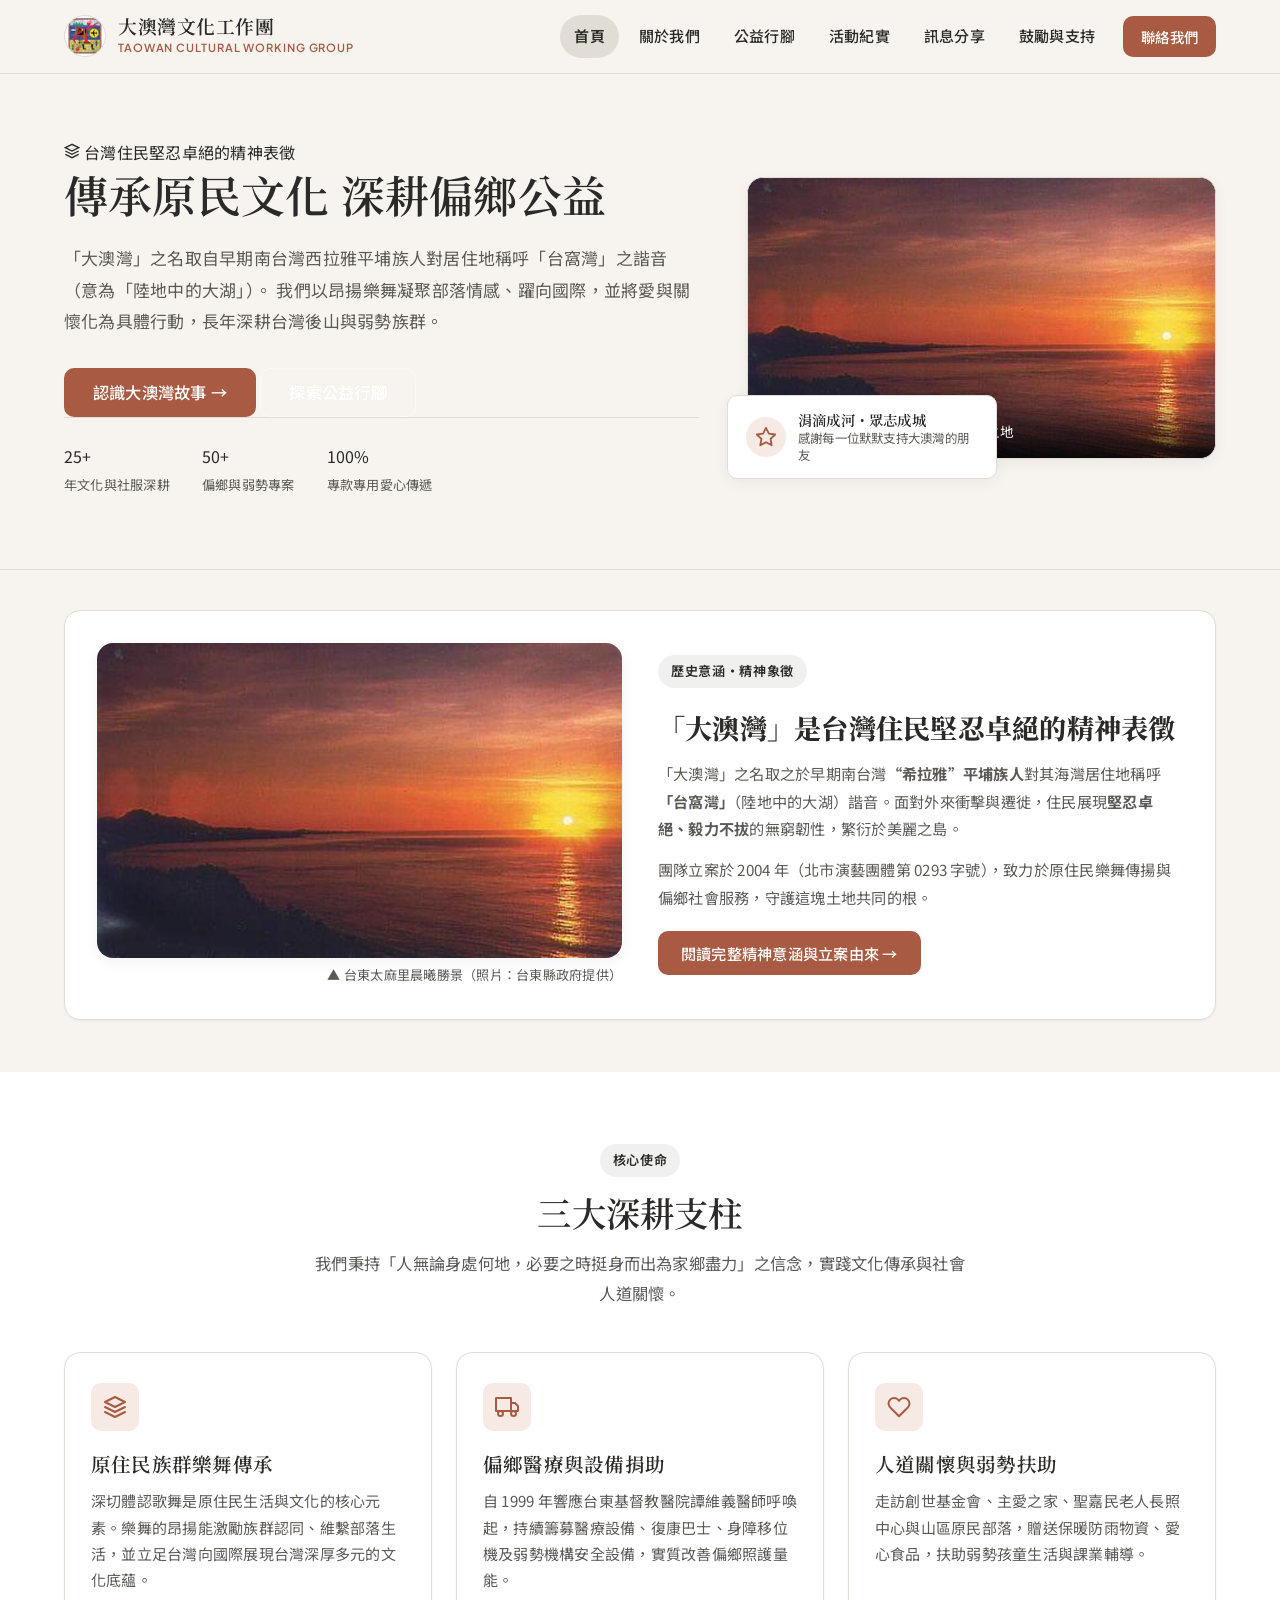
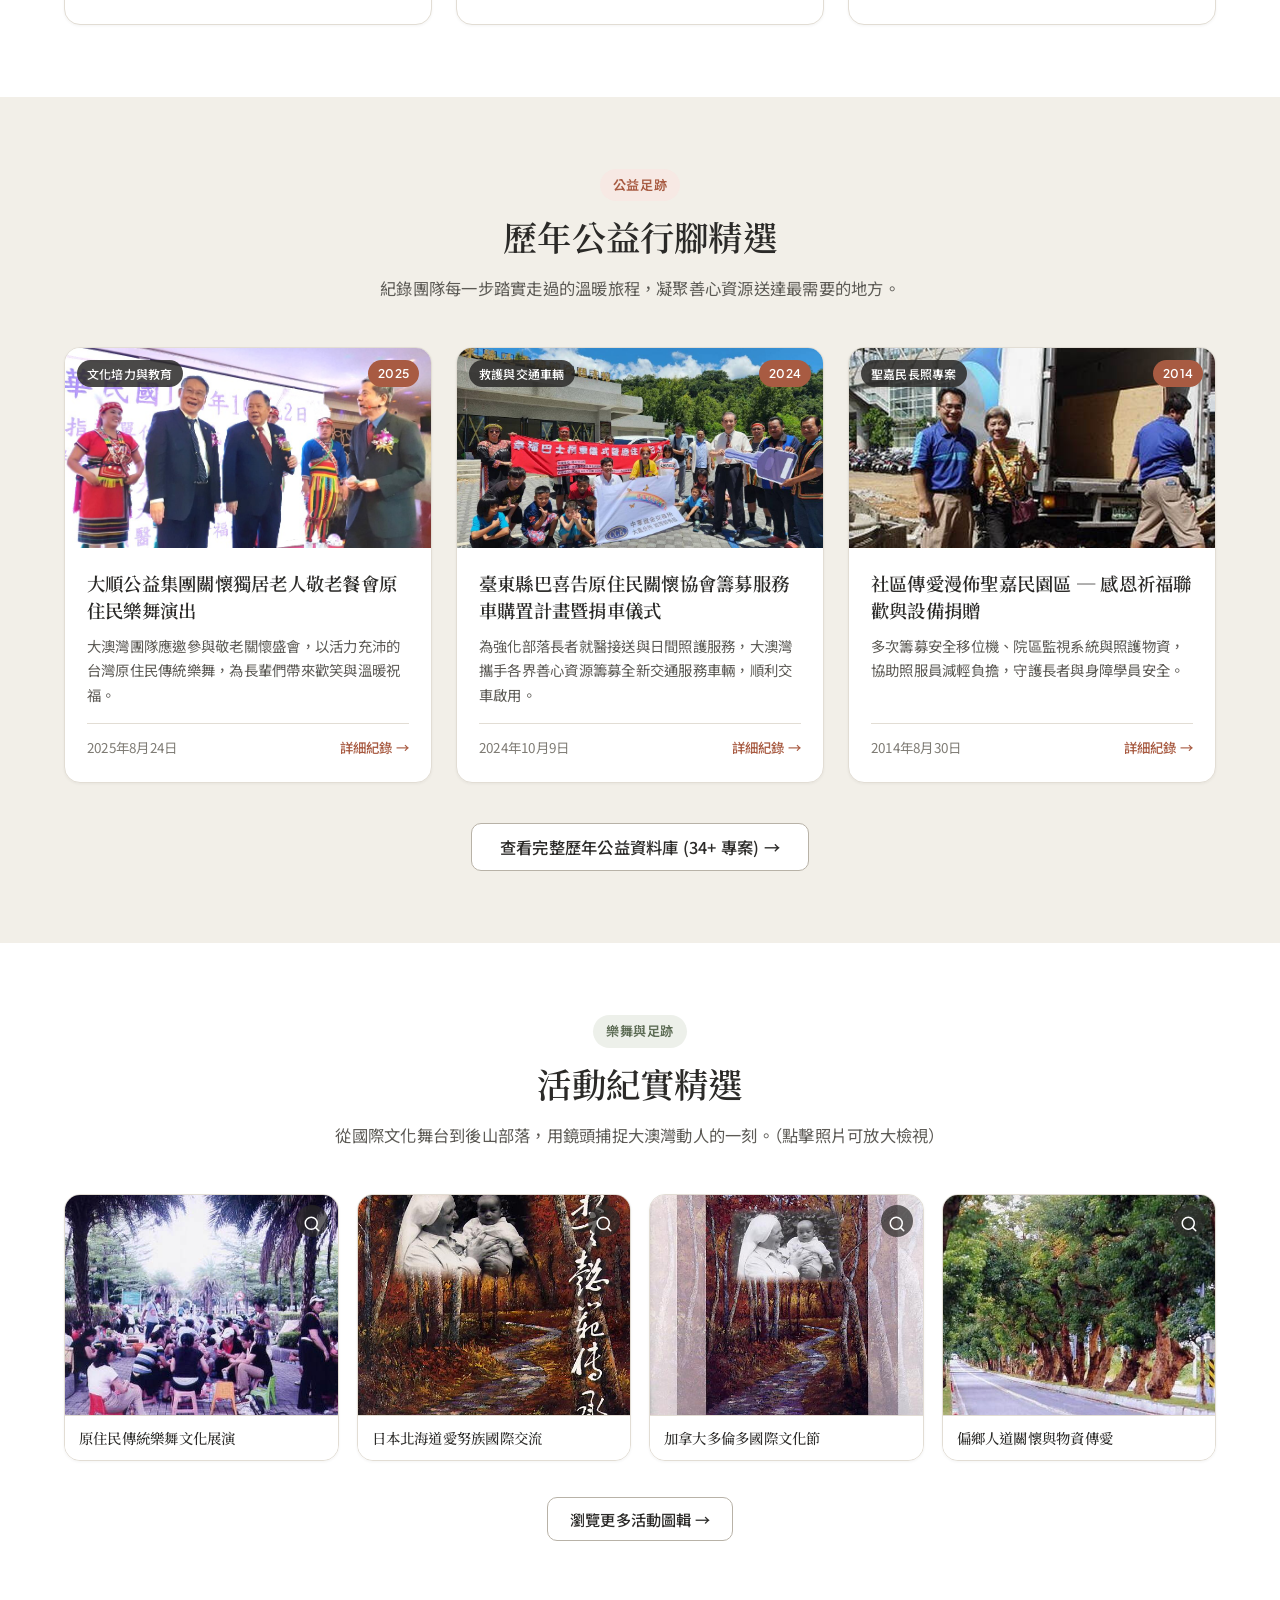
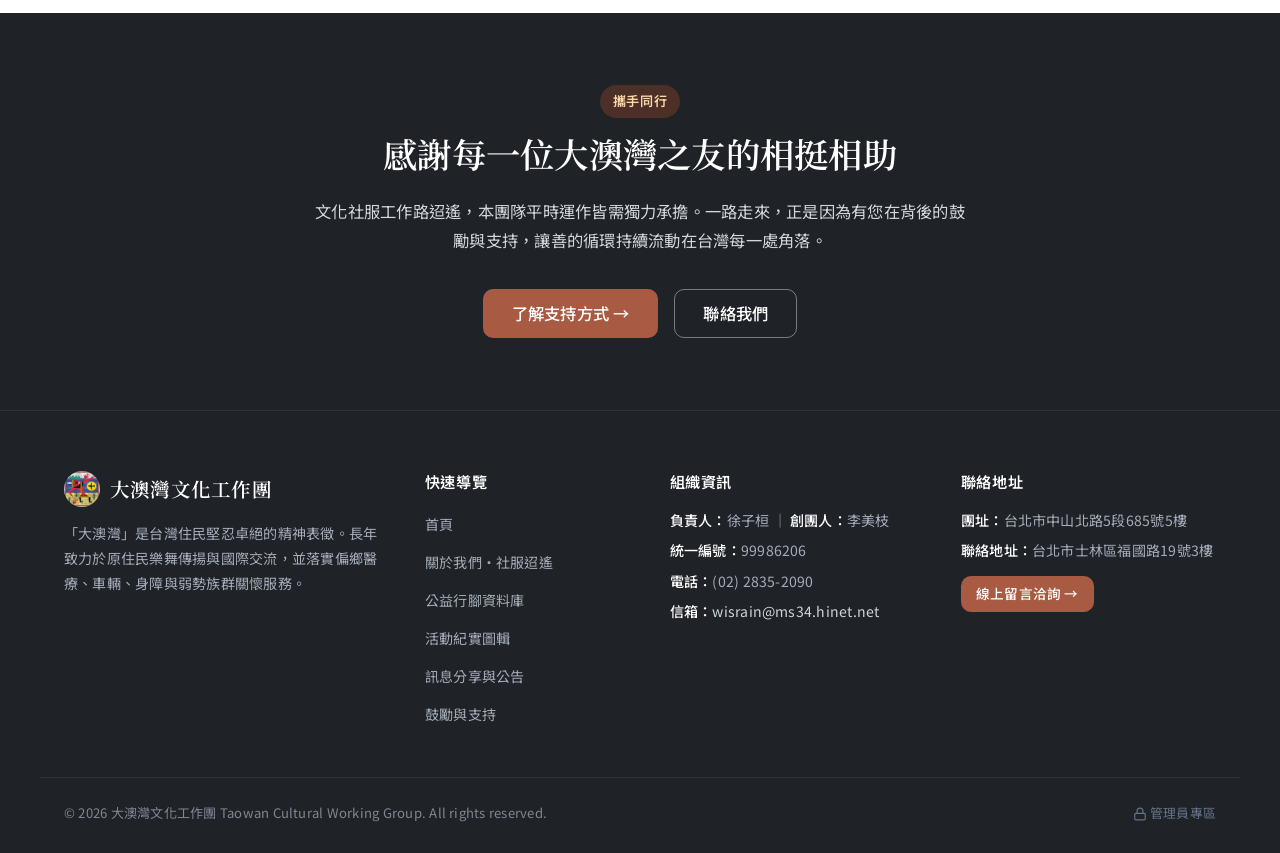
==== commit 9d82aea1: "fix: remove obsolete fax machine number across all pages and footers" ====
--- a/index.html
+++ b/index.html
@@ -56,7 +56,7 @@
     <div class="container header-inner">
       <a href="index.html" class="brand-logo" title="大澳灣文化工作團">
         <div class="logo-img-wrap">
-          <img src="assets/images/taowan_logo.png" alt="大澳灣文化工作團 標誌" class="logo-img" />
+          <img src="assets/images/taowan_logo.png" alt="大澳灣文化工作團 標誌" class="logo-img" / decoding="async">
         </div>
         <div class="brand-text-wrap">
           <span class="brand-title">大澳灣文化工作團</span>
@@ -134,7 +134,7 @@
       <!-- Hero Visual Showcase -->
       <div class="hero-card-showcase">
         <div class="hero-main-img-card">
-          <img src="assets/images/taimali_sunrise.jpg" alt="台東太麻里晨曦勝景" class="hero-main-img" />
+          <img src="assets/images/taimali_sunrise.jpg" alt="台東太麻里晨曦勝景" class="hero-main-img" / decoding="async">
           <div class="hero-img-caption">
             台東太麻里晨曦勝景 ─ 大澳灣立足之地
           </div>
@@ -157,7 +157,7 @@
         <div class="grid-2" style="gap: 36px; align-items: center;">
           <div>
             <div style="border-radius: var(--radius-lg); overflow: hidden; box-shadow: var(--shadow-md);">
-              <img src="assets/images/taimali_sunrise.jpg" alt="台東太麻里晨曦勝景" style="width: 100%; height: auto; max-height: 380px; object-fit: cover; display: block; border-radius: var(--radius-md);" />
+              <img src="assets/images/taimali_sunrise.jpg" alt="台東太麻里晨曦勝景" style="width: 100%; height: auto; max-height: 380px; object-fit: cover; display: block; border-radius: var(--radius-md);" / decoding="async">
             </div>
             <p style="font-size: 0.82rem; color: var(--text-muted); text-align: right; margin-top: 6px;">
               ▲ 台東太麻里晨曦勝景（照片：台東縣政府提供）
@@ -234,7 +234,7 @@
         <!-- Highlight Card 1 -->
         <article class="card-article" onclick="location.href='charity.html'" style="cursor: pointer;">
           <div class="card-thumb-wrap">
-            <img src="assets/images/202508240516-1.jpg" alt="大順公益集團關懷獨居老人敬老餐會原住民樂舞演出" class="card-thumb" />
+            <img src="assets/images/202508240516-1.jpg" alt="大順公益集團關懷獨居老人敬老餐會原住民樂舞演出" class="card-thumb" / decoding="async">
             <span class="card-category-badge">文化培力與教育</span>
             <span class="card-year-badge">2025</span>
           </div>
@@ -253,7 +253,7 @@
         <!-- Highlight Card 2 -->
         <article class="card-article" onclick="location.href='charity.html'" style="cursor: pointer;">
           <div class="card-thumb-wrap">
-            <img src="assets/images/202410090340-30_orig.jpg" alt="臺東縣巴喜告原住民關懷協會籌募服務車購置計畫" class="card-thumb" />
+            <img src="assets/images/202410090340-30_orig.jpg" alt="臺東縣巴喜告原住民關懷協會籌募服務車購置計畫" class="card-thumb" / decoding="async">
             <span class="card-category-badge">救護與交通車輛</span>
             <span class="card-year-badge">2024</span>
           </div>
@@ -272,7 +272,7 @@
         <!-- Highlight Card 3 -->
         <article class="card-article" onclick="location.href='charity.html'" style="cursor: pointer;">
           <div class="card-thumb-wrap">
-            <img src="assets/images/217220104s13_1_1627021032.jpg" alt="愛漫佈於蘭陽平原 聖嘉民長照中心與家園捐贈" class="card-thumb" />
+            <img src="assets/images/217220104s13_1_1627021032.jpg" alt="愛漫佈於蘭陽平原 聖嘉民長照中心與家園捐贈" class="card-thumb" / decoding="async">
             <span class="card-category-badge">聖嘉民長照專案</span>
             <span class="card-year-badge">2014</span>
           </div>
@@ -307,7 +307,7 @@
       <div class="gallery-grid">
         <div class="gallery-card" data-lightbox data-lightbox-group="home-gallery" data-src="assets/images/217170311a2_1.jpg" data-caption="台灣原住民樂舞展演 ─ 昂揚部落文化活力">
           <div class="gallery-img-wrap">
-            <img src="assets/images/217170311a2_1.jpg" alt="台灣原住民樂舞展演" class="gallery-img" />
+            <img src="assets/images/217170311a2_1.jpg" alt="台灣原住民樂舞展演" class="gallery-img" / decoding="async">
             <div class="gallery-overlay-badge">
               <div class="zoom-icon"><svg width="18" height="18" viewBox="0 0 24 24" fill="none" stroke="currentColor" stroke-width="2" stroke-linecap="round" stroke-linejoin="round" style="vertical-align: middle;"><circle cx="11" cy="11" r="8"></circle><line x1="21" y1="21" x2="16.65" y2="16.65"></line></svg></div>
             </div>
@@ -319,7 +319,7 @@
 
         <div class="gallery-card" data-lightbox data-lightbox-group="home-gallery" data-src="assets/images/217170311a6_orig.jpg" data-caption="日本北海道白老愛努族國際原住民節 ─ 與愛努族頭目及長老合影">
           <div class="gallery-img-wrap">
-            <img src="assets/images/217170311a6_orig.jpg" alt="日本北海道白老愛努族國際原住民節" class="gallery-img" />
+            <img src="assets/images/217170311a6_orig.jpg" alt="日本北海道白老愛努族國際原住民節" class="gallery-img" / decoding="async">
             <div class="gallery-overlay-badge">
               <div class="zoom-icon"><svg width="18" height="18" viewBox="0 0 24 24" fill="none" stroke="currentColor" stroke-width="2" stroke-linecap="round" stroke-linejoin="round" style="vertical-align: middle;"><circle cx="11" cy="11" r="8"></circle><line x1="21" y1="21" x2="16.65" y2="16.65"></line></svg></div>
             </div>
@@ -331,7 +331,7 @@
 
         <div class="gallery-card" data-lightbox data-lightbox-group="home-gallery" data-src="assets/images/217170311a7_orig.jpg" data-caption="加拿大多倫多國際文化節 ─ 團隊與多倫多市長（後排中間）合影">
           <div class="gallery-img-wrap">
-            <img src="assets/images/217170311a7_orig.jpg" alt="加拿大多倫多國際文化節" class="gallery-img" />
+            <img src="assets/images/217170311a7_orig.jpg" alt="加拿大多倫多國際文化節" class="gallery-img" / decoding="async">
             <div class="gallery-overlay-badge">
               <div class="zoom-icon"><svg width="18" height="18" viewBox="0 0 24 24" fill="none" stroke="currentColor" stroke-width="2" stroke-linecap="round" stroke-linejoin="round" style="vertical-align: middle;"><circle cx="11" cy="11" r="8"></circle><line x1="21" y1="21" x2="16.65" y2="16.65"></line></svg></div>
             </div>
@@ -343,7 +343,7 @@
 
         <div class="gallery-card" data-lightbox data-lightbox-group="home-gallery" data-src="assets/images/27230123_orig.jpg" data-caption="偏鄉物資捐贈與社區人道服務行腳 ─ 深入部落關懷弱勢">
           <div class="gallery-img-wrap">
-            <img src="assets/images/27230123_orig.jpg" alt="偏鄉物資捐贈行腳" class="gallery-img" />
+            <img src="assets/images/27230123_orig.jpg" alt="偏鄉物資捐贈行腳" class="gallery-img" / decoding="async">
             <div class="gallery-overlay-badge">
               <div class="zoom-icon"><svg width="18" height="18" viewBox="0 0 24 24" fill="none" stroke="currentColor" stroke-width="2" stroke-linecap="round" stroke-linejoin="round" style="vertical-align: middle;"><circle cx="11" cy="11" r="8"></circle><line x1="21" y1="21" x2="16.65" y2="16.65"></line></svg></div>
             </div>
@@ -380,7 +380,7 @@
     <div class="container footer-grid">
       <div class="footer-brand">
         <div style="display: flex; align-items: center; gap: 10px; margin-bottom: 14px;">
-          <img src="assets/images/taowan_logo.png" alt="Logo" style="width: 36px; height: 36px; border-radius: 50%; background: #fff;" />
+          <img src="assets/images/taowan_logo.png" alt="Logo" style="width: 36px; height: 36px; border-radius: 50%; background: #fff;" / decoding="async">
           <span class="footer-brand-title" style="margin: 0;">大澳灣文化工作團</span>
         </div>
         <p class="footer-brand-desc">
@@ -405,7 +405,6 @@
         <p class="footer-contact-item"><strong>負責人：</strong>徐子桓 ｜ <strong>創團人：</strong>李美枝</p>
         <p class="footer-contact-item"><strong>統一編號：</strong>99986206</p>
         <p class="footer-contact-item"><strong>電話：</strong>(02) 2835-2090</p>
-        <p class="footer-contact-item"><strong>傳真：</strong>(02) 2835-2746</p>
         <p class="footer-contact-item"><strong>信箱：</strong><a href="mailto:wisrain@ms34.hinet.net" style="color: #cbd5e1;">wisrain@ms34.hinet.net</a></p>
       </div>
 
